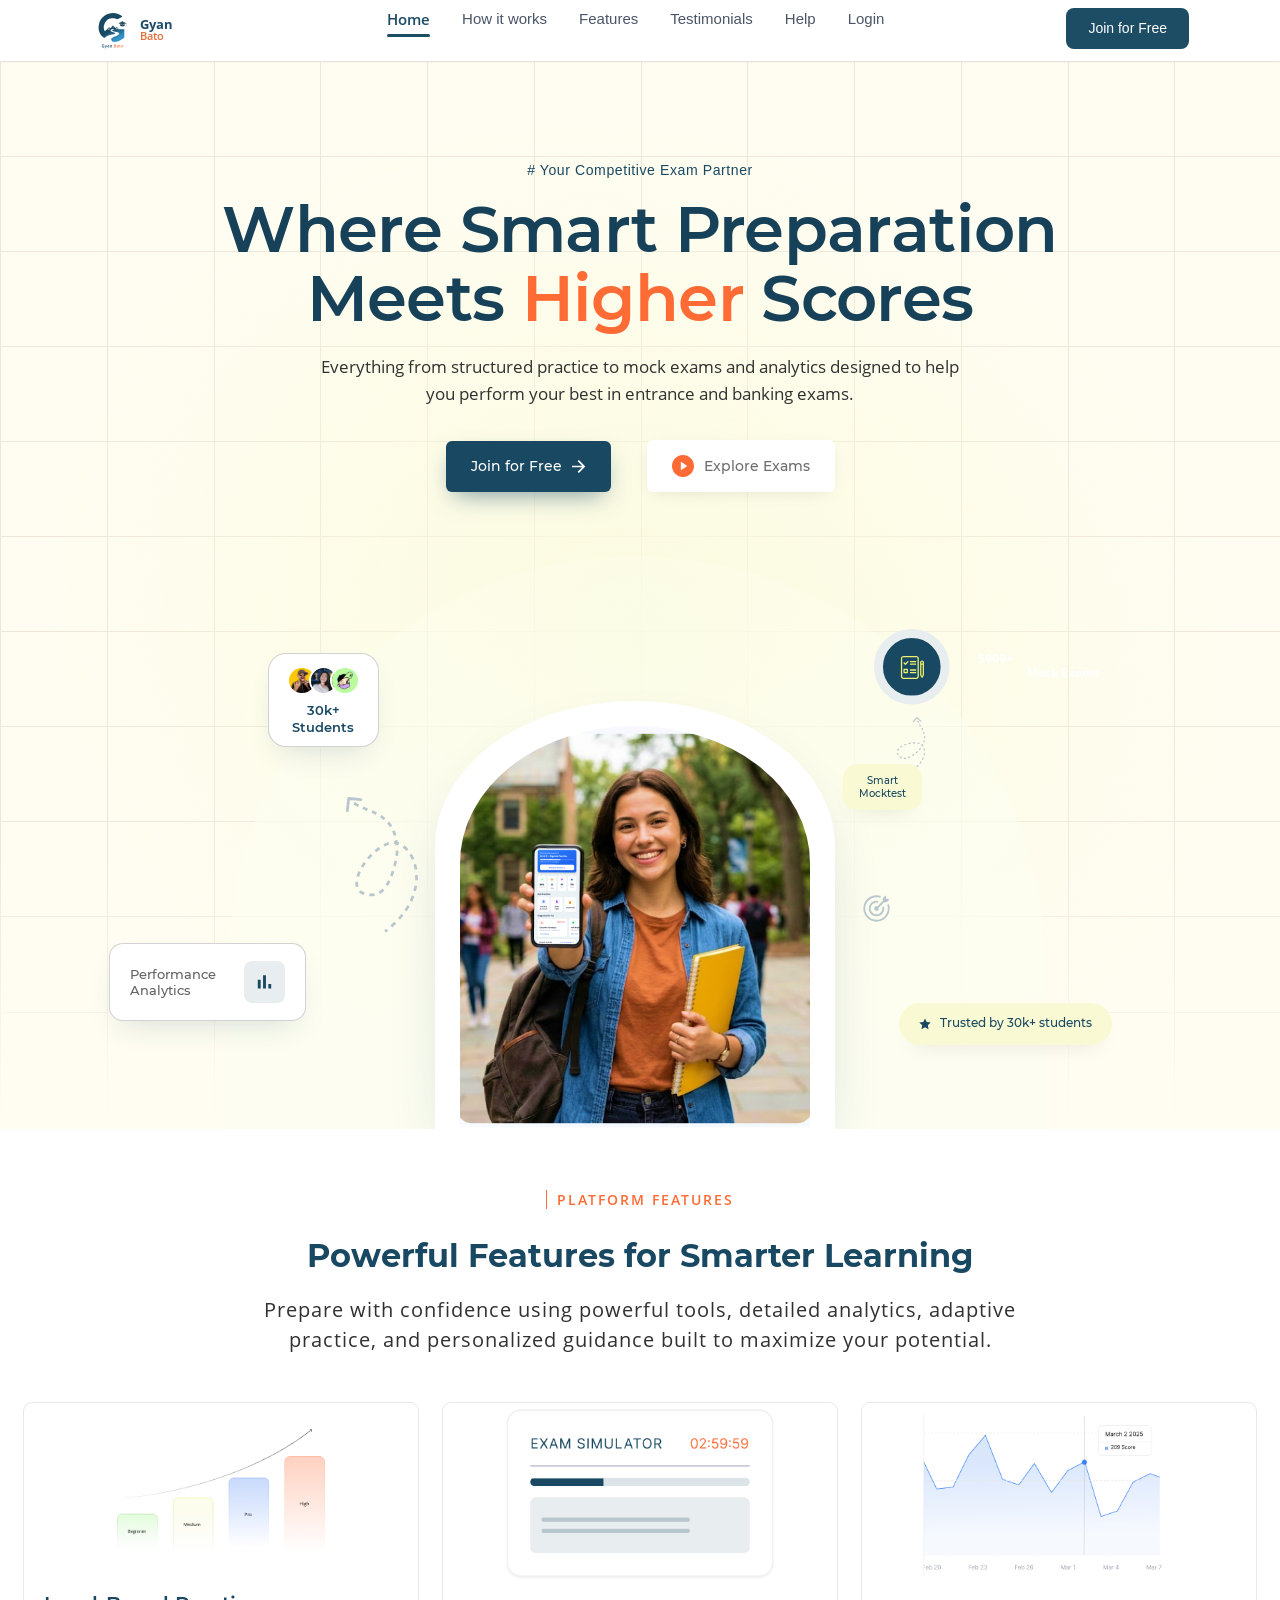
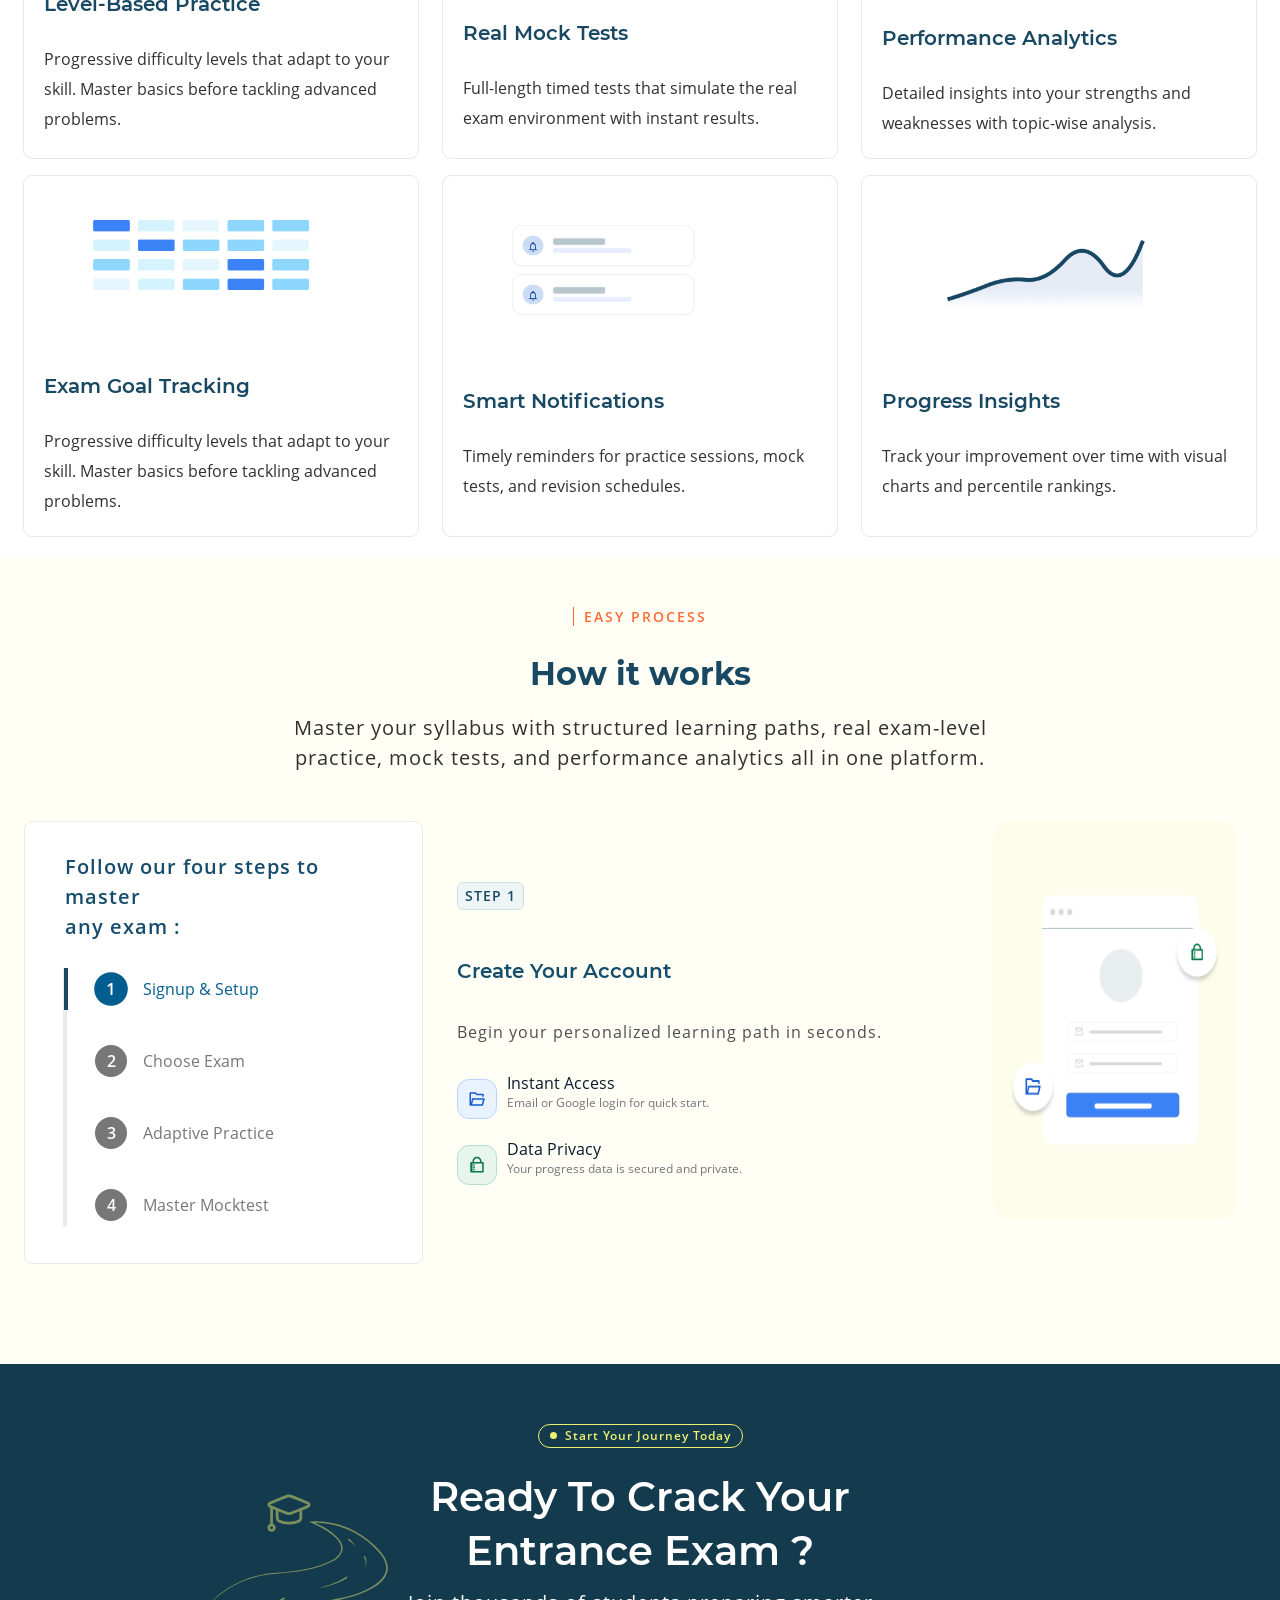
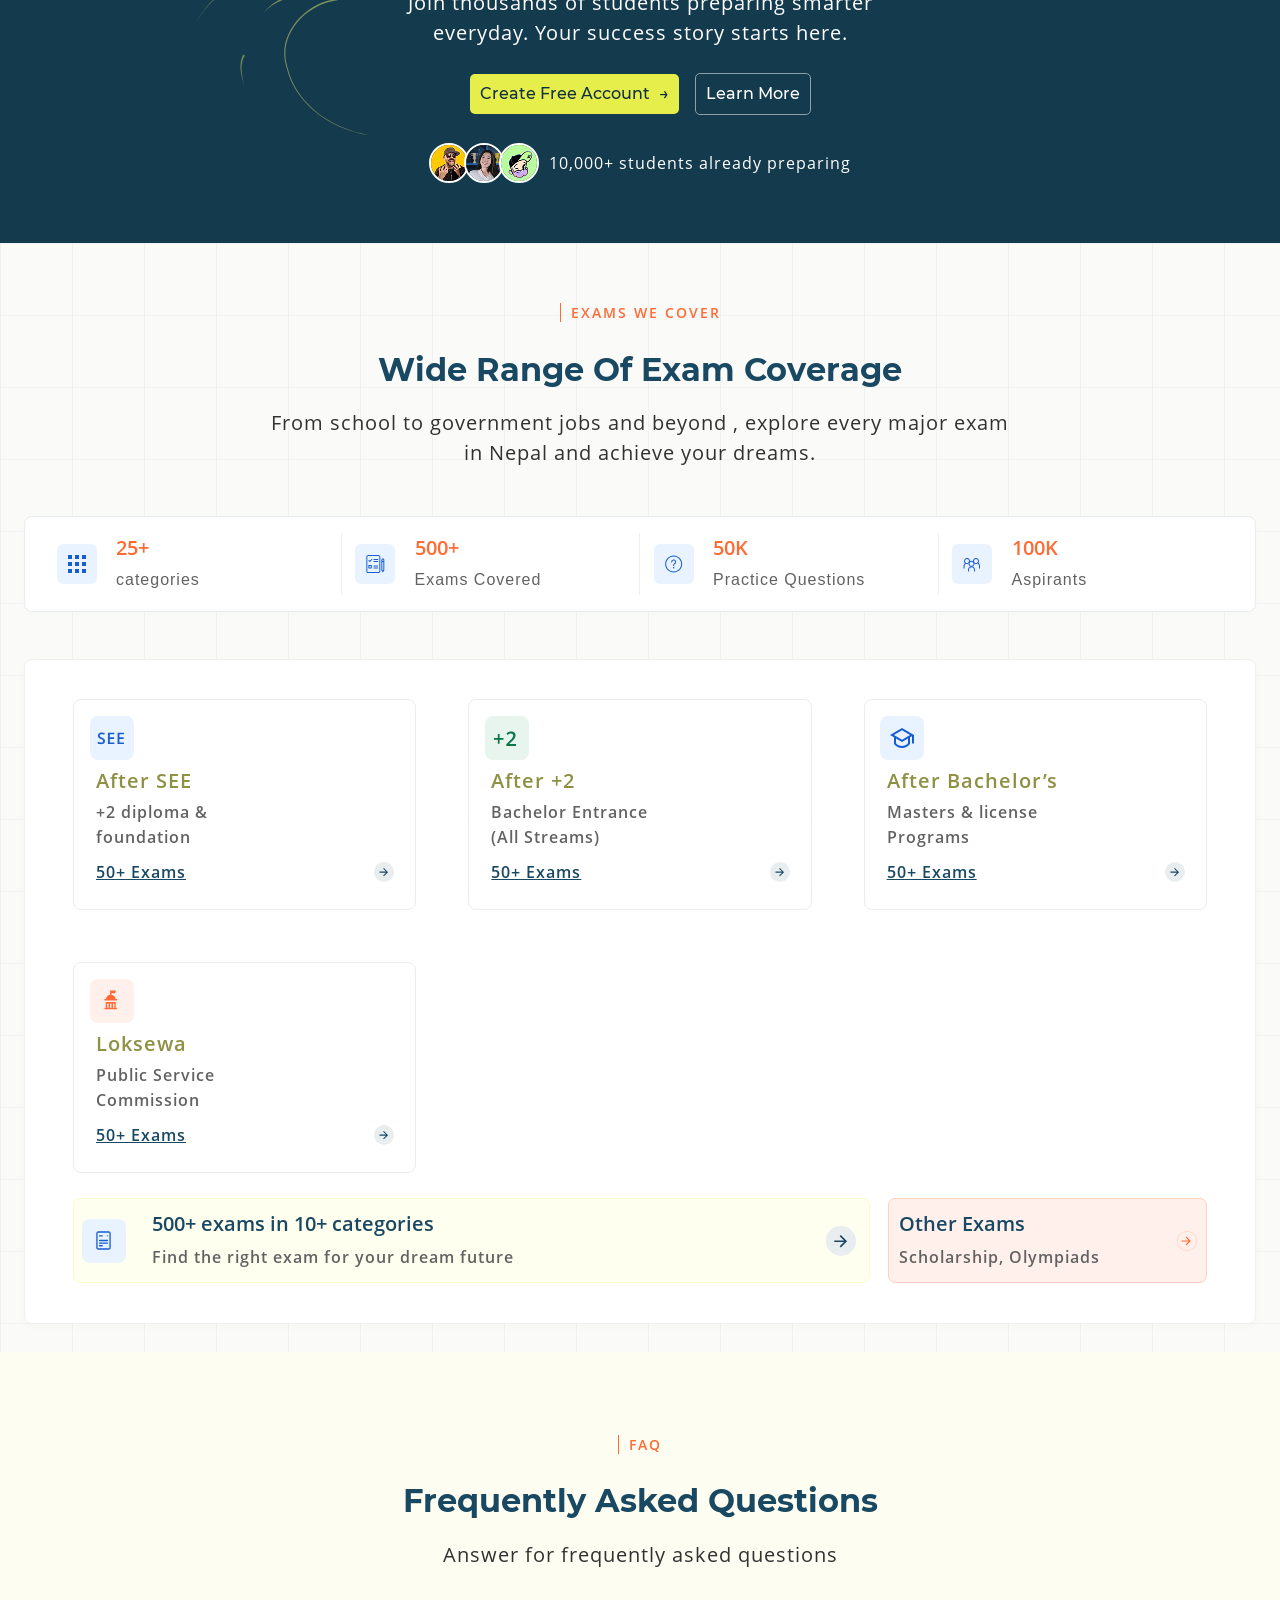
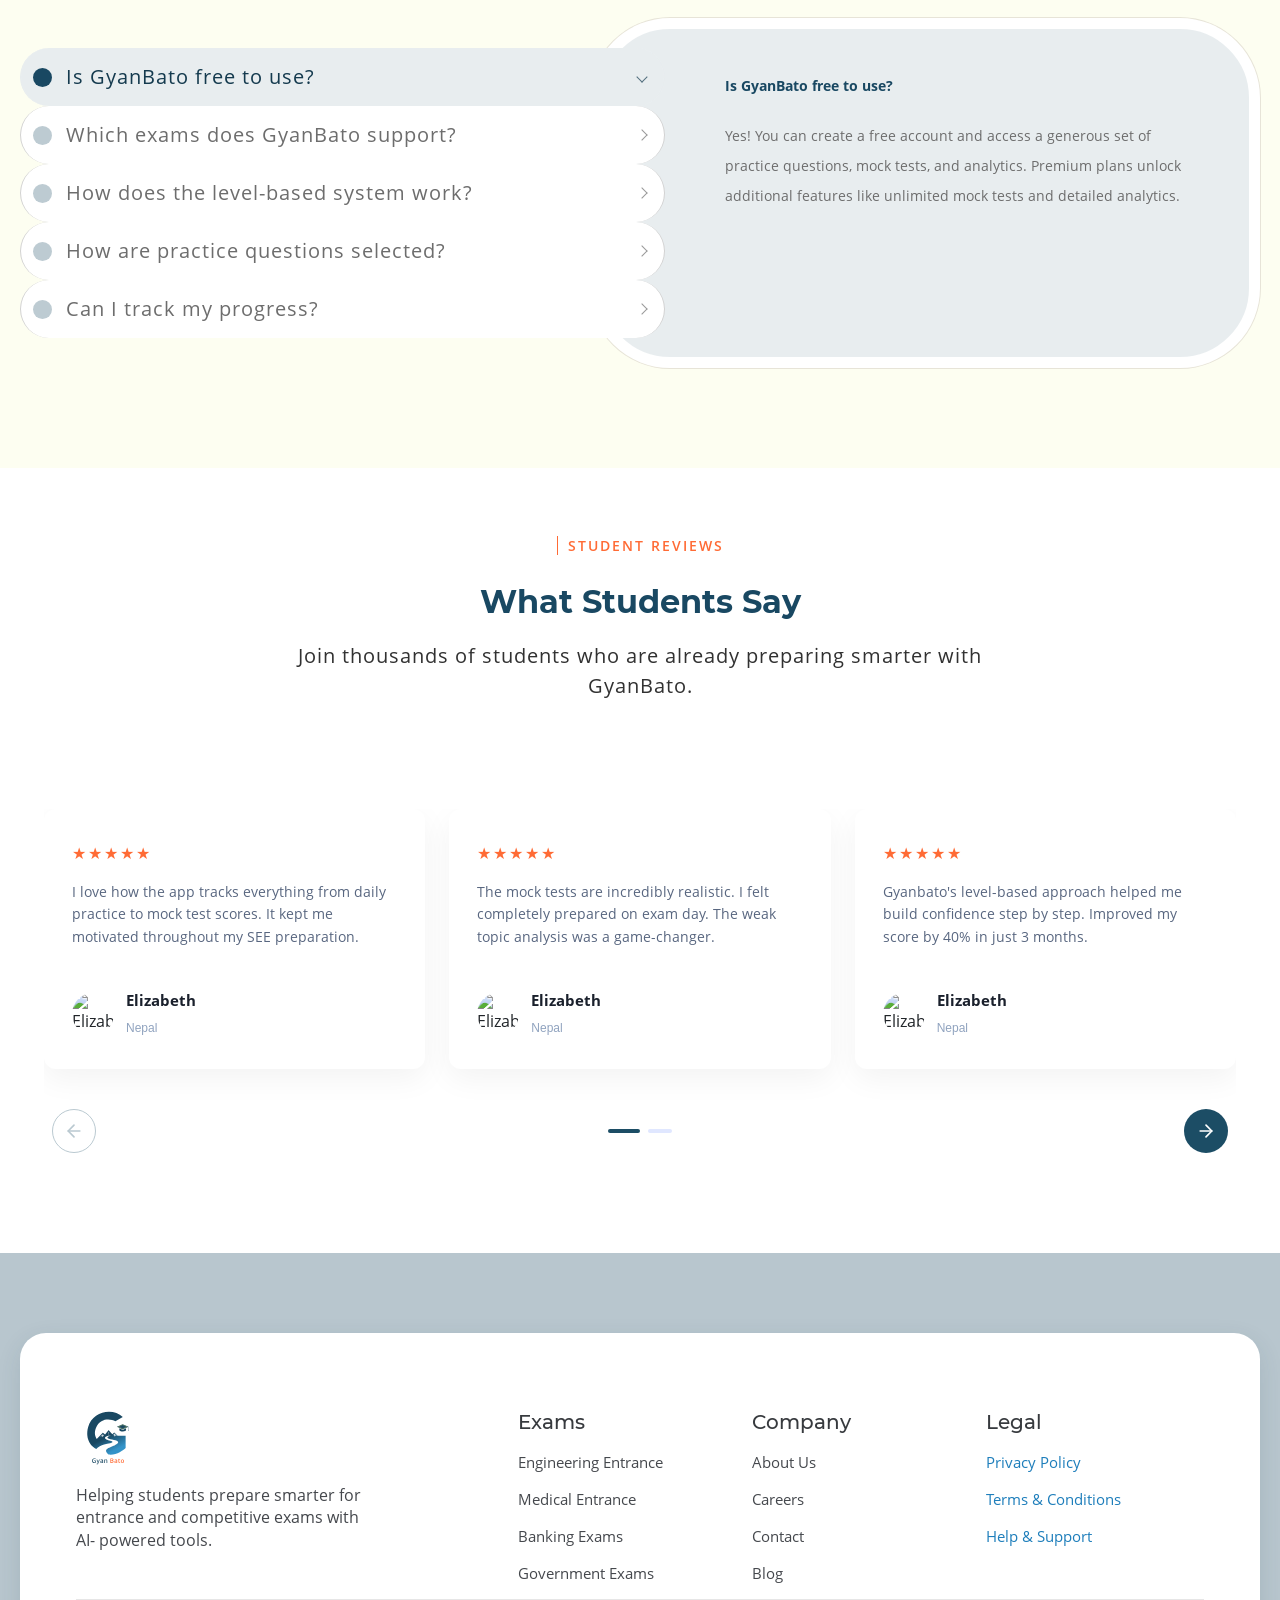
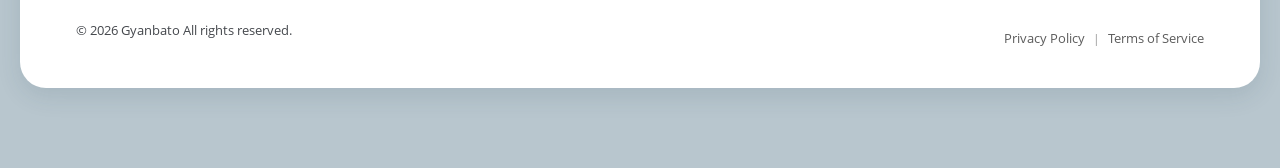
==== index.html @ d80fc139 "changes" ====
<!DOCTYPE html>
<html lang="en">

<head>
    <meta charset="UTF-8">
    <meta name="viewport" content="width=device-width, initial-scale=1.0">
    <title>GyanBato</title>
    <link href="https://cdn.jsdelivr.net/npm/bootstrap@5.3.8/dist/css/bootstrap.min.css" rel="stylesheet"
        integrity="sha384-sRIl4kxILFvY47J16cr9ZwB07vP4J8+LH7qKQnuqkuIAvNWLzeN8tE5YBujZqJLB" crossorigin="anonymous">
    <link rel="stylesheet" href="https://cdn.jsdelivr.net/npm/swiper@11/swiper-bundle.min.css" />

    <link rel="stylesheet" href="style.css">

    <link rel="stylesheet" href="style2.css?v=6">

</head>

<body>
    <!-- Navbar -->
    <header class="navbar">
        <div class="nav-container">

            <!-- Logo Section -->
            <a href="#" class="logo">
                <img src="assets/nav_footer/gyan_logo.svg" alt="GyanBato Logo" class="logo-icon">
                <div class="logo-text">
                    <span class="brand-name">Gyan</span>
                    <span class="brand-sub">Bato</span>
                </div>
            </a>

            <!-- Navigation Links -->
            <nav class="nav-menu" id="nav-menu">
                <ul class="nav-list">
                    <li><a href="#" class="nav-link active">Home</a></li>
                    <li><a href="#" class="nav-link">How it works</a></li>
                    <li><a href="#" class="nav-link">Features</a></li>
                    <li><a href="#" class="nav-link">Testimonials</a></li>
                    <li><a href="#" class="nav-link">Help</a></li>
                    <li><a href="#" class="nav-link">Login</a></li>
                </ul>
                <div class="mobile-cta">
                    <a href="#" class="btn-join">Join for Free</a>
                </div>
            </nav>

            <!-- CTA Button (Desktop) -->
            <div class="desktop-cta">
                <a href="#" class="btn-join">Join for Free</a>
            </div>

            <!-- Hamburger Menu Toggle Icon -->
            <div class="hamburger" id="hamburger">
                <span class="bar"></span>
                <span class="bar"></span>
                <span class="bar"></span>
            </div>

        </div>
    </header>

    <!-- Hero -->
    <section class="hero" id="hero">

        <!-- Decorative grid + glow background -->
        <div class="hero-bg" aria-hidden="true">
            <div class="hero-bg__grid"></div>
            <div class="hero-bg__glow"></div>
        </div>

        <div class="hero-inner">

            <!-- ===== Top text content ===== -->
            <div class="hero-content">
                <span class="hero-eyebrow font-opensans-500" data-anim="fade-down"># Your Competitive Exam Partner</span>

                <h1 class="hero-title" data-anim="fade-up">
                    Where Smart Preparation<br class="hide-mobile">
                    Meets <span class="hero-title__accent">Higher</span> Scores
                </h1>

                <p class="hero-subtitle" data-anim="fade-up">
                    Everything from structured practice to mock exams and analytics
                    designed to help you perform your best in entrance and banking exams.
                </p>

                <div class="hero-cta" data-anim="fade-up">
                    <a href="#" class="btn btn--primary font-montserrat-500">
                        Join for Free
                        <img src="assets/icons/icon-arrow.svg" alt="" class="btn__arrow">
                    </a>
                    <a href="#" class="btn btn--secondary font-montserrat-500">
                        <img src="assets/icons/icon-play.svg" alt="" class="btn__play">
                        Explore Exams
                    </a>
                </div>
            </div>

            <!-- ===== Visual / stage ===== -->
            <div class="hero-stage">

                <!-- soft dome glow behind the photo -->
                <img class="stage-glow" data-anim="scale-in" src="assets/icons/glow-dome.svg" alt="">

                <!-- Center arch photo -->
                <div class="stage-photo" data-anim="scale-in">
                    <div class="stage-photo__frame">
                        <img src="assets/images/hero-student.png"
                            alt="Smiling student holding a notebook and showing the exam-prep app on her phone">
                    </div>
                </div>

                <!-- decorative dashed connectors (original Figma assets) -->
                <img class="decor decor--swirl" data-anim="fade-in" src="assets/icons/decor-swirl.svg" alt="">
                <img class="decor decor--hook" data-anim="fade-in" src="assets/icons/decor-hook.svg" alt="">
                <img class="decor decor--target" data-anim="fade-in" src="assets/icons/icon-target.svg" alt="">

                <!-- Card: 30k+ Students -->
                <div class="card card--students" data-anim="float-in" data-float>
                    <div class="avatars">
                        <img src="assets/images/avatar-1.png" alt="Student avatar">
                        <img src="assets/images/avatar-2.png" alt="Student avatar">
                        <img src="assets/images/avatar-3.png" alt="Student avatar">
                    </div>
                    <p class="card__label">30k+<br>Students</p>
                </div>

                <!-- Badge: 5000+ Mock Exams -->
                <div class="badge badge--mockexams" data-anim="float-in" data-float>
                    <img class="badge__icon" src="assets/icons/icon-mockexams.svg" alt="">
                    <p class="badge__text">
                    <p>5000+</p><br>Mock Exams</p>
                </div>

                <!-- Pill: Smart Mocktest -->
                <div class="pill pill--smart" data-anim="float-in" data-float>Smart<br>Mocktest</div>

                <!-- Card: Performance Analytics -->
                <div class="card card--performance">
                    <p class="card__label card__label--left">Performance<br>Analytics</p>
                    <span class="card__icon">
                        <img src="assets/icons/icon-barchart.svg" alt="">
                    </span>
                </div>

                <!-- Pill: Trusted by 30k+ students -->
                <div class="pill pill--trusted" data-anim="float-in" data-float>
                    <svg width="14" height="14" viewBox="0 0 24 24" fill="#194862" xmlns="http://www.w3.org/2000/svg">
                        <path
                            d="M12 2.5L14.9 8.7L21.8 9.6L16.8 14.3L18.1 21.1L12 17.7L5.9 21.1L7.2 14.3L2.2 9.6L9.1 8.7L12 2.5Z" />
                    </svg>
                    Trusted by 30k+ students
                </div>

            </div>
        </div>
    </section>


    <!-- Platform Features -->
    <section class="platform-features">

        <div class="platform-container">

            <!-- Section Heading -->
            <div class="platform-heading">

                <span class="section-label font-opensans-600">
                    PLATFORM FEATURES
                </span>

                <h2 class="section-title font-montserrat-600">
                    Powerful Features for Smarter Learning
                </h2>

                <p class="section-subtitle font-opensans-400">
                    Prepare with confidence using powerful tools, detailed analytics, adaptive
                    practice, and personalized guidance built to maximize your potential.
                </p>

            </div>


            <!-- Feature Cards -->
            <div class="platform-grid">


                <!-- ==================================
           CARD 1
      =================================== -->

                <article class="platform-card">

                    <div class="platform-card-image">

                        <img src="assets/platFormFeature/platFormFeature1.png" alt="img">

                    </div>

                    <div class="platform-card-content">

                        <h3 class="platform-card-title font-montserrat-600">
                            Level-Based Practice
                        </h3>

                        <p class="platform-card-description font-opensans-400">
                            Progressive difficulty levels that adapt to your skill.
                            Master basics before tackling advanced problems.
                        </p>

                    </div>



                </article>


                <!-- ==================================
           CARD 2
      =================================== -->

                <article class="platform-card">

                    <div class="platform-card-image">

                        <img src="assets/platFormFeature/platFormFeature2.png" alt="img">

                    </div>

                    <div class="platform-card-content">

                        <h3 class="platform-card-title font-montserrat-600">
                            Real Mock Tests
                        </h3>

                        <p class="platform-card-description font-opensans-400">
                            Full-length timed tests that simulate the real exam
                            environment with instant results.
                        </p>

                    </div>

                </article>


                <!-- ==================================
           CARD 3
      =================================== -->

                <article class="platform-card">

                    <div class="platform-card-image">

                        <img src="assets/platFormFeature/platFormFeature3.png" alt="img">

                    </div>

                    <div class="platform-card-content">

                        <h3 class="platform-card-title font-montserrat-600">
                            Performance Analytics
                        </h3>

                        <p class="platform-card-description font-opensans-400">
                            Detailed insights into your strengths and weaknesses
                            with topic-wise analysis.
                        </p>

                    </div>

                </article>


                <!-- ==================================
           CARD 4
      =================================== -->

                <article class="platform-card">

                    <div class="platform-card-image">

                        <img src="assets/platFormFeature/platFormFeature4.png" alt="img">

                    </div>

                    <div class="platform-card-content">

                        <h3 class="platform-card-title font-montserrat-600">
                            Exam Goal Tracking
                        </h3>

                        <p class="platform-card-description font-opensans-400">
                            Progressive difficulty levels that adapt to your skill.
                            Master basics before tackling advanced problems.
                        </p>

                    </div>

                </article>


                <!-- ==================================
           CARD 5
      =================================== -->

                <article class="platform-card">

                    <div class="platform-card-image">

                        <img src="assets/platFormFeature/platFormFeature5.png" alt="img">

                    </div>

                    <div class="platform-card-content">

                        <h3 class="platform-card-title font-montserrat-600">
                            Smart Notifications
                        </h3>

                        <p class="platform-card-description font-opensans-400">
                            Timely reminders for practice sessions, mock tests,
                            and revision schedules.
                        </p>

                    </div>

                </article>


                <!-- ==================================
           CARD 6
      =================================== -->

                <article class="platform-card">

                    <div class="platform-card-image">

                        <img src="assets/platFormFeature/platFormFeature6.png" alt="img">

                    </div>

                    <div class="platform-card-content">

                        <h3 class="platform-card-title font-montserrat-600">
                            Progress Insights
                        </h3>

                        <p class="platform-card-description font-opensans-400">
                            Track your improvement over time with visual charts
                            and percentile rankings.
                        </p>

                    </div>

                </article>

            </div>

        </div>

    </section>

    <!-- Process -->
    <section class="process-section">
        <div class="process-container">

            <!-- Header -->
            <div class="section-header">
                <span class="section-label font-opensans-600">EASY PROCESS</span>

                <h2 class="section-title font-montserrat-600">
                    How it works
                </h2>

                <p class="section-subtitle font-opensans-400">
                    Master your syllabus with structured learning paths, real exam-level
                    practice, mock tests, and performance analytics all in one platform.
                </p>
            </div>

            <!-- Process content -->
            <div class="process-content">

                <!-- Steps -->
                <div class="process-steps-card">

                    <p class="process-steps-title font-opensans-600">
                        Follow our four steps to master<br>
                        any exam :
                    </p>

                    <div class="process-steps font-opensans-400">

                        <button class="process-step process-step-active font-opensans-400" type="button"
                            data-process-step="0">
                            <span class="process-step-line"></span>
                            <span class="process-step-number">1</span>
                            <span class="process-step-text">Signup &amp; Setup</span>
                        </button>

                        <button class="process-step" type="button" data-process-step="1">
                            <span class="process-step-line"></span>
                            <span class="process-step-number">2</span>
                            <span class="process-step-text">Choose Exam</span>
                        </button>

                        <button class="process-step" type="button" data-process-step="2">
                            <span class="process-step-line"></span>
                            <span class="process-step-number">3</span>
                            <span class="process-step-text">Adaptive Practice</span>
                        </button>

                        <button class="process-step" type="button" data-process-step="3">
                            <span class="process-step-line"></span>
                            <span class="process-step-number">4</span>
                            <span class="process-step-text">Master Mocktest</span>
                        </button>

                    </div>
                </div>


                <!-- Swiper -->
                <div class="process-carousel swiper">

                    <div class="process-track swiper-wrapper">

                        <!-- ==========================================
                         SLIDE 1
                    =========================================== -->
                        <article class="process-slide swiper-slide">

                            <div class="process-slide-info">

                                <span class="process-slide-label font-opensans-600 ">
                                    STEP 1
                                </span>

                                <h3 class="process-slide-title font-montserrat-600">
                                    Create Your Account
                                </h3>

                                <p class="process-slide-description font-opensans-400">
                                    Begin your personalized
                                    learning path in seconds.
                                </p>

                                <div class="process-feature font-opensans-400">
                                    <span class="process-feature-icon">
                                        <img src="assets/process_media/access.svg" alt="access icon">
                                    </span>

                                    <div>
                                        <p class="process-feature-point">Instant Access</p>
                                        <p class="process-feature-subpoint">
                                            Email or Google login for quick start.
                                        </p>
                                    </div>
                                </div>

                                <div class="process-feature font-opensans-400">
                                    <span class="process-feature-icon">
                                        <img src="assets/process_media/privacy.svg" alt="privacy icon">
                                    </span>

                                    <div>
                                        <p class="process-feature-point">Data Privacy</p>
                                        <p class="process-feature-subpoint">
                                            Your progress data is secured and private.
                                        </p>
                                    </div>
                                </div>

                            </div>

                            <div class="process-illustration">
                                <img src="assets/process_media/step1.png" alt="step 1 image">
                            </div>

                        </article>


                        <!-- ==========================================
                         SLIDE 2
                    =========================================== -->
                        <article class="process-slide swiper-slide">

                            <div class="process-slide-info">

                                <span class="process-slide-label font-opensans-600">
                                    STEP 2
                                </span>

                                <h3 class="process-slide-title font-montserrat-600">
                                    Pick Your Goal
                                </h3>

                                <p class="process-slide-description font-opensans-400">
                                    From SEE to Loksewa Aayog, we cover
                                    the full spectrum of competitive
                                    examinations in Nepal with updated
                                    syllabus content.
                                </p>

                                <div class="process-feature-goal  font-opensans-400">
                                    <div>
                                        <p>Engineering Entrance</p>
                                        <span> <img src="assets/process_media/weui_arrow-outlined.svg"
                                                alt="arrow"></span>
                                    </div>
                                    <div>
                                        <p>Medical Entrance</p>
                                        <span> <img src="assets/process_media/weui_arrow-outlined.svg"
                                                alt="arrow"></span>
                                    </div>
                                    <div>
                                        <p>NEC License </p>
                                        <span> <img src="assets/process_media/weui_arrow-outlined.svg"
                                                alt="arrow"></span>
                                    </div>
                                </div>


                            </div>

                            <div class="process-illustration">
                                <img src="assets/process_media/step2.png" alt="step 2 image">
                            </div>

                        </article>


                        <!-- ==========================================
                         SLIDE 3
                    =========================================== -->
                        <article class="process-slide swiper-slide">

                            <div class="process-slide-info">

                                <span class="process-slide-label font-opensans-600">
                                    STEP 3
                                </span>

                                <h3 class="process-slide-title font-montserrat-600">
                                    Practice by levels
                                </h3>

                                <p class="process-slide-description font-opensans-400">
                                    Begin your Don't just study, master. Our
                                    adaptive engine identifies your weak spots and suggests levels that challenge you
                                    just enough to grow.personalized learning path in seconds.
                                </p>

                                <div class="process-feature-prog">

                                    <div class="process-feature-progression">
                                        <img src="assets/process_media/progression.svg" alt="progression image">
                                    </div>

                                    <div class="process-feature-progress">
                                        <div class="process-feature-progress-fill"></div>
                                    </div>

                                    <div class="process-feature-item">
                                        <div class="process-feature-skill">
                                            <img src="assets/process_media/tick.svg" alt="check icon">
                                        </div>

                                        <div class="process-feature-level font-opensans-400">
                                            Foundation Concepts (Level 1)
                                        </div>
                                    </div>

                                    <div class="process-feature-item">
                                        <div class="process-feature-skill">
                                            <img src="assets/process_media/tick.svg" alt="check icon">
                                        </div>

                                        <div class="process-feature-level font-opensans-400">
                                            Intermediate Application (Level 2)
                                        </div>
                                    </div>

                                    <div class="process-feature-item">
                                        <div class="process-feature-skill-lock">
                                            <img src="assets/process_media/lock.svg" alt="check icon">
                                        </div>

                                        <div class="process-feature-level-lock font-opensans-400">
                                            Advanced Problem Solving (Level 3)
                                        </div>
                                    </div>

                                </div>




                            </div>

                            <div class="process-illustration">
                                <img src="assets/process_media/step3.png" alt="step 3 image">
                            </div>

                        </article>


                        <!-- ==========================================
                         SLIDE 4
                    =========================================== -->
                        <article class="process-slide swiper-slide">

                            <div class="process-slide-info">

                                <span class="process-slide-label font-opensans-600">
                                    STEP 4
                                </span>

                                <h3 class="process-slide-title font-montserrat-600">
                                    Simulate & Conquer
                                </h3>

                                <p class="process-slide-description font-opensans-400">
                                    Experience the actual pressure with timed
                                    mock tests. Get detailed performance
                                    reports that show exactly where you
                                    stand against thousands of other
                                    students.
                                </p>


                                <div class="process-feature-goal  font-opensans-400">
                                    <div class="conquer">
                                        <span> <img src="assets/process_media/tick-small-solid.svg" alt="arrow"></span>
                                        <p>Time management</p>

                                    </div>
                                    <div class="conquer">
                                        <span> <img src="assets/process_media/tick-small-solid.svg" alt="arrow"></span>
                                        <p>Detailed report</p>

                                    </div>

                                </div>

                            </div>

                            <div class="process-illustration">
                                <img src="assets/process_media/step4.png" alt="step 4 image">
                            </div>

                        </article>

                    </div>

                </div>

            </div>
        </div>
    </section>


    <!-- Cta -->
    <section class="cta-section">
        <div class="cta-container">

            <!-- Decorative path -->
            <div class="cta-decoration" aria-hidden="true">
                <img src="assets/cta_image/cta_road.svg" alt="road to graduation">
            </div>

            <!-- Content -->
            <div class="cta-content font-opensans-600">

                <div class="cta-badge">
                    <span class="cta-badge-dot"></span>
                    <span>Start Your Journey Today</span>
                </div>

                <h2 class="cta-title font-montserrat-600">
                    Ready To Crack Your<br>
                    Entrance Exam ?
                </h2>

                <p class="cta-description font-opensans-400">
                    Join thousands of students preparing smarter<br>
                    everyday. Your success story starts here.
                </p>

                <div class="cta-actions font-montserrat-500">
                    <a href="#" class="cta-button cta-button-primary">
                        <span>Create Free Account</span>
                        <span class="cta-button-arrow">→</span>
                    </a>

                    <a href="#" class="cta-button cta-button-secondary">
                        Learn More
                    </a>
                </div>

                <!-- Students -->
                <div class="cta-students">
                    <div class="cta-avatars">
                        <div class="cta-avatar cta-avatar-one">
                            <img src="assets/cta_image/avatar1.png" alt="Student avatar">
                        </div>
                        <div class="cta-avatar cta-avatar-two">
                            <img src="assets/cta_image/avatar2.png" alt="Student avatar">
                        </div>
                        <div class="cta-avatar cta-avatar-three">
                            <img src="assets/cta_image/avatar3.png" alt="Student avatar">
                        </div>
                    </div>

                    <span class="cta-student-count font-opensans-400">
                        10,000+ students already preparing
                    </span>
                </div>

            </div>
        </div>
    </section>

    <!-- Exam -->
    <section class="exam-section">
        <div class="exam-container">

            <!-- Header -->
            <div class="section-header">
                <span class="section-label font-opensans-600">EXAMS WE COVER</span>

                <h2 class="section-title font-montserrat-600">
                    Wide Range Of Exam Coverage
                </h2>

                <p class="section-subtitle font-opensans-400">
                    From school to government jobs and beyond , explore every major exam
                    in Nepal and achieve your dreams.
                </p>
            </div>


            <!-- Statistics -->
            <div class="exam-stats">

                <div class="exam-stat">
                    <div class="exam-stat-icon">
                        <img src="/assets/exam_media/categories.svg" alt="Categories">
                    </div>

                    <div class="exam-stat-content">
                        <span class="exam-stat-number font-opensans-600">25+</span>
                        <span class="exam-stat-label font-opensans-600">categories</span>
                    </div>
                </div>

                <div class="exam-stat">
                    <div class="exam-stat-icon"><img src="/assets/exam_media/covered.svg" alt="Categories"></div>

                    <div class="exam-stat-content">
                        <span class="exam-stat-number font-opensans-600">500+</span>
                        <span class="exam-stat-label font-opensans-600">Exams Covered</span>
                    </div>
                </div>

                <div class="exam-stat">
                    <div class="exam-stat-icon"><img src="/assets/exam_media/questions.svg" alt="Categories"></div>

                    <div class="exam-stat-content">
                        <span class="exam-stat-number font-opensans-600">50K</span>
                        <span class="exam-stat-label font-opensans-600">Practice Questions</span>
                    </div>
                </div>

                <div class="exam-stat">
                    <div class="exam-stat-icon"><img src="/assets/exam_media/aspirants.svg" alt="Categories"></div>

                    <div class="exam-stat-content">
                        <span class="exam-stat-number font-opensans-600">100K</span>
                        <span class="exam-stat-label font-opensans-600">Aspirants</span>
                    </div>
                </div>

            </div>


            <!-- Exam categories -->
            <div class="exam-board">

                <div class="exam-cards">

                    <!-- SEE -->
                    <article class="exam-card">
                        <div class="exam-card-icon exam-card-icon-blue">
                            <img src="/assets/exam_media/SEE.svg" alt="Categories">
                        </div>

                        <h3 class="exam-card-title font-opensans-600">
                            After SEE
                        </h3>

                        <p class="exam-card-description font-opensans-600">
                            +2 diploma &amp;<br>
                            foundation
                        </p>

                        <a href="#" class="exam-card-link font-opensans-600">
                            <span>50+ Exams</span>
                            <span class="exam-card-arrow"><img src="/assets/exam_media/right_arrow.svg" alt="Categories"
                                    style="width: 20px; height: 20px;"></span>
                        </a>
                    </article>


                    <!-- +2 -->
                    <article class="exam-card">
                        <div class="exam-card-icon exam-card-icon-green">
                            <img src="/assets/exam_media/plus2.svg" alt="Categories">
                        </div>

                        <h3 class="exam-card-title font-opensans-600">
                            After +2
                        </h3>

                        <p class="exam-card-description font-opensans-600">
                            Bachelor Entrance<br>
                            (All Streams)
                        </p>

                        <a href="#" class="exam-card-link font-opensans-600">
                            <span>50+ Exams</span>
                            <span class="exam-card-arrow"><img src="/assets/exam_media/right_arrow.svg" alt="Categories"
                                    style="width: 20px; height: 20px;"></span>
                        </a>
                    </article>


                    <!-- Bachelor's -->
                    <article class="exam-card">
                        <div class="exam-card-icon exam-card-icon-blue">
                            <img src="/assets/exam_media/program.svg" alt="Categories">
                        </div>

                        <h3 class="exam-card-title font-opensans-600">
                            After Bachelor’s
                        </h3>

                        <p class="exam-card-description font-opensans-600">
                            Masters &amp; license<br>
                            Programs
                        </p>

                        <a href="#" class="exam-card-link font-opensans-600">
                            <span>50+ Exams</span>
                            <span class="exam-card-arrow"><img src="/assets/exam_media/right_arrow.svg" alt="Categories"
                                    style="width: 20px; height: 20px;"></span>
                        </a>
                    </article>


                    <!-- Loksewa -->
                    <article class="exam-card">
                        <div class="exam-card-icon exam-card-icon-orange">
                            <img src="/assets/exam_media/service.svg" alt="Categories">
                        </div>

                        <h3 class="exam-card-title font-opensans-600">
                            Loksewa
                        </h3>

                        <p class="exam-card-description font-opensans-600">
                            Public Service<br>
                            Commission
                        </p>

                        <a href="#" class="exam-card-link font-opensans-600">
                            <span>50+ Exams</span>
                            <span class="exam-card-arrow"><img src="/assets/exam_media/right_arrow.svg" alt="Categories"
                                    style="width: 20px; height: 20px;"></span>
                        </a>
                    </article>

                </div>


                <!-- Bottom cards -->
                <div class="exam-bottom">

                    <a href="#" class="exam-feature-card">
                        <div class="exam-feature-icon">
                            <img src="/assets/exam_media/note.svg" alt="Categories">
                        </div>

                        <div class="exam-feature-content font-opensans-600">
                            <p>500+ exams in 10+ categories</p>
                            <span>Find the right exam for your dream future</span>
                        </div>

                        <span class="exam-feature-arrow"><img src="/assets/exam_media/right_arrow.svg" alt="Categories"
                                style="width: 30px; height: 30px;"></span>
                    </a>


                    <a href="#" class="exam-other-card font-opensans-600">
                        <div class="exam-other-content">
                            <p>Other Exams</p>
                            <span>Scholarship, Olympiads</span>
                        </div>

                        <span class="exam-other-arrow"><img src="/assets/exam_media/other_right_arrow.svg"
                                alt="Categories" style="width: 20px; height: 20px;"></span>
                    </a>

                </div>

            </div>

        </div>
    </section>

    <!-- Faq -->
    <section class="faq-section">
        <div class="faq-container">

            <div class="section-header">
                <div class="section-label font-opensans-600">FAQ</div>

                <h2 class="section-title font-montserrat-600">
                    Frequently Asked Questions
                </h2>

                <p class="section-subtitle font-opensans-400">
                    Answer for frequently asked questions
                </p>
            </div>

            <div class="faq-accordion font-opensans-400">

                <!-- Questions -->
                <div class="faq-list">

                    <div class="faq-item is-active">
                        <button class="faq-button" type="button">
                            <span class="faq-dot"></span>
                            <span class="faq-question">Is GyanBato free to use?</span>
                            <span class="faq-arrow"></span>
                        </button>
                    </div>

                    <div class="faq-item">
                        <button class="faq-button" type="button">
                            <span class="faq-dot"></span>
                            <span class="faq-question">Which exams does GyanBato support?</span>
                            <span class="faq-arrow"></span>
                        </button>
                    </div>

                    <div class="faq-item">
                        <button class="faq-button" type="button">
                            <span class="faq-dot"></span>
                            <span class="faq-question">How does the level-based system work?</span>
                            <span class="faq-arrow"></span>
                        </button>
                    </div>

                    <div class="faq-item">
                        <button class="faq-button" type="button">
                            <span class="faq-dot"></span>
                            <span class="faq-question">How are practice questions selected?</span>
                            <span class="faq-arrow"></span>
                        </button>
                    </div>

                    <div class="faq-item">
                        <button class="faq-button" type="button">
                            <span class="faq-dot"></span>
                            <span class="faq-question">Can I track my progress?</span>
                            <span class="faq-arrow"></span>
                        </button>
                    </div>

                </div>

                <!-- Answer area -->
                <div class="faq-answer-panel">

                    <div class="faq-answer is-active">
                        <h3 class="faq-answer-title">
                            Is GyanBato free to use?
                        </h3>
                        <p class="faq-answer-text">
                            Yes! You can create a free account and access a
                            generous set of practice questions, mock tests,
                            and analytics. Premium plans unlock additional
                            features like unlimited mock tests and detailed
                            analytics.
                        </p>
                    </div>

                    <div class="faq-answer">
                        <h3 class="faq-answer-title">
                            Which exams does GyanBato support?
                        </h3>
                        <p class="faq-answer-text">
                            GyanBato supports a growing range of competitive
                            and professional exams. Choose your exam from
                            your dashboard to get practice questions tailored
                            to your preparation needs.
                        </p>
                    </div>

                    <div class="faq-answer">
                        <h3 class="faq-answer-title">
                            How does the level-based system work?
                        </h3>
                        <p class="faq-answer-text">
                            Questions are organized into different difficulty
                            levels. Your performance helps you identify your
                            current level and focus your preparation on areas
                            where you need the most improvement.
                        </p>
                    </div>

                    <div class="faq-answer">
                        <h3 class="faq-answer-title">
                            How are practice questions selected?
                        </h3>
                        <p class="faq-answer-text">
                            Practice questions are selected based on your
                            chosen exam, subject, difficulty level, and
                            previous performance to create a focused learning
                            experience.
                        </p>
                    </div>

                    <div class="faq-answer">
                        <h3 class="faq-answer-title">
                            Can I track my progress?
                        </h3>
                        <p class="faq-answer-text">
                            Yes. Your dashboard provides insights into your
                            accuracy, completed questions, mock-test results,
                            and overall preparation progress.
                        </p>
                    </div>

                </div>

            </div>
        </div>
    </section>

    <!-- Testimonials -->
    <section class="testimonials-section">

        <div class="testimonials-container">

            <!-- Header -->
            <div class="section-header">

                <div class="section-label font-opensans-600">
                    STUDENT REVIEWS
                </div>

                <h2 class="section-title font-montserrat-600">
                    What Students Say
                </h2>

                <p class="section-subtitle font-opensans-400">
                    Join thousands of students who are already
                    preparing smarter with GyanBato.
                </p>

            </div>


            <!-- Carousel -->
            <section class="testimonial-section">
                <div class="slider-container">

                    <!-- Testimonials Wrapper -->
                    <div class="testimonial-track" id="testimonialTrack">

                        <!-- Card 1 -->
                        <div class="testimonial-card">
                            <div class="stars">★★★★★</div>
                            <p class="quote">
                                I love how the app tracks everything from daily practice to mock test scores. It kept me
                                motivated throughout my SEE preparation.
                            </p>
                            <div class="author">
                                <img src="https://images.unsplash.com/photo-1534528741775-53994a69daeb?auto=format&fit=crop&w=120&q=80"
                                    alt="Elizabeth" class="avatar" />
                                <div class="author-info">
                                    <h4 class="name">Elizabeth</h4>
                                    <span class="location">Nepal</span>
                                </div>
                            </div>
                        </div>

                        <!-- Card 2 -->
                        <div class="testimonial-card">
                            <div class="stars">★★★★★</div>
                            <p class="quote">
                                The mock tests are incredibly realistic. I felt completely prepared on exam day. The
                                weak topic analysis was a game-changer.
                            </p>
                            <div class="author">
                                <img src="https://images.unsplash.com/photo-1494790108377-be9c29b29330?auto=format&fit=crop&w=120&q=80"
                                    alt="Elizabeth" class="avatar" />
                                <div class="author-info">
                                    <h4 class="name">Elizabeth</h4>
                                    <span class="location">Nepal</span>
                                </div>
                            </div>
                        </div>

                        <!-- Card 3 -->
                        <div class="testimonial-card">
                            <div class="stars">★★★★★</div>
                            <p class="quote">
                                Gyanbato's level-based approach helped me build confidence step by step. Improved my
                                score by 40% in just 3 months.
                            </p>
                            <div class="author">
                                <img src="https://images.unsplash.com/photo-1517841905240-472988babdf9?auto=format&fit=crop&w=120&q=80"
                                    alt="Elizabeth" class="avatar" />
                                <div class="author-info">
                                    <h4 class="name">Elizabeth</h4>
                                    <span class="location">Nepal</span>
                                </div>
                            </div>
                        </div>

                        <!-- Card 4 -->
                        <div class="testimonial-card">
                            <div class="stars">★★★★★</div>
                            <p class="quote">
                                The interactive quizzes and detailed explanations make studying so much easier. Highly
                                recommended for students.
                            </p>
                            <div class="author">
                                <img src="https://images.unsplash.com/photo-1438761681033-6461ffad8d80?auto=format&fit=crop&w=120&q=80"
                                    alt="Elizabeth" class="avatar" />
                                <div class="author-info">
                                    <h4 class="name">Elizabeth</h4>
                                    <span class="location">Nepal</span>
                                </div>
                            </div>
                        </div>

                    </div>

                    <!-- Controls Row -->
                    <div class="controls-row">
                        <!-- Prev Button -->
                        <button class="nav-btn prev-btn" id="prevBtn" aria-label="Previous Testimonial">
                            <svg width="20" height="20" viewBox="0 0 24 24" fill="none" stroke="currentColor"
                                stroke-width="2" stroke-linecap="round" stroke-linejoin="round">
                                <line x1="19" y1="12" x2="5" y2="12"></line>
                                <polyline points="12 19 5 12 12 5"></polyline>
                            </svg>
                        </button>

                        <!-- Dots Navigation -->
                        <div class="dots-container" id="dotsContainer"></div>

                        <!-- Next Button -->
                        <button class="nav-btn next-btn" id="nextBtn" aria-label="Next Testimonial">
                            <svg width="20" height="20" viewBox="0 0 24 24" fill="none" stroke="currentColor"
                                stroke-width="2" stroke-linecap="round" stroke-linejoin="round">
                                <line x1="5" y1="12" x2="19" y2="12"></line>
                                <polyline points="12 5 19 12 12 19"></polyline>
                            </svg>
                        </button>
                    </div>

                </div>
            </section>

        </div>

    </section>

    <!-- Footer -->
    <footer class="footer-section">

        <div class="footer-container">

            <!-- Main Footer -->
            <div class="footer-main">

                <!-- Brand -->
                <div class="footer-brand">

                    <a href="#" class="footer-logo">
                        <img src="assets/nav_footer/gyan_logo.svg" alt="Gyanbato" class="footer-logo-image" />
                    </a>


                    <p class="footer-description font-opensans-400">
                        Helping students prepare smarter for
                        entrance and competitive exams with AI-
                        powered tools.
                    </p>

                </div>


                <!-- Exams -->
                <div class="footer-column">

                    <h3 class="footer-heading font-montserrat-400">
                        Exams
                    </h3>

                    <ul class="footer-links font-opensans-400">
                        <li>
                            <a href="#">Engineering Entrance</a>
                        </li>

                        <li>
                            <a href="#">Medical Entrance</a>
                        </li>

                        <li>
                            <a href="#">Banking Exams</a>
                        </li>

                        <li>
                            <a href="#">Government Exams</a>
                        </li>
                    </ul>

                </div>


                <!-- Company -->
                <div class="footer-column">

                    <h3 class="footer-heading font-montserrat-400">
                        Company
                    </h3>

                    <ul class="footer-links font-opensans-400">
                        <li>
                            <a href="#">About Us</a>
                        </li>

                        <li>
                            <a href="#">Careers</a>
                        </li>

                        <li>
                            <a href="#">Contact</a>
                        </li>

                        <li>
                            <a href="#">Blog</a>
                        </li>
                    </ul>

                </div>


                <!-- Legal -->
                <div class="footer-column">

                    <h3 class="footer-heading font-montserrat-400">
                        Legal
                    </h3>

                    <ul class="footer-links footer-legal-links font-opensans-400">
                        <li>
                            <a href="#">Privacy Policy</a>
                        </li>

                        <li>
                            <a href="#">Terms &amp; Conditions</a>
                        </li>

                        <li>
                            <a href="#">Help &amp; Support</a>
                        </li>
                    </ul>

                </div>

            </div>


            <!-- Divider -->
            <div class="footer-divider"></div>


            <!-- Bottom Footer -->
            <div class="footer-bottom">

                <p class="footer-copyright font-opensans-400">
                    © 2026 Gyanbato All rights reserved.
                </p>

                <div class="footer-bottom-links">

                    <a href="#">
                        Privacy Policy
                    </a>

                    <span class="footer-separator">
                        |
                    </span>

                    <a href="#">
                        Terms of Service
                    </a>

                </div>

            </div>

        </div>

    </footer>



    <script src="script.js"></script>

    <script src="https://cdn.jsdelivr.net/npm/swiper@11/swiper-bundle.min.js"></script>


</body>

</html>
---- style.css ----
/* =========================================================
   Montserrat
   ========================================================= */

@font-face {
  font-family: "Montserrat";
  src: url("/fonts/Montserrat-Thin.woff2") format("woff2");
  font-weight: 100;
  font-style: normal;
  font-display: swap;
}

@font-face {
  font-family: "Montserrat";
  src: url("/fonts/Montserrat-ThinItalic.woff2") format("woff2");
  font-weight: 100;
  font-style: italic;
  font-display: swap;
}

@font-face {
  font-family: "Montserrat";
  src: url("/fonts/Montserrat-ExtraLight.woff2") format("woff2");
  font-weight: 200;
  font-style: normal;
  font-display: swap;
}

@font-face {
  font-family: "Montserrat";
  src: url("/fonts/Montserrat-ExtraLightItalic.woff2") format("woff2");
  font-weight: 200;
  font-style: italic;
  font-display: swap;
}

@font-face {
  font-family: "Montserrat";
  src: url("/fonts/Montserrat-Light.woff2") format("woff2");
  font-weight: 300;
  font-style: normal;
  font-display: swap;
}

@font-face {
  font-family: "Montserrat";
  src: url("/fonts/Montserrat-LightItalic.woff2") format("woff2");
  font-weight: 300;
  font-style: italic;
  font-display: swap;
}

@font-face {
  font-family: "Montserrat";
  src: url("/fonts/Montserrat-Regular.woff2") format("woff2");
  font-weight: 400;
  font-style: normal;
  font-display: swap;
}

@font-face {
  font-family: "Montserrat";
  src: url("/fonts/Montserrat-Italic.woff2") format("woff2");
  font-weight: 400;
  font-style: italic;
  font-display: swap;
}

@font-face {
  font-family: "Montserrat";
  src: url("/fonts/Montserrat-Medium.woff2") format("woff2");
  font-weight: 500;
  font-style: normal;
  font-display: swap;
}

@font-face {
  font-family: "Montserrat";
  src: url("/fonts/Montserrat-MediumItalic.woff2") format("woff2");
  font-weight: 500;
  font-style: italic;
  font-display: swap;
}

@font-face {
  font-family: "Montserrat";
  src: url("/fonts/Montserrat-SemiBold.woff2") format("woff2");
  font-weight: 600;
  font-style: normal;
  font-display: swap;
}

@font-face {
  font-family: "Montserrat";
  src: url("/fonts/Montserrat-SemiBoldItalic.woff2") format("woff2");
  font-weight: 600;
  font-style: italic;
  font-display: swap;
}

@font-face {
  font-family: "Montserrat";
  src: url("/fonts/Montserrat-Bold.woff2") format("woff2");
  font-weight: 700;
  font-style: normal;
  font-display: swap;
}

@font-face {
  font-family: "Montserrat";
  src: url("/fonts/Montserrat-BoldItalic.woff2") format("woff2");
  font-weight: 700;
  font-style: italic;
  font-display: swap;
}

@font-face {
  font-family: "Montserrat";
  src: url("/fonts/Montserrat-ExtraBold.woff2") format("woff2");
  font-weight: 800;
  font-style: normal;
  font-display: swap;
}

@font-face {
  font-family: "Montserrat";
  src: url("/fonts/Montserrat-ExtraBoldItalic.woff2") format("woff2");
  font-weight: 800;
  font-style: italic;
  font-display: swap;
}

@font-face {
  font-family: "Montserrat";
  src: url("/fonts/Montserrat-Black.woff2") format("woff2");
  font-weight: 900;
  font-style: normal;
  font-display: swap;
}

@font-face {
  font-family: "Montserrat";
  src: url("/fonts/Montserrat-BlackItalic.woff2") format("woff2");
  font-weight: 900;
  font-style: italic;
  font-display: swap;
}


/* =========================================================
   Open Sans
   ========================================================= */

@font-face {
  font-family: "Open Sans";
  src: url("/fonts/OpenSans-Light.woff2") format("woff2");
  font-weight: 300;
  font-style: normal;
  font-display: swap;
}

@font-face {
  font-family: "Open Sans";
  src: url("/fonts/OpenSans-LightItalic.woff2") format("woff2");
  font-weight: 300;
  font-style: italic;
  font-display: swap;
}

@font-face {
  font-family: "Open Sans";
  src: url("/fonts/OpenSans-Regular.woff2") format("woff2");
  font-weight: 400;
  font-style: normal;
  font-display: swap;
}

@font-face {
  font-family: "Open Sans";
  src: url("/fonts/OpenSans-Italic.woff2") format("woff2");
  font-weight: 400;
  font-style: italic;
  font-display: swap;
}

@font-face {
  font-family: "Open Sans";
  src: url("/fonts/OpenSans-Medium.woff2") format("woff2");
  font-weight: 500;
  font-style: normal;
  font-display: swap;
}

@font-face {
  font-family: "Open Sans";
  src: url("/fonts/OpenSans-SemiBold.woff2") format("woff2");
  font-weight: 600;
  font-style: normal;
  font-display: swap;
}

@font-face {
  font-family: "Open Sans";
  src: url("/fonts/OpenSans-SemiBoldItalic.woff2") format("woff2");
  font-weight: 600;
  font-style: italic;
  font-display: swap;
}

@font-face {
  font-family: "Open Sans";
  src: url("/fonts/OpenSans-Bold.woff2") format("woff2");
  font-weight: 700;
  font-style: normal;
  font-display: swap;
}

@font-face {
  font-family: "Open Sans";
  src: url("/fonts/OpenSans-BoldItalic.woff2") format("woff2");
  font-weight: 700;
  font-style: italic;
  font-display: swap;
}

@font-face {
  font-family: "Open Sans";
  src: url("/fonts/OpenSans-ExtraBold.woff2") format("woff2");
  font-weight: 800;
  font-style: normal;
  font-display: swap;
}

@font-face {
  font-family: "Open Sans";
  src: url("/fonts/OpenSans-ExtraBoldItalic.woff2") format("woff2");
  font-weight: 800;
  font-style: italic;
  font-display: swap;
}

/* =========================================================
   Montserrat - Convenience Classes
   ========================================================= */

.font-montserrat-100 {
  font-family: "Montserrat", sans-serif;
  font-weight: 100;
  font-style: normal;
}

.font-montserrat-100-italic {
  font-family: "Montserrat", sans-serif;
  font-weight: 100;
  font-style: italic;
}

.font-montserrat-200 {
  font-family: "Montserrat", sans-serif;
  font-weight: 200;
  font-style: normal;
}

.font-montserrat-200-italic {
  font-family: "Montserrat", sans-serif;
  font-weight: 200;
  font-style: italic;
}

.font-montserrat-300 {
  font-family: "Montserrat", sans-serif;
  font-weight: 300;
  font-style: normal;
}

.font-montserrat-300-italic {
  font-family: "Montserrat", sans-serif;
  font-weight: 300;
  font-style: italic;
}

.font-montserrat-400 {
  font-family: "Montserrat", sans-serif;
  font-weight: 400;
  font-style: normal;
}

.font-montserrat-400-italic {
  font-family: "Montserrat", sans-serif;
  font-weight: 400;
  font-style: italic;
}

.font-montserrat-500 {
  font-family: "Montserrat", sans-serif;
  font-weight: 500;
  font-style: normal;
}

.font-montserrat-500-italic {
  font-family: "Montserrat", sans-serif;
  font-weight: 500;
  font-style: italic;
}

.font-montserrat-600 {
  font-family: "Montserrat", sans-serif;
  font-weight: 600;
  font-style: normal;
}

.font-montserrat-600-italic {
  font-family: "Montserrat", sans-serif;
  font-weight: 600;
  font-style: italic;
}

.font-montserrat-700 {
  font-family: "Montserrat", sans-serif;
  font-weight: 700;
  font-style: normal;
}

.font-montserrat-700-italic {
  font-family: "Montserrat", sans-serif;
  font-weight: 700;
  font-style: italic;
}

.font-montserrat-800 {
  font-family: "Montserrat", sans-serif;
  font-weight: 800;
  font-style: normal;
}

.font-montserrat-800-italic {
  font-family: "Montserrat", sans-serif;
  font-weight: 800;
  font-style: italic;
}

.font-montserrat-900 {
  font-family: "Montserrat", sans-serif;
  font-weight: 900;
  font-style: normal;
}

.font-montserrat-900-italic {
  font-family: "Montserrat", sans-serif;
  font-weight: 900;
  font-style: italic;
}


/* =========================================================
   Open Sans - Convenience Classes
   ========================================================= */

.font-opensans-300 {
  font-family: "Open Sans", sans-serif;
  font-weight: 300;
  font-style: normal;
}

.font-opensans-300-italic {
  font-family: "Open Sans", sans-serif;
  font-weight: 300;
  font-style: italic;
}

.font-opensans-400 {
  font-family: "Open Sans", sans-serif;
  font-weight: 400;
  font-style: normal;
}

.font-opensans-400-italic {
  font-family: "Open Sans", sans-serif;
  font-weight: 400;
  font-style: italic;
}

.font-opensans-600 {
  font-family: "Open Sans", sans-serif;
  font-weight: 600;
  font-style: normal;
}

.font-opensans-600-italic {
  font-family: "Open Sans", sans-serif;
  font-weight: 600;
  font-style: italic;
}

.font-opensans-700 {
  font-family: "Open Sans", sans-serif;
  font-weight: 700;
  font-style: normal;
}

.font-opensans-700-italic {
  font-family: "Open Sans", sans-serif;
  font-weight: 700;
  font-style: italic;
}

.font-opensans-800 {
  font-family: "Open Sans", sans-serif;
  font-weight: 800;
  font-style: normal;
}

.font-opensans-800-italic {
  font-family: "Open Sans", sans-serif;
  font-weight: 800;
  font-style: italic;
}


/* =========================
   Reset
========================= */

* {
  margin: 0;
  padding: 0;
  box-sizing: border-box;
}

h1 {
  font-family: "Montserrat", sans-serif;
  font-weight: 700;
}

body {
  font-family: "Open Sans", sans-serif;
  font-weight: 400;
}

em {
  font-style: italic;
}

/* =========================================
       HEADER
    ========================================= */

.section-header {
  text-align: center;
  margin-bottom: 48px;
}

.section-title {
  color: #194862;
  font-size: 32px;
  line-height: 1.15;
  font-weight: 700;
  margin-bottom: 20px;
  margin-top: 27px;
}

.section-subtitle {
  max-width: 761px;
  margin: 0 auto;
  color: #313131;
  font-size: 20px;
  line-height: 30px;
  letter-spacing: 1px;
}

.section-label {
  display: inline;
  padding-left: 10px;
  color: #FF6B35;
  font-size: 14px;
  letter-spacing: 2px;
  margin-bottom: 39px;
  border-left: 1px solid #FF6B35;
  font-family: "Open Sans", sans-serif;
  font-weight: 600;
  font-style: normal;
}

/* =========================
   Navbar
========================= */
/* Navbar Styles */
.navbar {
  width: 100%;
  background-color: #ffffff;
  box-shadow: 0 1px 3px rgba(0, 0, 0, 0.05);
  position: sticky;
  top: 0;
  z-index: 1000;
}

.nav-container {
  display: flex;
  max-width: 1440px;
  width: 100%;
  margin: 0 auto;
  justify-content: space-around;
}

/* Logo Styling */
.logo {
  display: flex;
  align-items: center;
  text-decoration: none;
  gap: 6px;
}

.logo-text {
  display: flex;
  flex-direction: column;
  line-height: 0.9;
}

.brand-name {
  font-size: 13px;
  font-weight: 700;
  color: #1C4D65;
}

.brand-sub {
  font-size: 11px;
  font-weight: 600;
  color: #E26D3B;
}

/* Nav Menu & Links */
.nav-menu {
  display: flex;
  align-items: center;
}

.nav-list {
  display: flex;
  list-style: none;
  gap: 32px;
  align-items: center;
}

.nav-link {
  text-decoration: none;
  color: #4A5568;
  font-size: 15px;
  font-weight: 500;
  padding-bottom: 6px;
  position: relative;
  transition: color 0.3s ease;
}

.nav-link:hover {
  color: #1C4D65;
}

/* Active Link Underline */
.nav-link.active {
  color: #1C4D65;
  font-weight: 600;
}

.logo img {
  width: 43px;
  height: 44px;
}

.nav-link.active::after {
  content: "";
  position: absolute;
  bottom: 0;
  left: 0;
  width: 100%;
  height: 2.5px;
  background-color: #1C4D65;
  border-radius: 2px;
}

/* CTA Button */
.btn-join {
  display: inline-block;
  background-color: #1C4D65;
  color: #ffffff;
  padding: 10px 22px;
  border-radius: 8px;
  text-decoration: none;
  font-size: 14px;
  font-weight: 500;
  transition: background-color 0.3s ease, transform 0.2s ease;
}

.btn-join:hover {
  background-color: #153a4c;
  transform: translateY(-1px);
}

.mobile-cta {
  display: none;
}

/* Animated Hamburger Icon */
.hamburger {
  display: none;
  cursor: pointer;
  flex-direction: column;
  gap: 5px;
  z-index: 1001;
}

.bar {
  width: 25px;
  height: 3px;
  background-color: #1C4D65;
  border-radius: 2px;
  transition: all 0.3s ease-in-out;
}

/* Hamburger Animation Transform when active */
.hamburger.active .bar:nth-child(1) {
  transform: translateY(8px) rotate(45deg);
}

.hamburger.active .bar:nth-child(2) {
  opacity: 0;
}

.hamburger.active .bar:nth-child(3) {
  transform: translateY(-8px) rotate(-45deg);
}

/* Responsive Styles for Mobile */
@media screen and (max-width: 900px) {
  .desktop-cta {
    display: none;
  }

  .hamburger {
    display: flex;
    justify-content: center;

  }

  .nav-menu {
    position: fixed;
    top: 0;
    right: -100%;
    width: 280px;
    height: 100vh;
    background-color: #ffffff;
    box-shadow: -5px 0 15px rgba(0, 0, 0, 0.1);
    flex-direction: column;
    justify-content: flex-start;
    padding: 80px 30px 30px;
    transition: right 0.4s cubic-bezier(0.77, 0.2, 0.05, 1);
  }

  .nav-menu.active {
    right: 0;
  }

  .nav-list {
    flex-direction: column;
    align-items: flex-start;
    gap: 24px;
    width: 100%;
  }

  .nav-link {
    font-size: 18px;
    display: inline-block;
  }

  .mobile-cta {
    display: block;
    margin-top: 32px;
    width: 100%;
  }

  .mobile-cta .btn-join {
    width: 100%;
    text-align: center;
  }

  .nav-container {
    justify-content: space-between !important;
    padding: 0 14px;
  }
}

/* =========================================
   PLATFORM FEATURES
========================================= */

.platform-features {
  width: 100%;
  padding: 58px 20px 20px;

  background: #ffffff;
}


.platform-container {
  width: 100%;
  max-width: 1440px;

  margin: 0 auto;
}


/* =========================================
   SECTION HEADING
========================================= */

.platform-heading {
  text-align: center;

  margin-bottom: 47px;
}



/* =========================================
   CARD GRID
========================================= */

.platform-grid {
  grid-template-columns: repeat(auto-fit, minmax(400px, 1fr));
  gap: 16px;
  width: 100%;
  display: grid;
  justify-items: center;
}


/* =========================================
   CARD
========================================= */

.platform-card {
  min-height: 300px;
  max-width: 396px;
  overflow: hidden;

  display: flex;
  flex-direction: column;
  justify-content: center;
  background: #ffffff;

  border: 1px solid #e7e9e9;
  border-radius: 9px;

  transition:
    transform 0.25s ease,
    box-shadow 0.25s ease,
    border-color 0.25s ease;
}


.platform-card:hover {
  transform: translateY(-3px);

  border-color: #d8e0e3;

  box-shadow:
    0 8px 20px rgba(23, 76, 104, 0.08);
}


/* =========================================
   CARD IMAGE / SVG AREA
========================================= */

.platform-card-image {
  display: flex;
  flex-direction: column;
  align-items: center;
  width: 100%;
}

.platform-card-image img {
  min-width: 272px;
  max-width: 272px;
}



/* =========================================
   CARD CONTENT
========================================= */

.platform-card-content {
  padding: 20px;
}


.platform-card-title {
  margin: 0 0 8px;

  color: #194862;

  font-size: 20px;
  font-weight: 600;

  line-height: 64px;
}


.platform-card-description {
  margin: 0;

  color: #313131;

  font-size: 16px;
  font-weight: 400; 
  line-height: 30px;
}


/* =========================================
   INDIVIDUAL SVG SIZING
========================================= */

.platform-practice-svg {
  max-width: 210px;
}

.platform-mock-svg {
  max-width: 220px;
}

.platform-analytics-svg {
  max-width: 235px;
}

.platform-goals-svg {
  max-width: 220px;
}

.platform-notification-svg {
  max-width: 220px;
}

.platform-progress-svg {
  max-width: 220px;
}


/* =========================================
   TABLET
========================================= */


/* =========================================
   MOBILE
========================================= */

@media (max-width: 550px) {

  .platform-features {
    padding: 50px 16px 20px;
  }

  .platform-heading {
    margin-bottom: 35px;
  }

  .platform-title {
    font-size: 22px;
  }

  .platform-subtitle {
    font-size: 20px;
  }


  .platform-grid {
    grid-template-columns: 1fr;

    gap: 15px;
  }

  .platform-card {
    min-height: 230px;
  }

  .platform-card-image {
    height: 130px;
  }

  .platform-card-content {
    padding: 7px 15px 16px;
  }

  .platform-card-title {
    font-size: 13px;
  }

  .platform-card-description {
    font-size: 11px;
  }

}


/* =========================================
   SMALL MOBILE
========================================= */

@media (max-width: 380px) {

  .platform-title {
    font-size: 20px;
  }

  .platform-subtitle {
    font-size: 16px;
  }

  .platform-card {
    min-height: 220px;
  }

}


/* =========================================
   PROCESS SECTION
========================================= */

.process-section {
  width: 100%;
  padding: 48px 24px 100px;
  background: #fffff5;
  color: #174d6d;
  font-family: Arial, Helvetica, sans-serif;
  box-sizing: border-box;
}

.process-section *,
.process-section *::before,
.process-section *::after {
  box-sizing: border-box;
}

.process-container {
  max-width: 1440px;
  margin: 0 auto;
}


/* =========================================
   MAIN CONTENT
========================================= */

.process-content {
  display: grid;
  grid-template-columns: 1fr 2fr;
  gap: 34px;
}


/* =========================================
   STEPS CARD
========================================= */

.process-steps-card {
  min-height: 304px;
  padding: 30px 40px;

  background: #fff;
  border: 1px solid #ecece7;
  border-radius: 8px;

  box-shadow: 0 1px 3px rgba(20, 60, 80, 0.02);
}

.process-steps-title {
  margin: 0 0 26px;

  color: #164d6d;
  font-size: 20px;
  font-weight: 600;
  line-height: 30px;
  letter-spacing: 1px;
}

.process-steps {
  position: relative;

  display: flex;
  flex-direction: column;
  gap: 30px;
}


/* =========================================
   STEP VERTICAL LINE
========================================= */

.process-steps::before {
  content: "";

  position: absolute;
  top: 0;
  bottom: 0;
  left: -2px;

  width: 4px;

  background: #e7ecee;
}


/* =========================================
   STEP BUTTON
========================================= */

.process-step {
  position: relative;

  display: grid;
  grid-template-columns: 29px 48px 1fr;
  align-items: center;

  width: 100%;
  min-height: 42px;

  padding: 0;

  border: 0;
  outline: none;

  background: transparent;
  color: #777;

  text-align: left;
  font-size: 16px;

  cursor: pointer;
}

.process-step:focus-visible {
  outline: 2px solid #0877b3;
  outline-offset: 3px;
  border-radius: 4px;
}


/* =========================================
   STEP NUMBER
========================================= */

.process-step-number {
  position: relative;
  z-index: 2;

  display: flex;
  align-items: center;
  justify-content: center;

  width: 32px;
  height: 32px;

  margin-left: 1px;

  border-radius: 50%;

  background: #777;
  color: #fff;

  font-size: 16px;
  font-weight: 600;

  transition:
    background 0.25s ease,
    transform 0.25s ease;
}

.process-step:hover .process-step-number {
  transform: scale(1.05);
}


/* =========================================
   STEP TEXT
========================================= */

.process-step-text {
  padding-left: 1px;

  color: #777;

  font-weight: 400;

  transition:
    color 0.25s ease,
    font-weight 0.25s ease;
}


/* =========================================
   ACTIVE STEP
========================================= */

.process-step-active::before {
  content: "";

  position: absolute;
  z-index: 3;

  left: -1px;
  top: 0;
  bottom: 0;

  width: 4px;

  background: #194862;
}

.process-step-active .process-step-number {
  background: #005D90;
  transform: scale(1.05);
}

.process-step-active .process-step-text {
  color: #005D90;
  font-weight: 400;
}


/* =========================================
   SWIPER
========================================= */

/*
   IMPORTANT:
   Swiper controls the transform and sizing
   of .swiper-wrapper.

   Do NOT set:
       width: 400%;
       transform: ...
       transition: transform ...

   on .process-track.
*/

.process-carousel {
  position: relative;

  width: 100%;
  min-width: 0;

  overflow: hidden;
}

.process-track {
  height: 100%;
}


/*
   Swiper requires slides to have the
   correct box sizing and width.
*/

.process-slide {
  position: relative;

  display: grid;
  grid-template-columns: minmax(200px, 1fr) 270px;
  align-items: center;

  width: 100%;
  height: 100%;

  padding: 0 8px 0 0;

  flex-shrink: 0;

  overflow: hidden;
}


/* =========================================
   SLIDE CONTENT
========================================= */

.process-slide-info {
  min-width: 0;
  padding-left: 0;
}

.process-slide-label {
  display: inline-flex;
  align-items: center;


  padding: 0 7px;

  border: 1px solid #cbdde5;
  border-radius: 6px;

  background: #eef5f7;
  color: #194862;
  line-height: 26px;

  font-size: 14px;
  font-weight: 600;
  letter-spacing: 1px;
}

.process-slide-title {
  margin: 29px 0 14px;

  color: #154d6c;

  font-size: 20px;
  font-weight: 600;
  line-height: 64px;
}

.process-slide-description {
  margin: 0 0 24px;

  color: #4e4e4e;

  font-size: 16px;
  line-height: 30px;
  letter-spacing: 1px;
}


/* =========================================
   FEATURES
========================================= */

.process-feature {
  display: flex;
  align-items: center;
  gap: 10px;

  margin-bottom: 10px;
}

.process-feature-icon {

  object-fit: contain;
}

.process-feature-icon-blue {
  color: #1679ee;
  background: #eaf3ff;
}

.process-feature-icon-green {
  color: #15905e;
  background: #e9f7ef;
}

.process-feature div {
  display: flex;
  flex-direction: column;

  min-width: 0;
}

/* slide 1 */
.process-feature-point {
  color: #0B1C30;
  margin-bottom: 0px;
  font-size: 16px;
  font-weight: 400;
  line-height: 24px;
}

.process-feature-subpoint {

  color: #777;

  font-size: 12px;
  line-height: 16px;
  font-weight: 400;
}

/* slide 2 */
.process-feature-goal {

  opacity: 1;
  gap: 10px;

 
  display: flex;
  flex-direction: column;
  gap: 12px;
}

.process-feature-goal div{
  background: #FFFFFF;
  border-radius: 9px;
  padding-top: 8px;
  padding-right: 10px;
  padding-bottom: 8px;
  padding-left: 10px;
  width: 227;
  height: 43;
  color: #194862;
  display: flex;
  justify-content: space-between;
}

/* slide 3 */

.process-feature-prog{
  opacity: 1;
  gap: 10px;

  display: flex;
  flex-direction: column;
  gap: 12px;
}

.process-feature-item{
  opacity: 1;

  padding-left: 5px;
  display: flex;
  flex-direction: row;
  gap: 12px;
}

.process-feature-skill-lock{
  color: #707881;
  opacity: 0.4;
}

.process-feature-level-lock{
  color: #313131;
  opacity: 0.4;

}

/* slide 4 */
.process-feature-goal .conquer{
  background: #FFFFFF;
  border-radius: 9px;
  padding-top: 8px;
  padding-right: 10px;
  padding-bottom: 8px;
  padding-left: 10px;
  width: 227;
  height: 43;
  color: #194862;
  display: flex;
  justify-content: flex-start;
  gap:6px;
}

/* =========================================
   ILLUSTRATION
========================================= */

.process-illustration {
  position: relative;
  display: flex;
  justify-content: center;

  height: 100%;

  margin-left: auto;

  border-radius: 10px;

  flex-shrink: 0;
}

.process-illustration img {
  width: 90%;
  height: 90%;
}


/* =========================================
   BROWSER MOCKUP
========================================= */

.process-browser {
  position: relative;

  width: 120px;
  height: 156px;

  overflow: hidden;

  border-radius: 8px;

  background: #fff;

  box-shadow: 0 2px 7px rgba(50, 70, 70, 0.04);
}

.process-browser-bar {
  display: flex;
  align-items: center;
  gap: 4px;

  height: 20px;

  padding-left: 7px;

  border-bottom: 1px solid #eeeeee;
}

.process-browser-bar span {
  width: 4px;
  height: 4px;

  border-radius: 50%;

  background: #dedede;
}


/* =========================================
   SLIDE 1 BROWSER
========================================= */

.process-avatar {
  width: 33px;
  height: 33px;

  margin: 14px auto 13px;

  border-radius: 50%;

  background: #e9edef;
}

.process-input {
  width: 72px;
  height: 8px;

  margin-left: auto;
  margin-right: auto;
  margin-bottom: 8px;

  border: 1px solid #eeeeee;
  border-radius: 2px;

  background: #fff;
}

.process-input::before {
  content: "";

  display: block;

  width: 6px;
  height: 5px;

  margin: 1px 0 0 5px;

  border-radius: 1px;

  background: #f0f0f0;
}

.process-input-one {
  margin-bottom: 9px;
}

.process-input-two {
  margin-bottom: 14px;
}


/* =========================================
   BUTTON MOCKUP
========================================= */

.process-button {
  display: flex;
  align-items: center;
  justify-content: center;

  width: 87px;
  height: 16px;

  margin: 0 auto;

  border-radius: 3px;

  background: #3d82f4;
}

.process-button span {
  width: 38px;
  height: 3px;

  border-radius: 2px;

  background: #fff;
}


/* =========================================
   FLOATING ICONS
========================================= */

.process-floating-icon {
  position: absolute;

  display: flex;
  align-items: center;
  justify-content: center;

  width: 30px;
  height: 30px;

  border: 1px solid #e4e4e4;
  border-radius: 50%;

  background: #fff;

  box-shadow: 0 2px 5px rgba(0, 0, 0, 0.08);

  font-size: 13px;
}

.process-floating-lock {
  top: 48px;
  right: 13px;

  color: #119c68;
}

.process-floating-folder {
  bottom: 55px;
  left: 7px;

  color: #176cff;
}


/* =========================================
   SLIDE 2 — EXAM
========================================= */

.process-exam-card {
  display: flex;
  align-items: center;
  gap: 6px;

  width: 90px;

  margin: 13px auto 9px;
  padding: 6px;

  border: 1px solid #edf0f2;
  border-radius: 5px;

  background: #f8fafb;
}

.process-exam-icon {
  display: flex;
  align-items: center;
  justify-content: center;

  width: 17px;
  height: 17px;

  border-radius: 4px;

  color: #1679ee;
  background: #eaf3ff;

  font-size: 8px;
}

.process-exam-card div {
  display: flex;
  flex-direction: column;
}

.process-exam-card strong {
  color: #444;
  font-size: 6px;
}

.process-exam-card small {
  margin-top: 1px;
  color: #999;
  font-size: 5px;
}

.process-exam-option {
  width: 90px;
  height: 17px;

  margin: 0 auto 6px;

  border: 1px solid #eeeeee;
  border-radius: 3px;

  background: #fff;
}

.process-exam-option:last-of-type {
  border-color: #d7eaff;
  background: #f2f7ff;
}


/* =========================================
   SLIDE 3 — PRACTICE
========================================= */

.process-progress-header {
  display: flex;
  justify-content: space-between;
  align-items: center;

  width: 90px;

  margin: 13px auto 5px;
}

.process-progress-header strong {
  color: #444;
  font-size: 6px;
}

.process-progress-header span {
  color: #1679ee;
  font-size: 6px;
  font-weight: 600;
}

.process-progress {
  width: 90px;
  height: 4px;

  margin: 0 auto 12px;

  overflow: hidden;

  border-radius: 4px;

  background: #edf0f2;
}

.process-progress span {
  display: block;

  width: 72%;
  height: 100%;

  border-radius: inherit;

  background: #3d82f4;
}

.process-question {
  width: 90px;
  height: 22px;

  margin: 0 auto 7px;

  border-radius: 4px;

  background:
    linear-gradient(to bottom,
      #e9edef 0 3px,
      transparent 3px 7px,
      #f0f1f2 7px 10px,
      transparent 10px 14px,
      #f0f1f2 14px 17px);
}

.process-answer {
  width: 90px;
  height: 12px;

  margin: 0 auto 5px;

  border: 1px solid #eeeeee;
  border-radius: 3px;

  background: #fff;
}

.process-answer:first-of-type {
  border-color: #bfe1ff;
  background: #f1f8ff;
}


/* =========================================
   SLIDE 4 — MOCK TEST
========================================= */

.process-test-header {
  display: flex;
  justify-content: space-between;
  align-items: center;

  width: 90px;

  margin: 13px auto 8px;
}

.process-test-header strong {
  color: #444;
  font-size: 7px;
}

.process-test-header span {
  padding: 2px 4px;

  border-radius: 3px;

  color: #d56b26;
  background: #fff3e9;

  font-size: 5px;
}

.process-score {
  display: flex;
  flex-direction: column;
  align-items: center;
  justify-content: center;

  width: 65px;
  height: 45px;

  margin: 0 auto 9px;

  border-radius: 6px;

  background: #eef8f2;
}

.process-score strong {
  color: #15905e;
  font-size: 15px;
  line-height: 1;
}

.process-score small {
  margin-top: 3px;

  color: #777;
  font-size: 5px;
}

.process-score-bars {
  display: flex;
  align-items: flex-end;
  gap: 4px;

  width: 90px;
  height: 32px;

  margin: 0 auto 8px;
}

.process-score-bars span {
  flex: 1;

  border-radius: 2px 2px 0 0;

  background: #dcecff;
}

.process-score-bars span:nth-child(1) {
  height: 45%;
}

.process-score-bars span:nth-child(2) {
  height: 65%;
}

.process-score-bars span:nth-child(3) {
  height: 55%;
  background: #91c5ff;
}

.process-score-bars span:nth-child(4) {
  height: 85%;
  background: #3d82f4;
}


/* =========================================
   RESPONSIVE — TABLET
========================================= */

@media (max-width: 800px) {

  .process-section {
    padding: 45px 20px 70px;
  }

  .process-content {
    grid-template-columns: 1fr;
    gap: 30px;
  }

  .process-steps-card {
    width: 100%;
    min-height: auto;
  }

  /* Horizontal step navigation */
  .process-steps {
    display: grid;
    grid-template-columns: repeat(4, 1fr);
    gap: 4px;
  }

  .process-steps::before {
    top: 9px;
    bottom: auto;
    left: 0;
    right: 0;

    width: 100%;
    height: 2px;
  }

  .process-step {
    display: flex;
    flex-direction: column;
    justify-content: flex-start;
    gap: 8px;

    min-height: 60px;

    text-align: center;
  }

  .process-step-number {
    margin: 0 auto;
  }

  .process-step-text {
    padding: 0;

    font-size: 9px;
  }

  .process-step-icon {
    display: none !important;
  }

  .process-step-active::before {
    top: 0;
    bottom: auto;
    left: 0;

    width: 100%;
    height: 2px;
  }



  .process-slide {
    grid-template-columns: minmax(0, 1fr) 220px;

    padding-right: 0;
  }

  .process-illustration {
    width: 170px;
    height: 230px;
  }
}


/* =========================================
   RESPONSIVE — MOBILE
========================================= */

@media (max-width: 560px) {

  .process-section {
    padding-left: 16px;
    padding-right: 16px;
  }

  .process-steps-card {
    padding: 24px 16px;
  }

  .process-steps-title {
    margin-bottom: 22px;
  }

  .process-slide {
    display: flex;
    flex-direction: column;
    align-items: center;
    justify-content: flex-start;

    height: auto;
    min-height: 250px;

    padding: 10px 0;
  }

  .process-slide-info {
    width: 100%;
  }

  .process-slide-title {
    margin-top: 18px;
  }

  .process-slide-description {
    margin-bottom: 15px;
  }

  .process-illustration {
    display: none;
  }


}


/* =========================================
   VERY SMALL MOBILE
========================================= */

@media (max-width: 380px) {

  .process-step-text {
    font-size: 8px;
  }

  .process-steps-card {
    padding-left: 12px;
    padding-right: 12px;
  }

  .process-slide-title {
    font-size: 12px;
  }


}

/* =========================================
   CTA SECTION
========================================= */

.cta-section {
  position: relative;
  width: 100%;
  overflow: hidden;

  background: #143A4E;
  color: #ffffff;

  padding: 60px 10px;

}

.cta-section *,
.cta-section *::before,
.cta-section *::after {
  box-sizing: border-box;
}

.cta-container {
  position: relative;

  width: min(100%, 1000px);
  min-height: 275px;

  margin: 0 auto;

  display: flex;
  justify-content: center;
}


/* =========================================
   CONTENT
========================================= */

.cta-content {
  position: relative;
  z-index: 2;

  display: flex;
  flex-direction: column;
  align-items: center;

  text-align: center;
}


/* =========================================
   BADGE
========================================= */

.cta-badge {
  display: inline-flex;
  align-items: center;
  gap: 8px;

  height: 24px;
  padding: 0 11px;

  border: 0.5px solid #EDF070;
  border-radius: 999px;

  color: #EDF070;

  font-size: 12px;
  font-weight: 600;
  letter-spacing: 1px;
  line-height: 30px;
}

.cta-badge-dot {
  width: 7px;
  height: 7px;

  flex: 0 0 7px;

  border-radius: 50%;
  background: #EDF070;
}


/* =========================================
   TITLE
========================================= */

.cta-title {
  margin: 22px 0 10px;

  color: #ffffff;

  font-size: 40px;
  font-weight: 600;
  line-height: 54px;
}


/* =========================================
   DESCRIPTION
========================================= */

.cta-description {
  margin: 0;

  color: white;

  font-size: 20px;
  font-weight: 400;
  line-height: 30px;
  letter-spacing: 1px;
}


/* =========================================
   BUTTONS
========================================= */

.cta-actions {
  display: flex;
  align-items: center;
  gap: 16px;

  margin-top: 25px;
}

.cta-button {
  display: inline-flex;
  align-items: center;
  justify-content: center;
  padding: 10px 10px;

  height: 31px;

  padding: 20px 10px;

  border-radius: 5px;

  text-decoration: none;

  font-size: 16px;
  font-weight: 500;

  transition:
    background-color 0.2s ease,
    color 0.2s ease,
    transform 0.2s ease;
}

.cta-button:hover {
  transform: translateY(-1px);
}

.cta-button-primary {
  min-width: 149px;

  gap: 9px;

  background: #e6ee4c;
  color: #102f3d;
}

.cta-button-primary:hover {
  background: #f0f55f;
}

.cta-button-arrow {
  font-size: 17px;
  line-height: 1;
}

.cta-button-secondary {
  min-width: 81px;

  border: 1px solid #8ca0aa;

  background: transparent;
  color: #ffffff;
}

.cta-button-secondary:hover {
  background: rgba(255, 255, 255, 0.08);
}


/* =========================================
   STUDENTS / AVATARS
========================================= */

.cta-students {
  display: flex;
  align-items: center;

  margin-top: 28px;
}

.cta-avatars {
  display: flex;
  align-items: center;

  margin-right: 10px;
}

.cta-avatar {
  position: relative;

  width: 40px;
  height: 40px;

  margin-left: -5px;

  overflow: hidden;

  border: 2px solid #ffffff;
  border-radius: 50%;

  background-color: #ddd;


}

.cta-avatar:first-child {
  margin-left: 0;
}

.cta-avatar-one {

}

.cta-avatar-two {

}

.cta-avatar-three {

}

.cta-student-count {
  color: #ffffff;

  font-size: 16px;
  font-weight: 400;
  letter-spacing: 1px;
  line-height: 30px;
}


/* =========================================
   DECORATIVE ROAD / PATH
========================================= */

.cta-decoration {
  position: absolute;

  left: 50px;
  top: 67px;

  width: 150px;
  height: 180px;

  pointer-events: none;
}

.cta-path {
  position: absolute;

  left: 28px;
  top: 13px;

  width: 105px;
  height: 142px;

  border-top: 1px solid rgba(205, 215, 65, 0.55);
  border-right: 1px solid rgba(205, 215, 65, 0.55);

  border-radius: 0 70% 45% 0;

  transform:
    rotate(-15deg) skewY(-5deg);
}

.cta-path::before {
  content: "";

  position: absolute;

  left: 25px;
  top: 49px;

  width: 50px;
  height: 1px;

  background: rgba(205, 215, 65, 0.55);

  transform: rotate(-25deg);
}

.cta-path::after {
  content: "";

  position: absolute;

  left: 17px;
  top: 91px;

  width: 35px;
  height: 1px;

  background: rgba(205, 215, 65, 0.55);

  transform: rotate(30deg);
}

.cta-graduation-cap {
  position: absolute;

  left: 31px;
  top: -1px;

  color: #879638;

  font-size: 28px;
  line-height: 1;

  transform: rotate(-8deg);
}


/* =========================================
   RESPONSIVE
========================================= */

@media (max-width: 800px) {

  .cta-decoration {
    left: 0;
    opacity: 0.45;
    transform: scale(0.8);
    transform-origin: left top;
  }
}


@media (max-width: 600px) {

  .cta-section {
    padding: 35px 20px 40px;
  }

  .cta-container {
    min-height: auto;
  }

  .cta-decoration {
    display: none;
  }


  .cta-description {
    font-size: 13px;
  }

  .cta-description br {
    display: none;
  }

  .cta-actions {
    margin-top: 22px;
  }

  .cta-students {
    margin-top: 24px;
  }
}


@media (max-width: 380px) {


  .cta-actions {
    gap: 7px;
  }

  .cta-button-primary {
    min-width: 140px;
  }

  .cta-button-secondary {
    min-width: 78px;
  }

  .cta-student-count {
    font-size: 10px;
  }
}






/* =========================================
   EXAM SECTION
========================================= */

.exam-section {
  width: 100%;
  padding: 58px 24px 28px;

  background-color: #fafbf9;
  color: #164d6b;

  font-family: Arial, Helvetica, sans-serif;

  /* subtle grid background */
  background-image:
    linear-gradient(to right,
      rgba(215, 220, 218, 0.28) 1px,
      transparent 1px),
    linear-gradient(to bottom,
      rgba(215, 220, 218, 0.28) 1px,
      transparent 1px);

  background-size: 72px 72px;
}

.exam-section *,
.exam-section *::before,
.exam-section *::after {
  box-sizing: border-box;
}


.exam-container {
  max-width: 1440px;
  width: 100%;
  margin: 0 auto;
}



/* =========================================
   STATISTICS BAR
========================================= */

.exam-stats {
  display: grid;
      grid-template-columns: repeat(auto-fit, minmax(290px, 1fr));


  width: 100%;
  min-height: 78px;

  margin-bottom: 47px;
  padding: 16px 18px;

  background: #ffffff;

  border: 1px solid #E8EDEF;
  border-radius: 8px;

  box-shadow:
    0 2px 5px rgba(20, 50, 60, 0.015);
}

.exam-stat {
  display: flex;
  align-items: center;
  min-width: 0;
  padding: 0 20px;
  border-right: 1px solid #edf0ef;
  gap: 15px;
}



.exam-stat:last-child {
  border-right: 0;
}

.exam-stat-icon {
  display: flex;
  align-items: center;
  justify-content: center;

  width: 27px;
  height: 27px;

  flex: 0 0 27px;

  margin-right: 11px;

  border-radius: 5px;

  font-size: 12px;
  font-weight: 500;
}

.exam-stat-icon-blue {
  background: #edf5ff;
  color: #2379ee;
}

.exam-stat-content {
  display: flex;
  flex-direction: column;

  min-width: 0;
}

.exam-stat-number {
  color: #FF6B35;

  font-size: 20px;
  font-weight: 600;
  line-height: 30px;
}

.exam-stat-label {
  margin-top: 2px;

  color: #626262;
  font-weight: 500;
  letter-spacing: 1px;
  line-height: 30px;
  white-space: nowrap;
}


/* =========================================
   EXAM BOARD
========================================= */

.exam-board {
  padding: 39px 48px 40px;

  background: rgba(255, 255, 255, 0.94);

  border: 1px solid #f0f1ef;
  border-radius: 8px;

  box-shadow:
    0 2px 10px rgba(30, 50, 60, 0.025);
}


/* =========================================
   EXAM CARDS
========================================= */

.exam-cards {
  display: grid;
      grid-template-columns: repeat(auto-fit, minmax(290px, 1fr));
  gap: 52px;
}

.exam-card {
  min-width: 0;
  min-height: 158px;

  padding: 22px;

  background: #ffffff;

  border: 1px solid #e9eded;
  border-radius: 8px;

  transition:
    transform 0.2s ease,
    box-shadow 0.2s ease,
    border-color 0.2s ease;
}

.exam-card:hover {
  transform: translateY(-2px);

  border-color: #dce5e8;

  box-shadow:
    0 5px 15px rgba(20, 60, 75, 0.06);
}


/* =========================================
   CARD ICONS
========================================= */

.exam-card-icon {
  display: flex;
  align-items: center;
  justify-content: center;

  width: 31px;
  height: 31px;

  margin-bottom: 13px;

  border-radius: 5px;

  font-size: 10px;
  font-weight: 600;
}

.exam-card-icon-blue {
  background: #eaf4ff;
  color: #1677ed;
}

.exam-card-icon-green {
  background: #e9f7ef;
  color: #15835d;
}

.exam-card-icon-orange {
  background: #fff0ea;
  color: #ff6848;
}


/* =========================================
   CARD CONTENT
========================================= */

.exam-card-title {
  margin: 0 0 4px;

  color: #8E9043;

  font-size: 20px;
  font-weight: 600;
  line-height: 30px;
  letter-spacing: 1px;
}

.exam-card-description {
  min-height: 39px;

  margin: 0;

  color: #626262;

  font-size: 16px;
  font-weight: 600;
  line-height: 25px;
  letter-spacing: 1px;
}


/* =========================================
   CARD LINK
========================================= */

.exam-card-link {
  display: flex;
  align-items: center;
  justify-content: space-between;

  margin-top: 7px;

  color: #194862;

  font-size: 16px;
  font-weight: 600;
  line-height: 30px;
  letter-spacing: 1px;

  text-decoration: underline;
}

.exam-card-arrow {
  display: flex;
  align-items: center;
  justify-content: center;

  width: 18px;
  height: 18px;

  border-radius: 50%;

  background: #e9eff0;

  color: #28627e;

  font-size: 13px;

  transition:
    background-color 0.2s ease,
    transform 0.2s ease;
}

.exam-card-link:hover .exam-card-arrow {
  background: #dce8ec;
  transform: translateX(2px);
}


/* =========================================
   BOTTOM FEATURE ROW
========================================= */

.exam-bottom {
  display: grid;
  grid-template-columns: 5fr 2fr;
  gap: 18px;

  margin-top: 25px;
}


/* =========================================
   FEATURE CARD
========================================= */

.exam-feature-card {
  display: flex;
  align-items: center;
  gap: 20px;
  min-height: 69px;
  padding: 10px 14px;
  border: 1px solid #F9FAD3;
  border-radius: 7px;

  background: #ffffef;
  color: inherit;
  text-decoration: none;

  transition:
    border-color 0.2s ease,
    transform 0.2s ease;
}

.exam-feature-card:hover {
  border-color: #e7e7bc;
  transform: translateY(-1px);
}

.exam-feature-icon {
  display: flex;
  align-items: center;
  justify-content: center;

  width: 31px;
  height: 31px;

  flex: 0 0 31px;

  margin-right: 13px;

  border-radius: 5px;

  background: #eaf4ff;
  color: #2379ee;

  font-size: 13px;
}

.exam-feature-content {
  display: flex;
  flex-direction: column;

  min-width: 0;
}

.exam-feature-content p {
  color: #194862;
  margin:0;
  font-size: 20px;
  font-weight: 600;
  line-height: 30px;
}

.exam-feature-content span {
  margin-top: 3px;

  color: #626262;

  font-size: 16px;
  line-height: 30px;
  letter-spacing: 1px;
}

.exam-feature-arrow {
  display: flex;
  align-items: center;
  justify-content: center;

  width: 29px;
  height: 29px;

  flex: 0 0 29px;

  margin-left: auto;

  border-radius: 50%;

  background: #e8eef0;
  color: #28627e;

  font-size: 17px;
}


/* =========================================
   OTHER EXAMS
========================================= */

.exam-other-card {
  display: flex;
  align-items: center;

  min-height: 69px;

  padding: 10px;

  border: 1px solid #FFD1C0;
  border-radius: 7px;

  background: #fff0ec;

  color: inherit;
  text-decoration: none;

  transition:
    border-color 0.2s ease,
    transform 0.2s ease;
}

.exam-other-card:hover {
  border-color: #ffc6b7;
  transform: translateY(-1px);
}

.exam-other-content {
  display: flex;
  flex-direction: column;
}

.exam-other-content p {
  color: #194862;
  margin:0;
  font-size: 20px;
  font-weight: 600;
  line-height: 30px;
}

.exam-other-content span {
  margin-top: 3px;

  color: #626262;

  font-size: 16px;
  line-height: 30px;
  letter-spacing: 1px;
}

.exam-other-arrow {
  display: flex;
  align-items: center;
  justify-content: center;

  width: 18px;
  height: 18px;

  flex: 0 0 18px;

  margin-left: auto;

  border-radius: 50%;



  font-size: 12px;
}


/* =========================================
   RESPONSIVE
========================================= */

@media (max-width: 800px) {

  .exam-section {
    padding: 50px 20px 30px;
  }

  .exam-container {
    width: min(100%, 700px);
  }

  .exam-stats {
    padding: 14px 8px;
  }

  .exam-stat {
    padding: 0 10px;
  }

  .exam-stat:first-child {
    padding-left: 15px;
  }

  .exam-board {
    padding: 30px 25px;
  }

  .exam-cards {
    gap: 15px;
  }

  .exam-bottom {
    grid-template-columns: 1fr;
  }
}


@media (max-width: 600px) {

  .exam-section {
    background-size: 55px 55px;
  }

  .exam-title {
    font-size: 21px;
  }

  .exam-description {
    font-size: 12px;
  }


  /* Stats become 2 x 2 */
  .exam-stats {
    grid-template-columns: repeat(2, 1fr);
    gap: 0;

    padding: 8px;
  }

  .exam-stat {
    min-height: 55px;
  }

  .exam-stat:nth-child(2) {
    border-right: 0;
  }

  .exam-stat:nth-child(1),
  .exam-stat:nth-child(2) {
    border-bottom: 1px solid #edf0ef;
  }

  .exam-stat:first-child {
    padding-left: 10px;
  }

  /* Exam cards */
  .exam-board {
    padding: 25px 15px;
  }

  .exam-cards {
    grid-template-columns: repeat(2, 1fr);
    gap: 12px;
  }

  .exam-card {
    min-height: 160px;
  }

  .exam-bottom {
    margin-top: 15px;
  }
}


@media (max-width: 400px) {

  .exam-section {
    padding-left: 14px;
    padding-right: 14px;
  }

  .exam-stats {
    grid-template-columns: 1fr;
  }

  .exam-stat,
  .exam-stat:first-child {
    padding-left: 12px;
    border-right: 0;
    border-bottom: 1px solid #edf0ef;
  }

  .exam-stat:last-child {
    border-bottom: 0;
  }

  .exam-cards {
    grid-template-columns: 1fr;
  }

  .exam-card {
    min-height: 145px;
  }

  .exam-feature-content strong,
  .exam-other-content strong {
    font-size: 11px;
  }
}




/* FAQ SECTION */


.faq-section {
  background: #FDFEF1;
  width: 100%;
  padding: 80px 20px 100px;
}

.faq-container {
  max-width: 1440px;
  margin: 0 auto;
}


/* Accordion */
.faq-accordion {
  position: relative;
  min-height: 350px;
  display: flex;
  align-items: center;
}

.faq-list {
  position: relative;
  z-index: 2;
  width: 52%;
  display: flex;
  flex-direction: column;
  gap: 0px;
}

.faq-item {
  position: relative;
}

.faq-button {
  width: 100%;
  min-height: 58px;
  border-width: 0px 1px 0px 1px;
  border-style: solid;
  border-color: #D2D2D2;
  border-radius: 30px;
  background: white;
  color: #6D6D6D;
  display: flex;
  align-items: center;
  gap: 14px;
  padding: 0 18px 0 12px;
  cursor: pointer;
  text-align: left;
  font-family: inherit;
  font-size: 20px;
  letter-spacing: 1px;
  line-height: 30px;
  transition:
    background 0.3s ease,
    color 0.3s ease,
    border-color 0.3s ease;
}

.faq-button:hover {
  border-color: #cbd8de;
}

.faq-item.is-active .faq-button {
  background: #E8EDEF;
  border-color: #E8EDEF;
  color: #143A4E;
}

.faq-dot {
  flex: 0 0 19px;
  width: 19px;
  height: 19px;
  border-radius: 50%;
  background: #bdcbd2;
  transition: background 0.3s ease;
}

.faq-item.is-active .faq-dot {
  background: #194862;
}

.faq-question {
  flex: 1;
}

.faq-arrow {
  width: 8px;
  height: 8px;
  border-top: 1.5px solid currentColor;
  border-right: 1.5px solid currentColor;
  transform: rotate(45deg);
  transition: transform 0.3s ease;
  opacity: 0.7;
}

.faq-item.is-active .faq-arrow {
  transform: rotate(135deg);
}

/* Answer panel */
.faq-answer-panel {
  position: absolute;
  z-index: 1;
  top: 0;
  right: 0;
  width: 54%;
  height: 100%;
  min-height: 350px;
  border-radius: 80px;
  background: #E8EDEF;
  border: 11px solid #fff;
  box-shadow: 0 0 0 1px #e7e4d8;
  padding: 42px 45px 40px 10%;
  display: flex;
  align-items: flex-start;
}

.faq-answer {
  width: 100%;
  opacity: 0;
  visibility: hidden;
  transform: translateX(15px);
  position: absolute;
  transition:
    opacity 0.3s ease,
    transform 0.3s ease,
    visibility 0.3s ease;
}

.faq-answer.is-active {
  position: relative;
  opacity: 1;
  visibility: visible;
  transform: translateX(0);
}

.faq-answer-title {
  color: #194862;
  font-size: 14px;
  font-weight: 700;
  margin-bottom: 20px;
  line-height: 30px;
}

.faq-answer-text {
  color: #6D6D6D;
  font-size: 14px;
  font-weight: 400;
  margin-bottom: 20px;
  line-height: 30px;
}

/* Responsive */
@media (max-width: 800px) {
  .faq-section {
    padding: 60px 18px;
  }

  .faq-accordion {
    display: block;
    min-height: auto;
  }

  .faq-list {
    width: 100%;
    gap: 6px;
  }

  .faq-answer-panel {
    position: relative;
    top: auto;
    right: auto;
    width: 100%;
    min-height: 0;
    height: auto;
    margin-top: 10px;
    border-radius: 35px;
    padding: 30px;
  }

  .faq-answer {
    position: relative;
    display: none;
  }

  .faq-answer.is-active {
    display: block;
  }
}

@media (max-width: 480px) {
  .faq-section {
    padding: 45px 10px;
  }

  .section-header {
    margin-bottom: 28px;
  }

  .section-title {
    font-size: 30px;
  }

  .section-subtitle {
    font-size: 14px;
  }

  .faq-button {
    min-height: 54px;
    font-size: 14px;
  }

  .faq-answer-panel {
    padding: 28px 10px;
    border-radius: 28px;
  }
}




/* =========================================
       TESTIMONIALS SECTION
    ========================================= */

.testimonials-section {
  width: 100%;
  padding: 65px 20px 40px;
  overflow: hidden;
  background: white;
}

.testimonials-container {
  width: 100%;
  max-width: 1440px;
  margin: 0 auto;
}





/* =========================================
       CAROUSEL
    ========================================= */

.testimonials-carousel {
  position: relative;
  width: 100%;
}

.testimonials-viewport {
  width: 100%;
  overflow: hidden;
  padding: 5px 0 75px 33px;
}

.testimonials-track {
  display: flex;
  align-items: center;
  gap: 77px;
  will-change: transform;
}


/* =========================================
       TESTIMONIAL CARD
    ========================================= */

.testimonials-card {
  flex: 0 0 calc((100% - 80px) / 3);
  min-height: 215px;
  padding: 27px 20px 24px;
  max-width: 330px;

  background: #ffffff;
  border-radius: 7px;

  box-shadow: 0px 22.77px 11px 0px #19486214;


  transition:
    transform 0.5s ease,
    opacity 0.5s ease,
    box-shadow 0.5s ease;
}

/* Even cards */
.testimonials-card:nth-child(even) {
  transform: translateY(30px);
}



/* =========================================
       STARS
    ========================================= */

.testimonials-stars {
  display: flex;
  gap: 2px;
  margin-bottom: 18px;
  color: #FF6B35;
  font-size: 17px;
  line-height: 1;
}


/* =========================================
       REVIEW TEXT
    ========================================= */

.testimonials-text {
  color: #6C6C6C;
  font-size: 13px;
  line-height: 1.55;
  min-height: 76px;
  margin-bottom: 20px;
}


/* =========================================
       USER
    ========================================= */

.testimonials-user {
  display: flex;
  align-items: center;
  gap: 12px;
}

.testimonials-avatar {
  width: 34px;
  height: 34px;
  flex: 0 0 34px;
  border-radius: 50%;
  object-fit: cover;
  background: #dce5e8;
}

.testimonials-user-info {
  display: flex;
  flex-direction: column;
  gap: 3px;
}

.testimonials-name {
  color: #000000;
  font-size: 12.5px;
  line-height: 1;
  font-weight: 700;
}

.testimonials-location {
  color: #505050;
  font-size: 10px;
  line-height: 1;
}


/* =========================================
       CONTROLS
    ========================================= */

.testimonials-controls {
  position: relative;
  display: flex;
  align-items: center;
  justify-content: space-between;
  margin-top: 25px;
}

.testimonials-arrow {
  width: 30px;
  height: 30px;

  display: flex;
  align-items: center;
  justify-content: center;

  border-radius: 50%;
  border: 1px solid #194d68;
  background: transparent;
  color: #194d68;

  cursor: pointer;
  font-size: 17px;
  line-height: 1;

  transition:
    background 0.25s ease,
    color 0.25s ease,
    transform 0.25s ease;
}

.testimonials-arrow:hover {
  background: #194862;
  color: #ffffff;
  transform: scale(1.05);
}

.testimonials-arrow-next {
  background: #194862;
  color: #ffffff;
}

.testimonials-arrow-next:hover {
  background: #123f56;
}


/* =========================================
       DOTS
    ========================================= */

.testimonials-dots {
  position: absolute;
  left: 50%;
  transform: translateX(-50%);

  display: flex;
  align-items: center;
  gap: 8px;
}

.testimonials-dot {
  width: 25px;
  height: 3px;
  padding: 0;
  border: 0;

  background: #e5ebed;
  cursor: pointer;

  transition:
    width 0.3s ease,
    background 0.3s ease;
}

.testimonials-dot.is-active {
  width: 26px;
  background: #194862;
}


/* =========================================
       TABLET
    ========================================= */

@media (max-width: 850px) {

  .testimonials-section {
    padding-top: 55px;
  }

  .testimonials-track {
    gap: 25px;
  }

  .testimonials-card {
    flex-basis: calc((100% - 25px) / 2);
  }

  .testimonials-card:nth-child(3n + 2) {
    transform: none;
  }

  .testimonials-card:nth-child(even) {
    transform: translateY(25px);
  }

}


/* =========================================
       MOBILE
    ========================================= */

@media (max-width: 600px) {

  .testimonials-section {
    padding: 50px 16px 35px;
  }

  .section-header {
    margin-bottom: 35px;
  }

  .section-label {
    margin-bottom: 18px;
  }

  .section-title {
    font-size: 30px;
  }

  .section-subtitle {
    font-size: 15px;
  }

  .testimonials-track {
    gap: 15px;
  }

  .testimonials-card {
    flex: 0 0 100%;
    min-height: 220px;
    padding: 25px 20px;
  }

  .testimonials-card:nth-child(even) {
    transform: none;
  }

  .testimonials-controls {
    margin-top: 15px;
  }

  .testimonials-dots {
    gap: 5px;
  }

  .testimonials-dot {
    width: 20px;
  }

  .testimonials-dot.is-active {
    width: 25px;
  }
}










/* =========================================
   FOOTER
========================================= */

.footer-section {
  width: 100%;
  padding: 80px 20px;
  background: #B8C6CE;
}

.footer-container {
  width: 100%;
  max-width: 1440px;
  min-height: 355px;
  margin: 0 auto;

  padding: 72px 56px 0;

  background: #ffffff;
  border-radius: 26px;

  box-shadow:
    0 8px 25px rgba(35, 65, 80, 0.12);

  overflow: hidden;
}


/* =========================================
   MAIN FOOTER
========================================= */

.footer-main {
  display: grid;

  grid-template-columns:
    2.1fr 1fr 1fr 1.15fr;

  column-gap: 45px;

  min-height: 166px;

  padding-bottom: 14px;
}


/* =========================================
   BRAND
========================================= */

.footer-brand {
  padding-right: 25px;
}

.footer-logo {
  display: inline-flex;
  flex-direction: column;

  text-decoration: none;
  margin-bottom: 15px;
}

.footer-logo-main {
  position: relative;

  color: #194d68;

  font-size: 29px;
  font-weight: 800;
  line-height: 22px;

  letter-spacing: -3px;
}

.footer-logo-orange {
  color: #ff6741;
}

.footer-logo-text {
  margin-top: 5px;

  color: #194d68;

  font-size: 8px;
  font-weight: 500;

  letter-spacing: 0.2px;
}

.footer-description {
  max-width: 285px;

  color: #45484D;

  font-size: 16px;
  line-height: 1.4;
}


/* =========================================
   COLUMNS
========================================= */

.footer-column {
  padding-top: 5px;
}

.footer-heading {
  margin-bottom: 16px;

  color: #373A3E;

  font-size: 20px;
  line-height: 1.2;
  font-weight: 500;
}

.footer-links {
  display: flex;
  flex-direction: column;

  gap: 13px;

  padding: 0;
  margin: 0;

  list-style: none;
}

.footer-links a {
  color: #45484D;

  font-size: 15px;
  line-height: 1.2;

  text-decoration: none;

  transition:
    color 0.2s ease;
}

.footer-links a:hover {
  color: #194d68;
}


/* Legal links */
.footer-legal-links a {
  color: #1E7EBB;
}

.footer-legal-links a:hover {
  color: #194d68;
}


/* =========================================
   DIVIDER
========================================= */

.footer-divider {
  width: 100%;
  height: 1px;

  background: #e6e6e6;
}


/* =========================================
   BOTTOM
========================================= */

.footer-bottom {
  min-height: 78px;

  display: flex;
  align-items: center;
  justify-content: space-between;

  gap: 25px;
}

.footer-copyright {
  color: #45484D;

  font-size: 13px;
}

.footer-bottom-links {
  display: flex;
  align-items: center;

  gap: 8px;

  white-space: nowrap;
}

.footer-bottom-links a {
  color: #5c5c5c;

  font-size: 13px;

  text-decoration: none;

  transition: color 0.2s ease;
}

.footer-bottom-links a:hover {
  color: #194d68;
}

.footer-separator {
  color: #999;

  font-size: 12px;
}


/* =========================================
   TABLET
========================================= */

@media (max-width: 850px) {

  .footer-section {
    padding: 60px 20px;
  }

  .footer-container {
    padding: 50px 40px 0;
  }

  .footer-main {
    grid-template-columns:
      1.5fr 1fr 1fr;

    row-gap: 40px;
  }

  .footer-brand {
    grid-column: 1 / -1;
  }

}


/* =========================================
   MOBILE
========================================= */

@media (max-width: 600px) {

  .footer-section {
    padding: 35px 15px;
  }

  .footer-container {
    min-height: auto;

    padding: 40px 25px 0;

    border-radius: 22px;
  }

  .footer-main {
    display: grid;

    grid-template-columns: 1fr 1fr;

    gap: 35px 25px;
  }

  .footer-logo-image {
    display: block;
    width: 55px;
    height: auto;
  }


  .footer-brand {
    grid-column: 1 / -1;

    padding-right: 0;
  }

  .footer-description {
    max-width: 310px;
  }

  .footer-heading {
    font-size: 16px;
  }

  .footer-links {
    gap: 12px;
  }

  .footer-links a {
    font-size: 12px;
  }

  .footer-bottom {
    padding: 20px 0 25px;

    min-height: auto;

    flex-direction: column;
    align-items: flex-start;

    gap: 15px;
  }

  .footer-bottom-links {
    flex-wrap: wrap;
  }

}


/* =========================================
   SMALL MOBILE
========================================= */

@media (max-width: 400px) {

  .footer-main {
    grid-template-columns: 1fr;
  }

  .footer-brand {
    grid-column: auto;
  }

  .footer-column {
    padding-top: 0;
  }

}

@media (max-width: 900px) {
    .process-steps-title {
          font-size: 15px !important;
    }
.process-feature p{
text-align: start !important;
}
.process-feature-point{
font-size: 14px !important;
}
.process-slide-title{
margin:0 !important;
}
.cta-title{
	        font-size: 19px !important;
}
.cta-button {
    font-size: 12px !important;
}
    .section-title {
        font-size: 22px !important;
    }
.exam-stat-label {
    font-size: 14px !important;
}

.exam-card-title {
    font-size: 15px !important;
}
.exam-feature-content p{
    font-size: 15px !important;
}
.exam-feature-content span {
    font-size: 13px !important;
}
.exam-other-content p {
	    font-size: 14px !important;
}
.exam-card-description{
  font-size: 13px !important;
}
  .process-slide-description {
    font-size: 11px;
  }
}

  .process-carousel.swiper {
    height: auto !important;
    min-height: 0 !important;
}

.process-carousel .swiper-wrapper {
    height: auto !important;
}

.process-carousel .swiper-slide {
    height: auto !important;
    min-height: 0 !important;
    max-height: none !important;
    overflow: visible !important;
}
---- style2.css ----
/* =========================================================
   Hero Section — custom CSS
   Design tokens pulled from the Figma export (Frame 25.svg)
   ========================================================= */

:root{
  --navy:        #194862;
  --navy-dark:   #174158;
  --orange:      #FF6B35;
  --lime:        #EDF070;
  --cream-bg:    #FFFDF1;
  --cream-badge: #F9FAD3;
  --icon-bg:     #E8EDEF;
  --line-color:  #E7DCCF;
  --dash-color:  #B8C6CE;
  --text-gray:   #626262;
  --text-gray-2: #6D6D6D;

  --font-heading: 'Montserrat', sans-serif;
  --font-body:    'Open Sans', sans-serif;
}

*{ box-sizing: border-box; }

body{
  margin:0;
  font-family: var(--font-body);
  background: var(--cream-bg);
}

/* ============ HERO WRAPPER ============ */

.hero{
  position: relative;
  overflow: hidden;
  background: var(--cream-bg);
  padding: clamp(48px, 8vw, 96px) 0 0;
}

/* --- decorative grid + radial glow background --- */
.hero-bg{
  position: absolute;
  inset: 0;
  z-index: 0;
  pointer-events: none;
}

.hero-bg__grid{
  position: absolute;
  inset: 0;
  background-image:
    repeating-linear-gradient(to right, var(--line-color) 0 1px, transparent 1px 8.34%),
    repeating-linear-gradient(to bottom, var(--line-color) 0 1px, transparent 1px 8.9%);
  opacity: .65;
  mask-image: linear-gradient(to bottom, black 0%, black 75%, transparent 100%);
  -webkit-mask-image: linear-gradient(to bottom, black 0%, black 75%, transparent 100%);
}

.hero-bg__glow{
  position: absolute;
  top: -12%;
  left: 50%;
  width: 130%;
  aspect-ratio: 1 / 0.85;
  transform: translateX(-50%) rotate(20deg);
  background: radial-gradient(closest-side, rgba(250,251,220,.85), rgba(250,251,220,0) 72%);
  filter: blur(2px);
}

.hero-inner{
  position: relative;
  z-index: 1;
  max-width: 1440px;
  margin: 0 auto;
  padding: 0 24px;
}

/* ============ TEXT CONTENT ============ */

.hero-content{
  max-width: 860px;
  margin: 0 auto;
  text-align: center;
  padding: 0 12px;
}

.hero-eyebrow{
  display: inline-block;
  font-family: var(--font-body);
  font-weight: 500;
  font-size: clamp(12px, 1.1vw, 16px);
  letter-spacing: .04em;
  color: var(--navy);
  margin-bottom: 14px;
}

.hero-title{
  font-family: var(--font-heading);
  font-weight: 600;
  color: var(--navy-dark);
  line-height: 1.08;
  letter-spacing: -0.01em;
  font-size: clamp(30px, 5.2vw, 64px);
  margin: 0 0 20px;
}

.hero-title__accent{
  color: var(--orange);
}

.hero-subtitle{
  font-family: var(--font-body);
  font-weight: 400;
  color: #313131;
  font-size: clamp(14px, 1.35vw, 20px);
  line-height: 1.6;
  max-width: 640px;
  margin: 0 auto 32px;
}

.hero-cta{
  display: flex;
  align-items: center;
  justify-content: center;
  flex-wrap: wrap;
  gap: 36px;
  margin-bottom: clamp(32px, 6vw, 64px);
}

.btn{
  display: inline-flex;
  align-items: center;
  gap: 10px;
  font-weight: 500;
  font-size: clamp(14px, 1.1vw, 16px);
  padding: 14px 24px;
  border-radius: Radius/200;
  text-decoration: none;
  transition: transform .25s ease, box-shadow .25s ease, background-color .25s ease;
  white-space: nowrap;
}

.btn--primary{
  background: var(--navy);
  color: #fff;
  box-shadow: 0 10px 24px -8px rgba(25, 72, 98, .55);
}
.btn--primary:hover{
  box-shadow: 0 8px 22px -6px rgba(0,0,0,.16);

}

.btn--secondary{
  background: #fff;
  color: var(--text-gray-2);
  box-shadow: 0 4px 18px -6px rgba(0,0,0,.12);
}
.btn--secondary:hover{
  box-shadow: 0 8px 22px -6px rgba(0,0,0,.16);
  color: rgb(161, 161, 161);
}

.btn__play{
  width: 22px;
  height: 22px;
  flex: none;
}

.btn__arrow{
  width: 14px;
  height: auto;
  flex: none;
}

/* ============ VISUAL STAGE ============ */
/* Stage baseline = 1440 x 670 (matches the Figma frame region y:490-1160) */

.hero-stage{
  position: relative;
  width: 100%;
  max-width: 1440px;
  margin: 0 auto;
  aspect-ratio: 1440 / 670;
  container-type: inline-size;
}

.stage-glow{
  position: absolute;
  left: 16.6%;
  top: 0%;
  width: 66.2%;
  height: 100%;
  object-fit: fill;
}

.stage-photo{
  position: absolute;
  left: 33.4%;
  top: 25.37%;
  width: 32.43%;
  bottom: 0;
}
.stage-photo__frame{
  position: relative;
  width: 100%;
  height: 100%;
  background: #fff;
  padding: 2cqw 2cqw 0 2cqw;
  border-radius: 50% 50% 0 0 / 34% 34% 0 0;
  box-shadow: 0 30px 60px -20px rgba(25, 72, 98, .25);
  overflow: hidden;
}
.stage-photo__frame img{
  display: block;
  width: 100%;
  height: 100%;
  object-fit: cover;
  object-position: top center;
  border-radius: 50% 50% 0 0 / 34% 34% 0 0;
}

/* --- decorative dashed doodles ---
   Positions/sizes below are exact bounding boxes lifted from the
   original Figma export (Frame 25.svg), converted to % of the
   1440×670 stage. decor--hook keeps its true source gap below the
   Mock Exams icon (a small, deliberate separation — not touching). */
.decor{ position: absolute; overflow: visible; }
.decor--swirl{ left: 26.11%; top: 42%; width: 5.89%; height: auto; }
.decor--hook{  left: 70.81%; top: 28.1%; width: 2.44%; height: auto; }
.decor--target{ left: 68%; top: 58.92%; width: 2.39%; height: auto; }

/* --- shared floating card look --- */
.card, .badge, .pill{
  position: absolute;
  background: #fff;
  box-shadow: 0 14px 30px -12px rgba(25, 72, 98, .18);
}

/* Card: 30k+ Students */
.card--students{
  left: 19.8%;
  top: 17%;
  width: 9%;
  padding: .9cqw;
  border-radius: 18px;
  text-align: center;
  display: flex;
  flex-direction: column;
  align-items: center;
  gap: .6cqw;
}
.avatars{
  display: flex;
}
.avatars img{
  width: 2.4cqw;
  height: 2.4cqw;
  min-width: 22px;
  min-height: 22px;
  border-radius: 50%;
  object-fit: cover;
  border: 2px solid #fff;
  margin-left: -8px;
}
.avatars img:first-child{ margin-left: 0; }
.card__label{
  font-family: var(--font-heading);
  font-weight: 600;
  color: var(--navy);
  font-size: clamp(11px, 1.05cqw, 15px);
  line-height: 1.25;
  margin: 0;
}

/* Badge: 5000+ Mock Exams */
.badge--mockexams{
  left: 68.4%;
  top: 12.01%;
  background: none;
  box-shadow: none;
  display: flex;
  align-items: center;
  gap: 14px;
}
.badge__icon{
  flex: none;
  width: 6.15cqw;
  height: 6.15cqw;
  min-width: 56px;
  min-height: 56px;
}
.badge__text{
  font-family: var(--font-heading);
  font-weight: 500;
  color: var(--navy);
  font-size: clamp(11px, 1.05cqw, 15px);
  line-height: 1.3;
  margin: 0;
  white-space: nowrap;
}
.badge__text strong{ font-weight: 700; }

/* Pill: Smart Mocktest */
.pill--smart{
  left: 66.5%;
  top: 36.27%;
  background: var(--cream-badge);
  box-shadow: 0 10px 24px -14px rgba(0,0,0,.15);
  border-radius: 14px;
  padding: .8cqw 1.3cqw;
  font-family: var(--font-heading);
  font-weight: 500;
  color: var(--navy);
  font-size: clamp(10px, .82cqw, 12px);
  line-height: 1.3;
  text-align: center;
}

/* Card: Performance Analytics */
.card--performance{
  left: 6.9%;
  top: 67.5%;
  width: 16%;
  min-width: 190px;
  border-radius: 14px;
  padding: 1.4cqw 1.6cqw;
  display: flex;
  align-items: center;
  justify-content: space-between;
  flex-direction: row;
  gap: 10px;
}
.card__label--left{ text-align: left; color: var(--text-gray); font-weight: 500; }
.card__icon{
  flex: none;
  width: 3.4cqw;
  height: 3.4cqw;
  min-width: 34px;
  min-height: 34px;
  border-radius: 8px;
  background: var(--icon-bg);
  display: flex;
  align-items: center;
  justify-content: center;
}
.card__icon img{ width: 55%; height: 55%; }

/* Pill: Trusted by 30k+ students */
.pill--trusted{
  left: 71%;
  top: 78%;
  border-radius: 999px;
  background: var(--cream-badge);
  box-shadow: 0 10px 24px -14px rgba(0,0,0,.15);
  padding: 1cqw 1.6cqw;
  display: flex;
  align-items: center;
  gap: 8px;
  font-family: var(--font-heading);
  font-weight: 500;
  color: var(--navy);
  font-size: clamp(11px, .95cqw, 14px);
  white-space: nowrap;
}
.pill--trusted svg{ flex: none; }

/* ============ RESPONSIVE ============ */

@media (max-width: 991px){
  .decor--swirl{ left: 15%; }
  .decor--hook{ left: 74%; top: 24%; }
}

@media (max-width: 767px){
  .hero{ padding-top: 40px; }
  .hero-title br.hide-mobile{ display: none; }

  .hero-stage{
    display: grid;
    grid-template-columns: 1fr 1fr;
    align-items: start;
    gap: 14px;
    aspect-ratio: auto;
    height: auto;
    padding: 8px 4px 28px;
  }

  .stage-glow,
  .decor{ display: none; }

  .stage-photo{
    position: static;
    grid-column: 1 / 3;
    width: min(72%, 300px);
    aspect-ratio: 409 / 460;
    margin: 0 auto 6px;
  }
  .stage-photo__frame{ padding: 12px 12px 0; }

  .card, .badge, .pill{
    position: static !important;
    width: auto !important;
    min-width: 0 !important;
  }

  .card--students,
  .card--performance,
  .badge--mockexams,
  .pill--smart{
    justify-self: stretch;
    height: 100%;
    border-radius: 14px;
    padding: 12px;
  }

  .card--students{ gap: 8px; }
  .avatars img{ width: 24px; height: 24px; min-width: 24px; min-height: 24px; }
  .card__label{ font-size: 13px; }

  .badge--mockexams{
    background: #fff;
    box-shadow: 0 14px 30px -12px rgba(25,72,98,.18);
    flex-direction: column;
    text-align: center;
    gap: 8px;
  }
  .badge__icon{ width: 44px; height: 44px; min-width: 44px; min-height: 44px; }
  .badge__text{ font-size: 13px; white-space: normal; }

  .pill--smart{ display: flex; align-items: center; justify-content: center; font-size: 12px; }

  .card--performance{ padding: 12px 14px; }
  .card__icon{ width: 32px; height: 32px; min-width: 32px; min-height: 32px; }

  .pill--trusted{
    grid-column: 1 / 3;
    justify-content: center;
    font-size: 13px;
    padding: 12px 16px;
  }
}
.testimonial-section {
  width: 100%;
  max-width: 1440px;
  padding: 60px 24px;
}

.slider-container {
  overflow: hidden;
  position: relative;
  width: 100%;
}

/* Card Track */
.testimonial-track {
  display: flex;
  gap: 24px;
  transition: transform 0.4s cubic-bezier(0.25, 1, 0.5, 1);
}

/* Card Styling */
.testimonial-card {
  flex: 0 0 calc(33.333% - 16px);
  background-color: #ffffff;
  border-radius: 12px;
  padding: 32px 28px;
  box-shadow: 0 10px 30px rgba(0, 0, 0, 0.05);
  display: flex;
  flex-direction: column;
  justify-content: space-between;
  min-height: 260px;
  user-select: none;
}

.stars {
  color: #ff6b35;
  font-size: 16px;
  letter-spacing: 2px;
  margin-bottom: 16px;
}

.quote {
  color: #596780;
  font-size: 14px;
  line-height: 1.6;
  margin-bottom: 24px;
  flex-grow: 1;
}

.author {
  display: flex;
  align-items: center;
  gap: 12px;
}

.avatar {
  width: 42px;
  height: 42px;
  border-radius: 50%;
  object-fit: cover;
}

.author-info {
  display: flex;
  flex-direction: column;
}

.name {
  color: #1a202c;
  font-size: 15px;
  font-weight: 700;
  line-height: 1.2;
}

.location {
  color: #90a3bf;
  font-size: 12px;
  font-weight: 500;
  margin-top: 2px;
}

/* Controls Layout */
.controls-row {
  display: flex;
  align-items: center;
  justify-content: space-between;
  margin-top: 40px;
  padding: 0 8px;
}

/* Buttons */
.nav-btn {
  width: 44px;
  height: 44px;
  border-radius: 50%;
  display: flex;
  align-items: center;
  justify-content: center;
  cursor: pointer;
  transition: all 0.2s ease;
  outline: none;
}

.prev-btn {
  background: transparent;
  border: 1.5px solid #1c4d65;
  color: #1c4d65;
}

.prev-btn:hover {
  background-color: #f0f4f8;
}

.next-btn {
  background-color: #1c4d65;
  border: none;
  color: #ffffff;
}

.next-btn:hover {
  background-color: #13384b;
}

.nav-btn:disabled {
  opacity: 0.3;
  cursor: not-allowed;
}

/* Pagination Dots */
.dots-container {
  display: flex;
  gap: 8px;
  align-items: center;
}

.dot {
  width: 24px;
  height: 4px;
  background-color: #e0e7ff;
  border-radius: 4px;
  cursor: pointer;
  transition: all 0.3s ease;
}

.dot.active {
  background-color: #1c4d65;
  width: 32px;
}

/* Responsive Media Queries */
@media (max-width: 992px) {
  .testimonial-card {
    flex: 0 0 calc(50% - 12px);
  }
}

@media (max-width: 640px) {
  .testimonial-card {
    flex: 0 0 100%;
  }
}
@media (max-width: 420px){
  .hero-stage{ grid-template-columns: 1fr 1fr; }
  .hero-cta{ flex-direction: column; align-items: stretch; }
  .btn{ justify-content: center; }
}

/* Respect reduced motion preference */
@media (prefers-reduced-motion: reduce){
  *{ animation: none !important; transition: none !important; }
}

@media (max-width: 600px) {
    .process-steps {
        grid-template-columns: repeat(2, 1fr) !important;
    }
        .process-steps::before {
        top: 0px !important;
    }
}
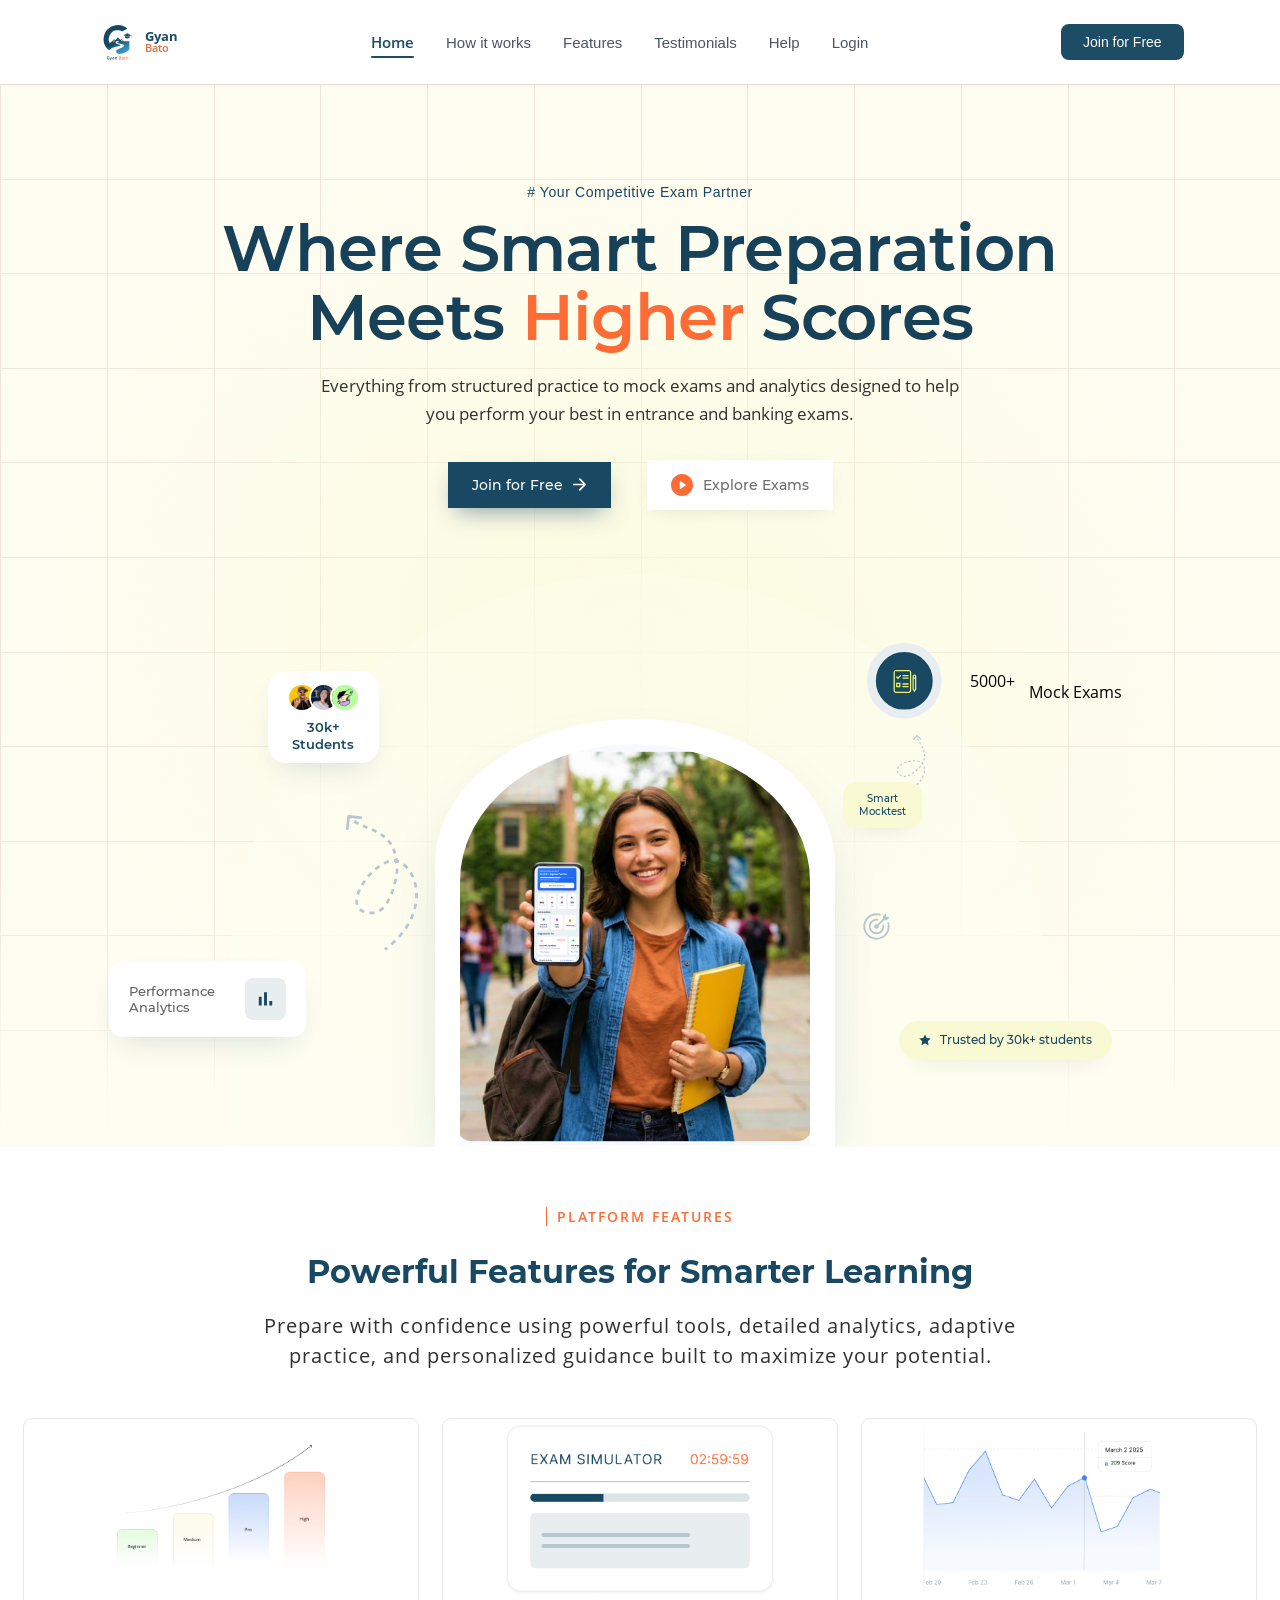
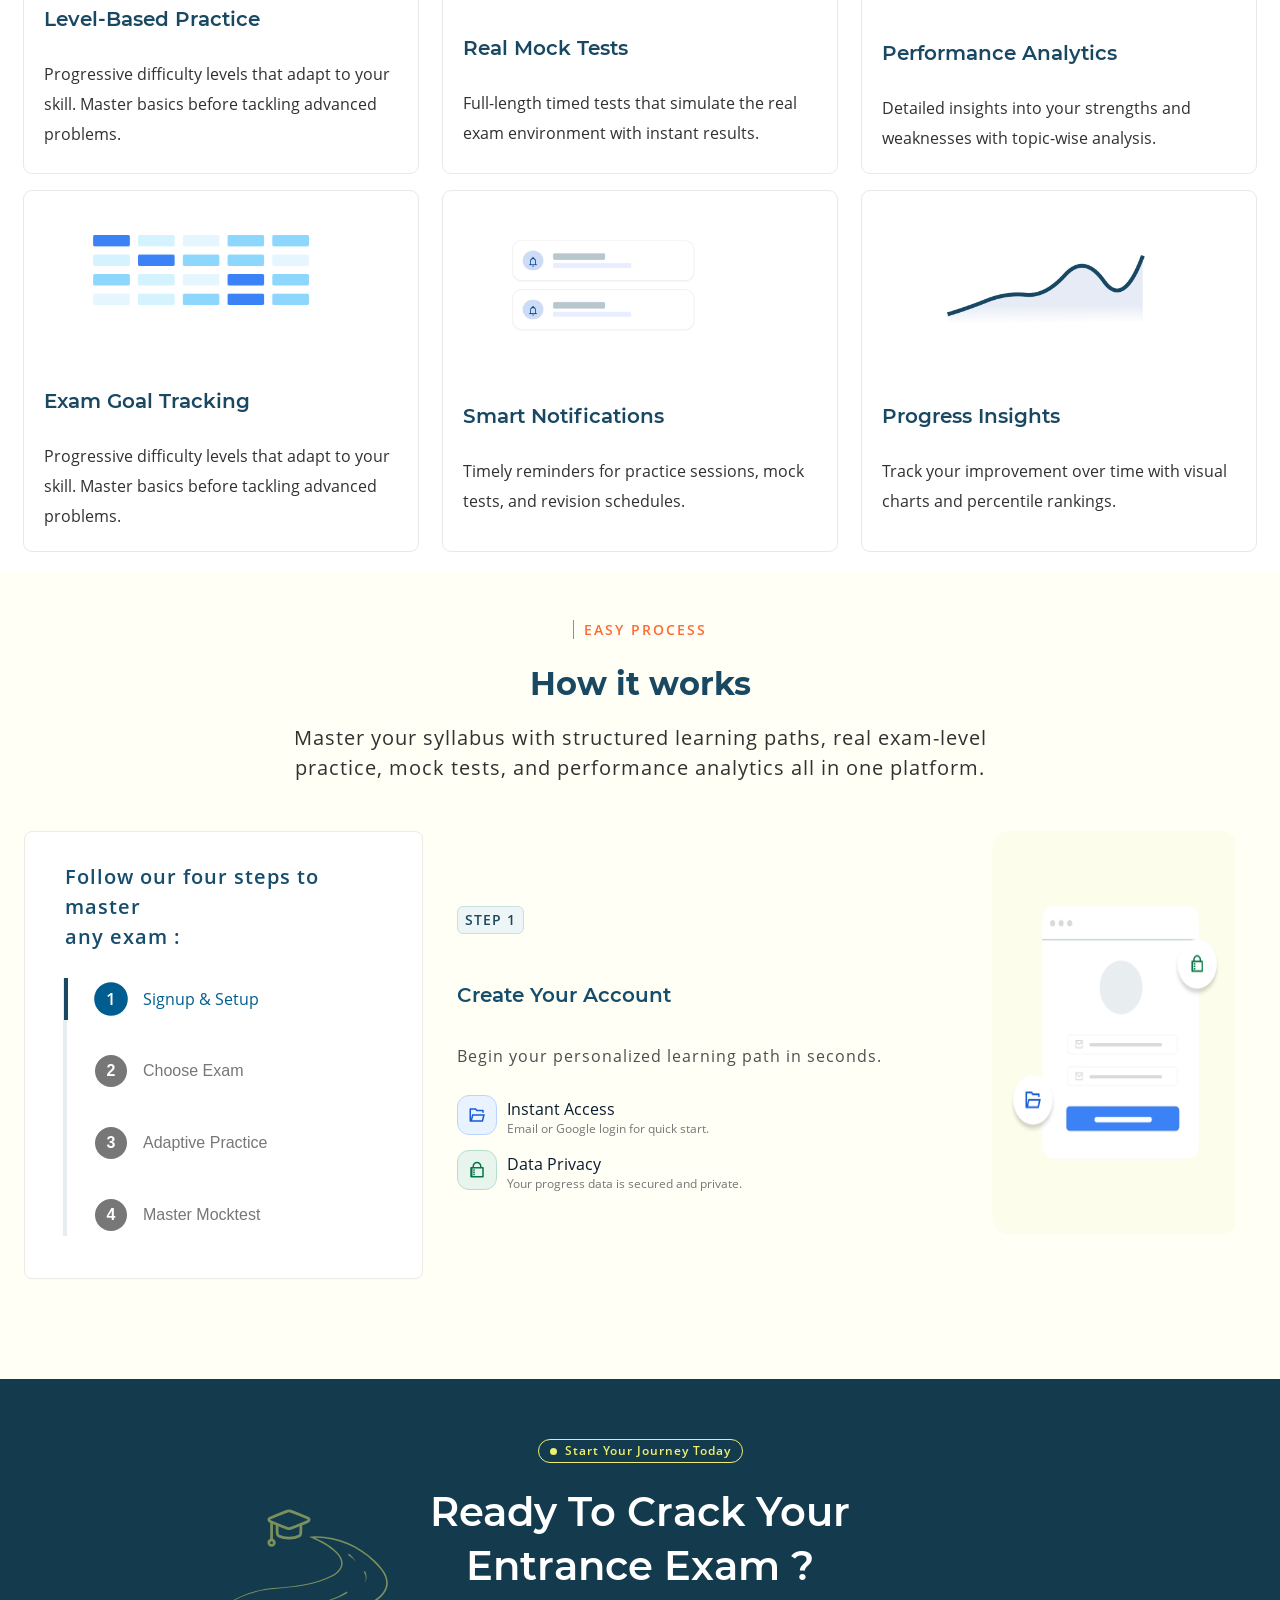
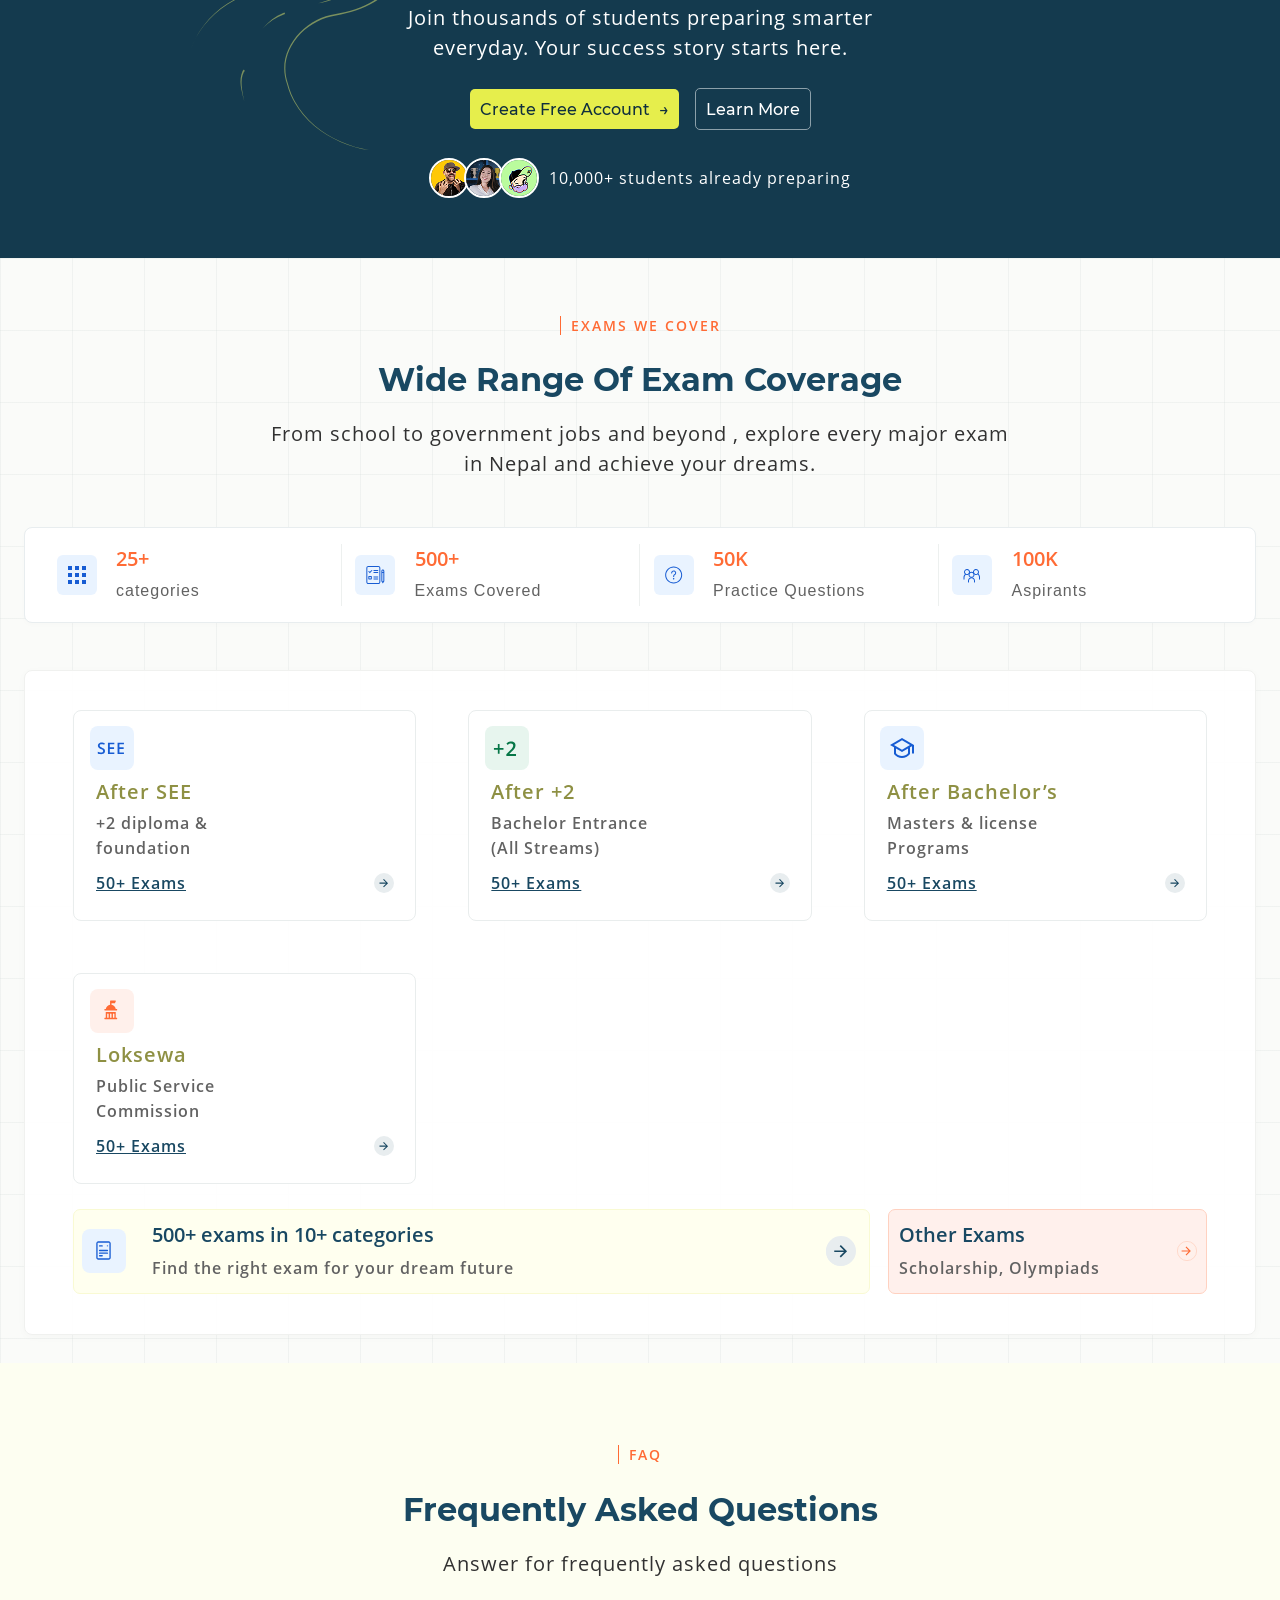
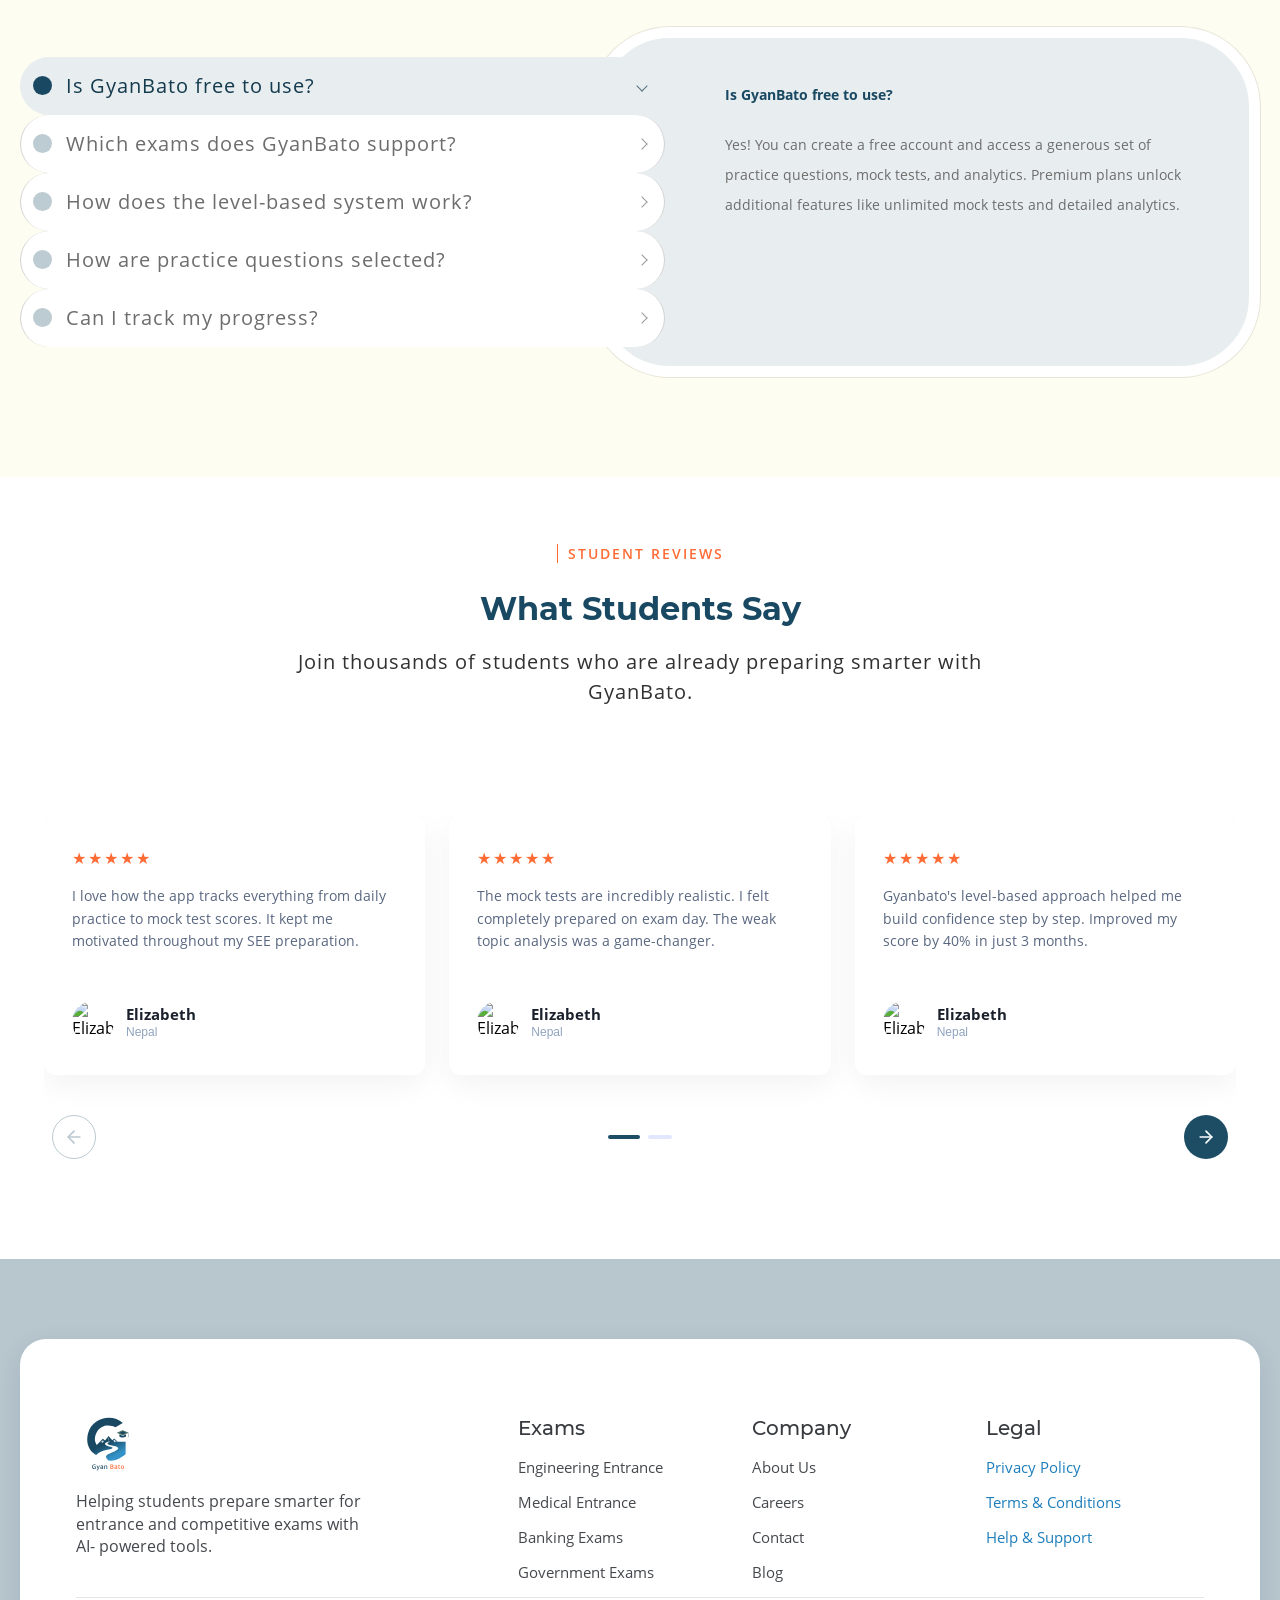
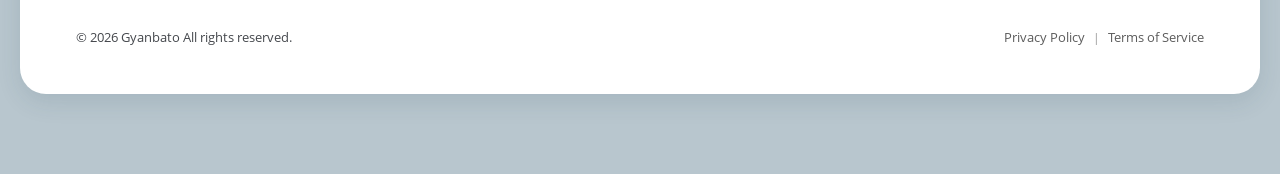
==== commit 3f0cd7cf: "changes" ====
--- a/index.html
+++ b/index.html
@@ -5,8 +5,8 @@
     <meta charset="UTF-8">
     <meta name="viewport" content="width=device-width, initial-scale=1.0">
     <title>GyanBato</title>
-    <link href="https://cdn.jsdelivr.net/npm/bootstrap@5.3.8/dist/css/bootstrap.min.css" rel="stylesheet"
-        integrity="sha384-sRIl4kxILFvY47J16cr9ZwB07vP4J8+LH7qKQnuqkuIAvNWLzeN8tE5YBujZqJLB" crossorigin="anonymous">
+    <!-- <link href="https://cdn.jsdelivr.net/npm/bootstrap@5.3.8/dist/css/bootstrap.min.css" rel="stylesheet"
+        integrity="sha384-sRIl4kxILFvY47J16cr9ZwB07vP4J8+LH7qKQnuqkuIAvNWLzeN8tE5YBujZqJLB" crossorigin="anonymous"> -->
     <link rel="stylesheet" href="https://cdn.jsdelivr.net/npm/swiper@11/swiper-bundle.min.css" />
 
     <link rel="stylesheet" href="style.css">
--- a/style.css
+++ b/style.css
@@ -492,7 +492,10 @@
   position: sticky;
   top: 0;
   z-index: 1000;
-}
+      min-height: 84px;
+    display: flex;
+}
+
 
 .nav-container {
   display: flex;
@@ -632,7 +635,7 @@
 /* Responsive Styles for Mobile */
 @media screen and (max-width: 900px) {
   .desktop-cta {
-    display: none;
+    display: none !important;
   }
 
   .hamburger {
@@ -3897,18 +3900,3 @@
   }
 }
 
-  .process-carousel.swiper {
-    height: auto !important;
-    min-height: 0 !important;
-}
-
-.process-carousel .swiper-wrapper {
-    height: auto !important;
-}
-
-.process-carousel .swiper-slide {
-    height: auto !important;
-    min-height: 0 !important;
-    max-height: none !important;
-    overflow: visible !important;
-}
--- a/style2.css
+++ b/style2.css
@@ -147,9 +147,12 @@
 }
 .btn--primary:hover{
   box-shadow: 0 8px 22px -6px rgba(0,0,0,.16);
-
-}
-
+      background: #226a91;
+}
+.desktop-cta{
+  display: flex;
+  align-items: center;
+}
 .btn--secondary{
   background: #fff;
   color: var(--text-gray-2);
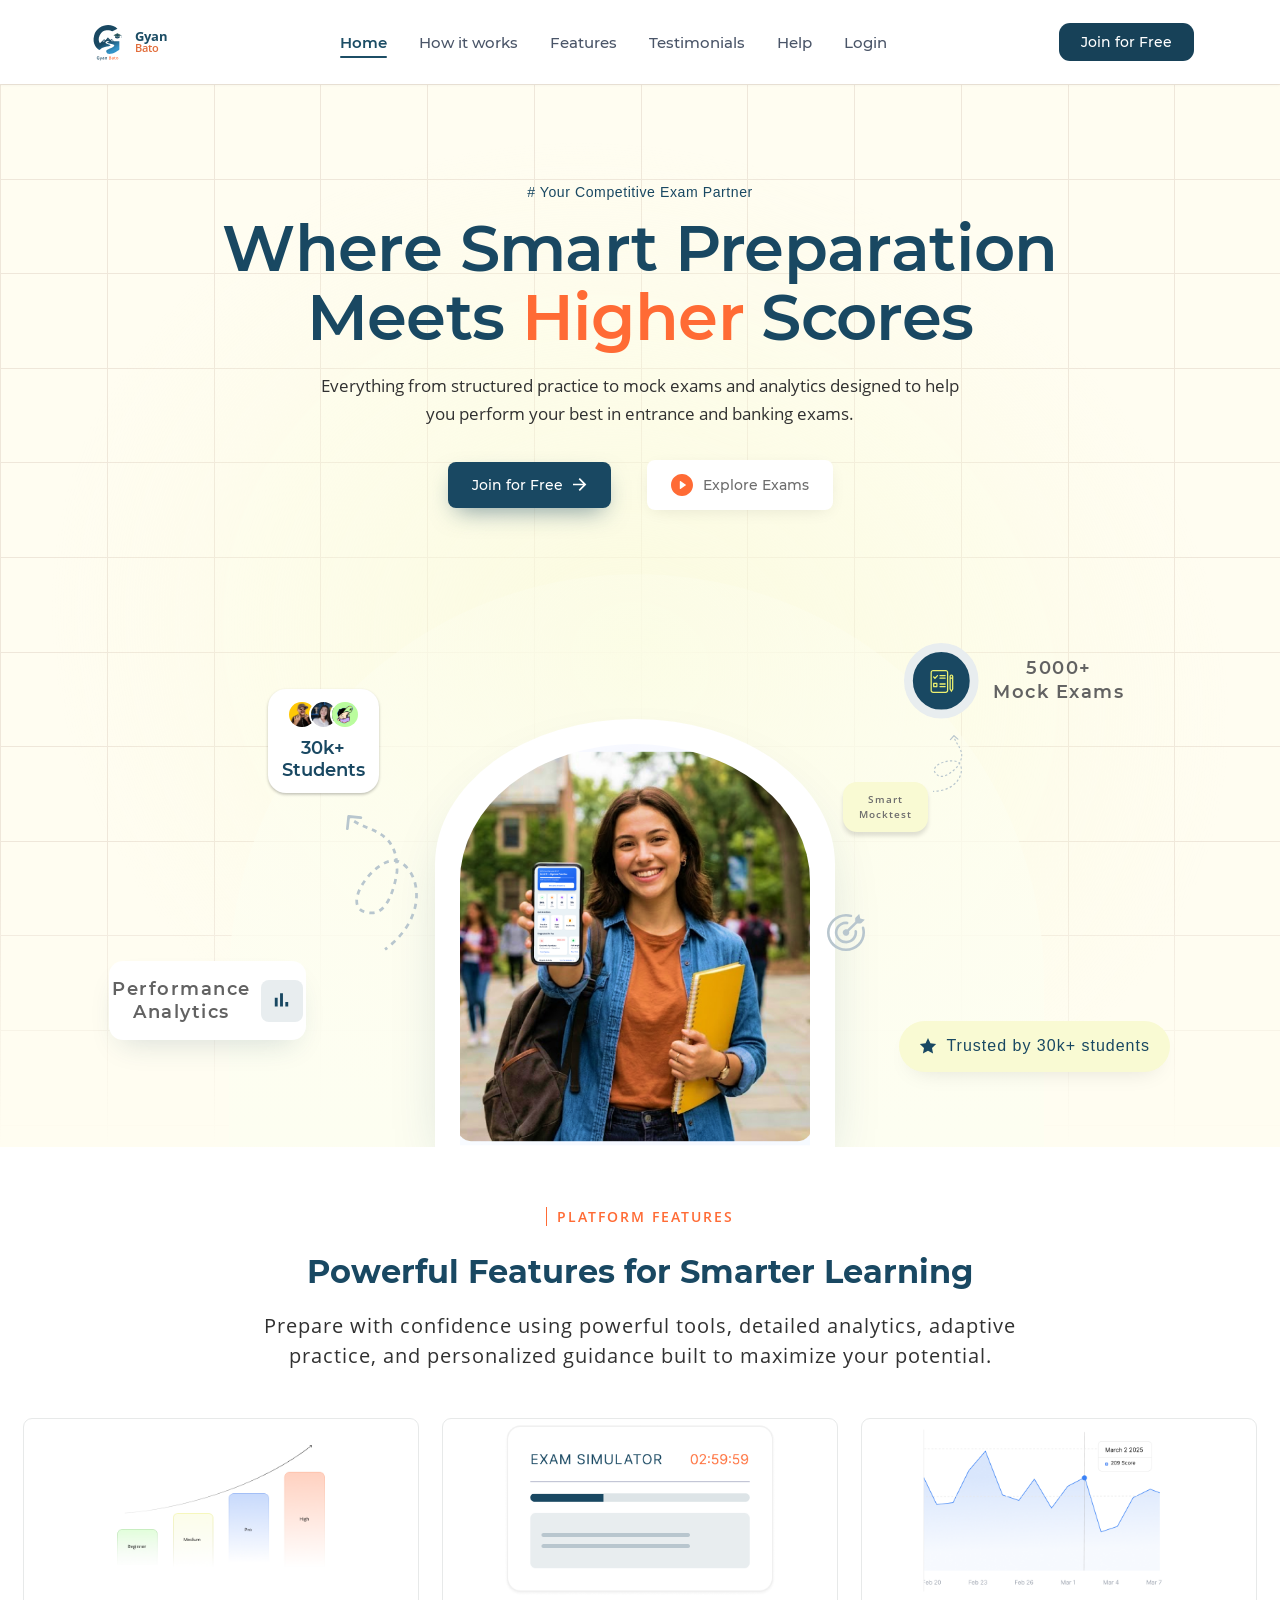
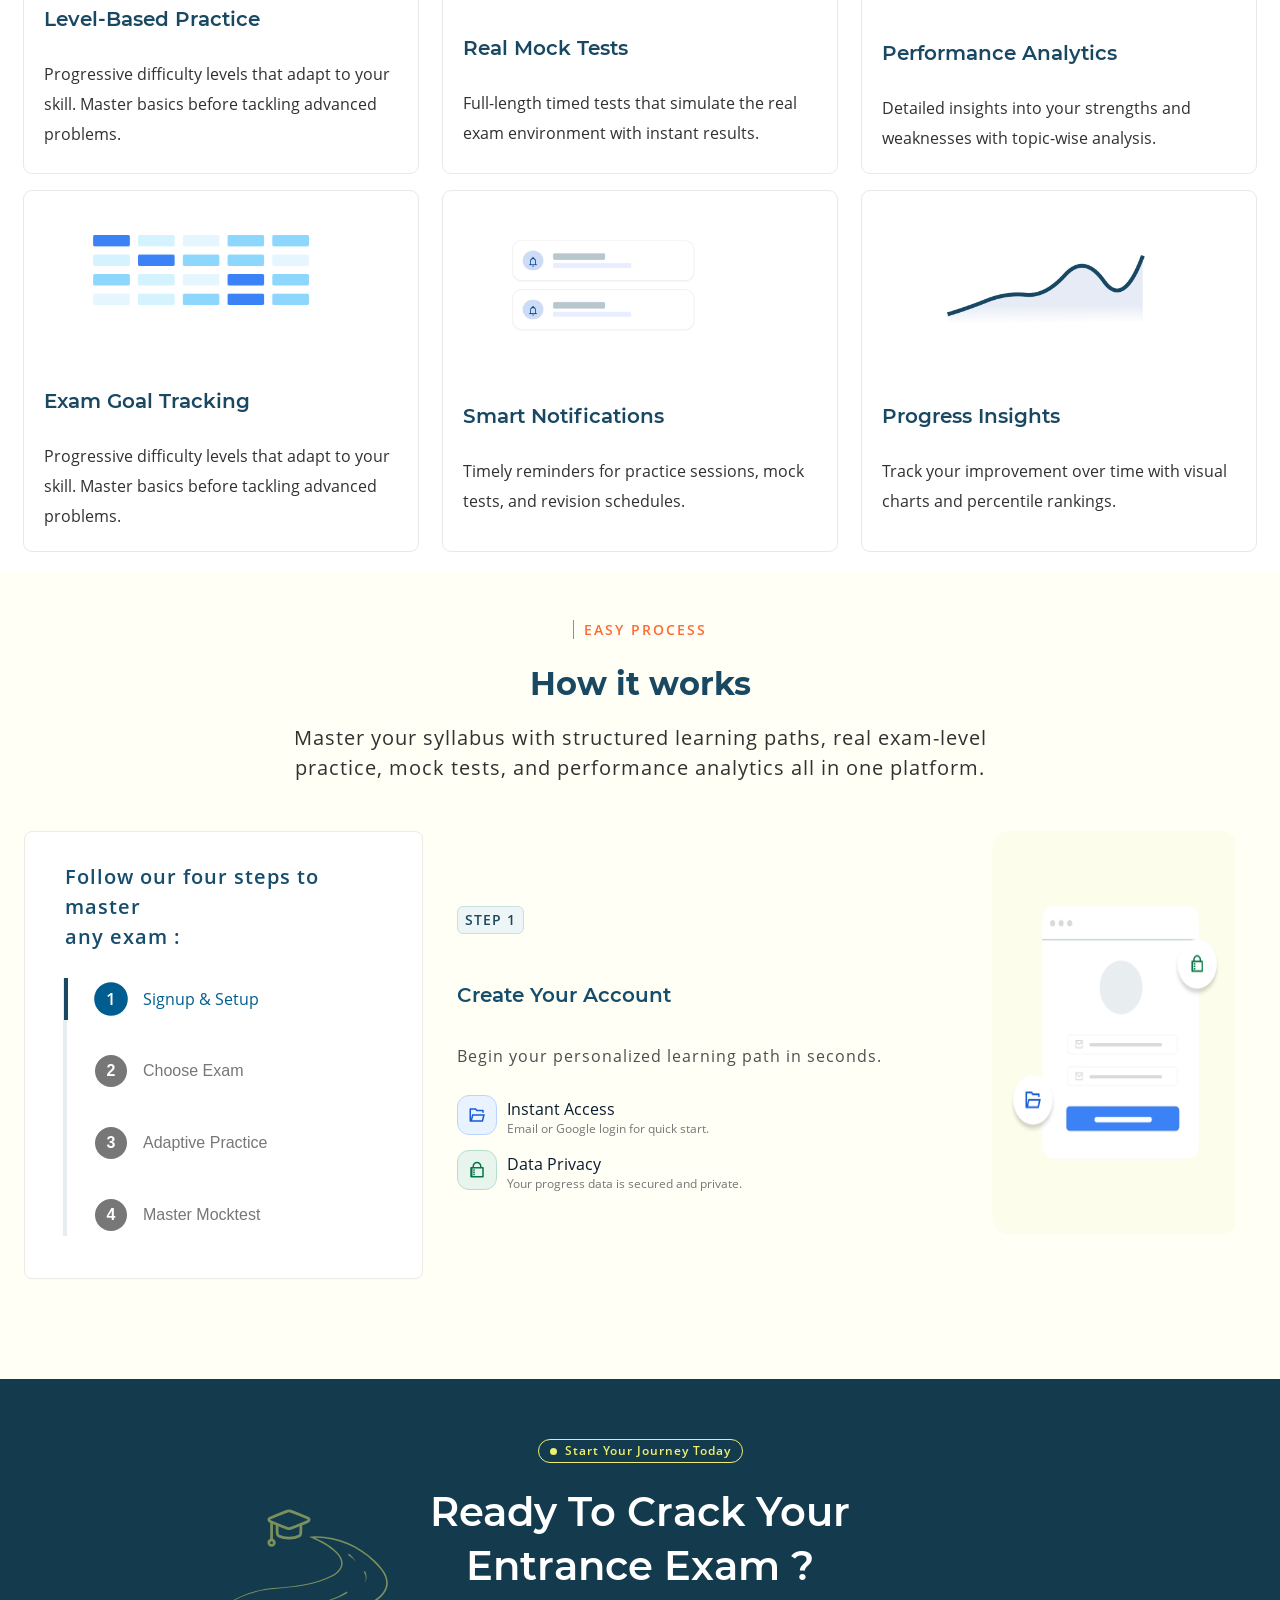
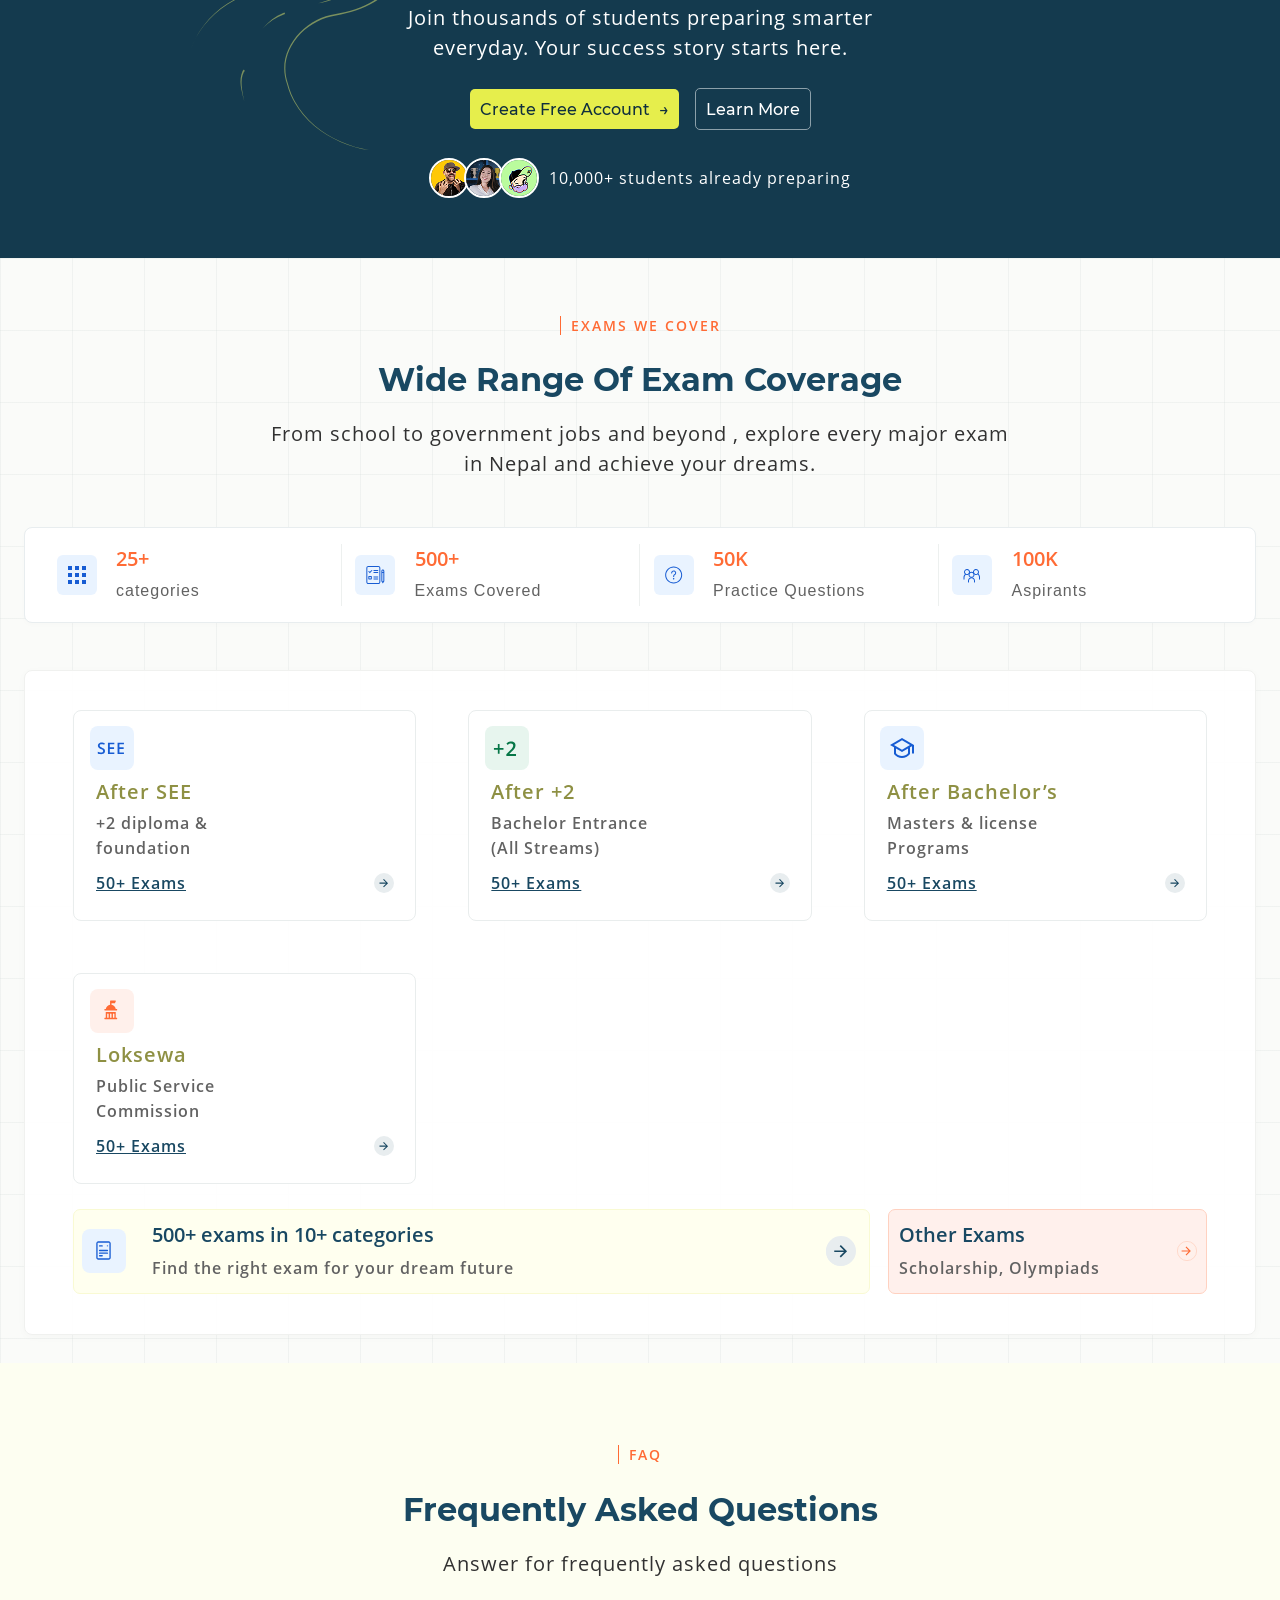
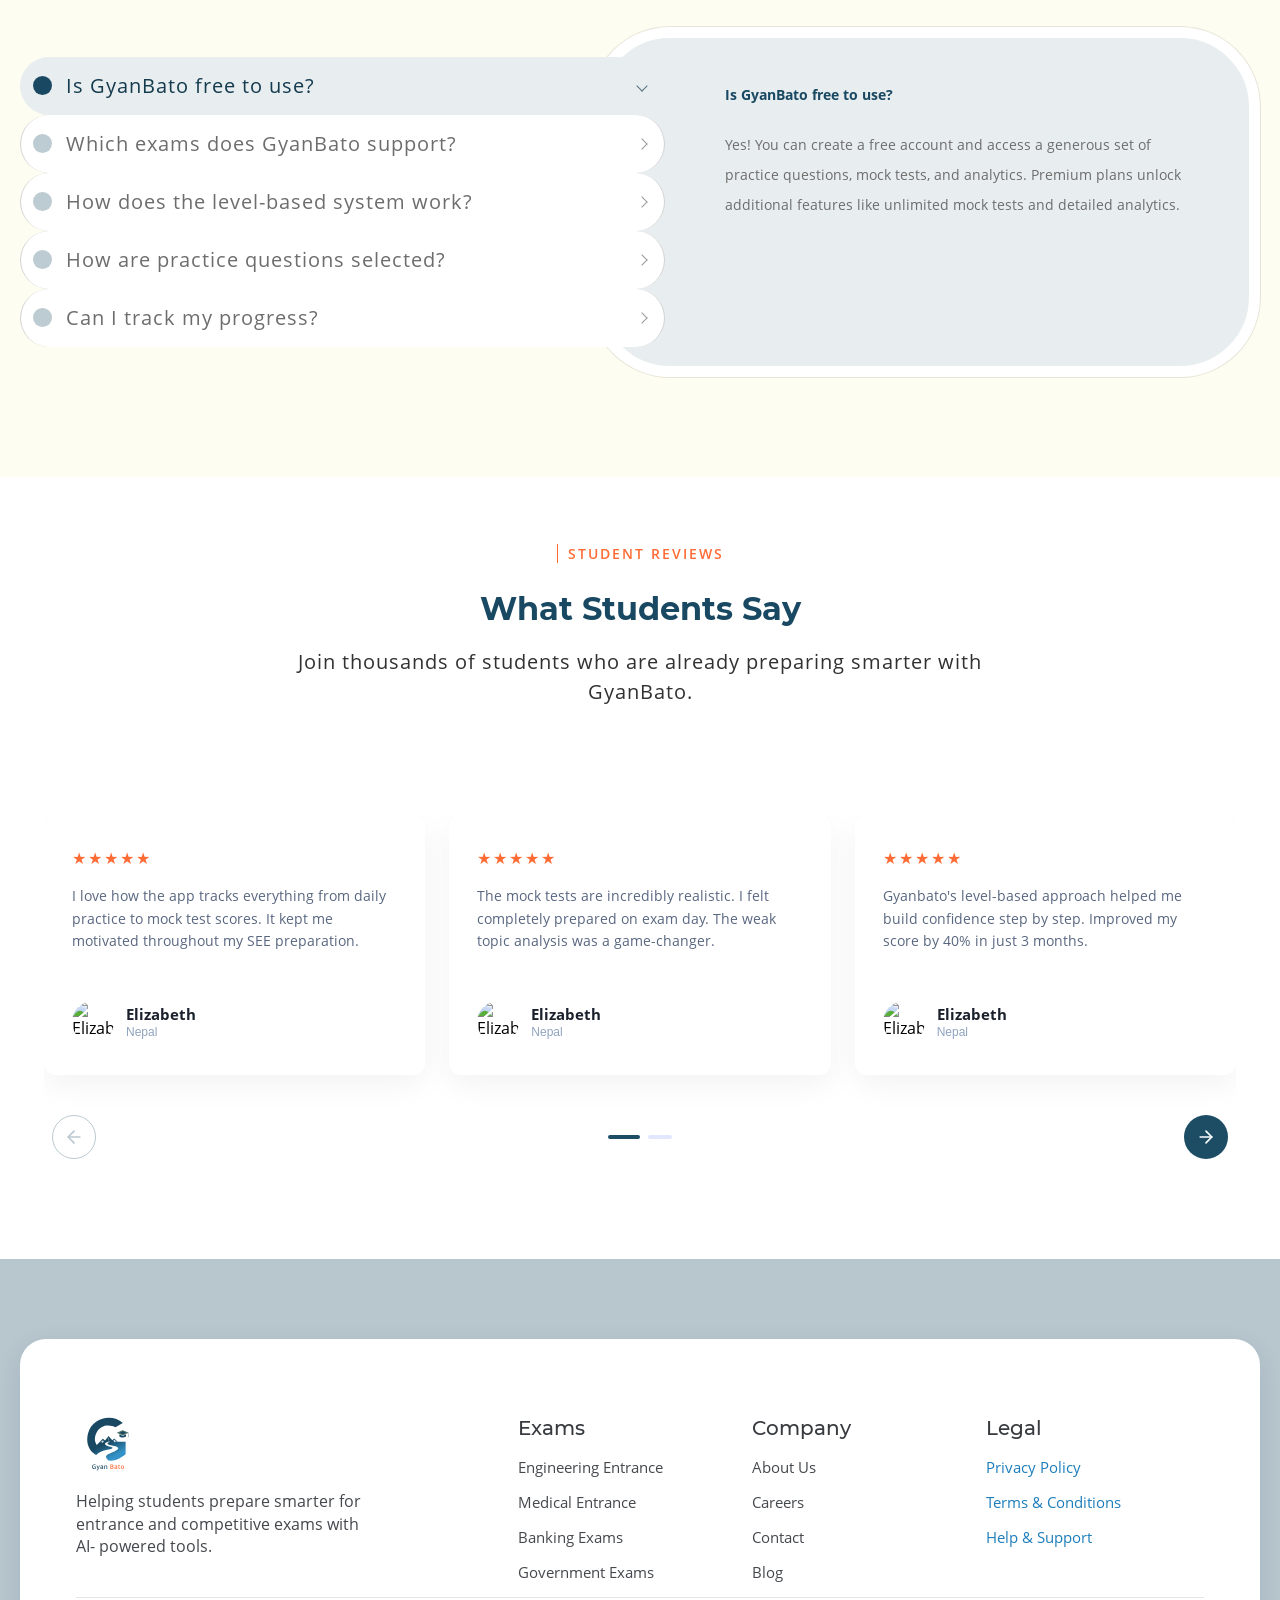
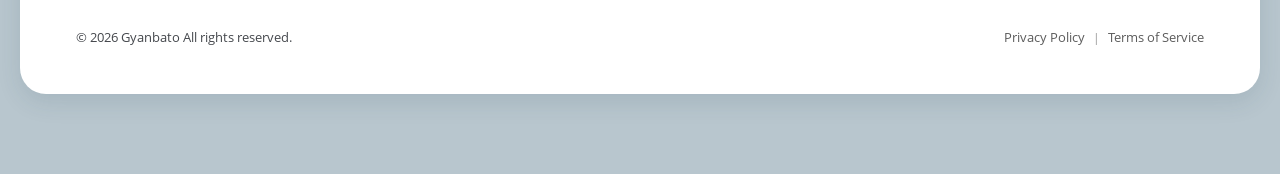
==== commit 797fe2ef: "hero section text changes" ====
--- a/index.html
+++ b/index.html
@@ -32,21 +32,21 @@
             <!-- Navigation Links -->
             <nav class="nav-menu" id="nav-menu">
                 <ul class="nav-list">
-                    <li><a href="#" class="nav-link active">Home</a></li>
-                    <li><a href="#" class="nav-link">How it works</a></li>
-                    <li><a href="#" class="nav-link">Features</a></li>
-                    <li><a href="#" class="nav-link">Testimonials</a></li>
-                    <li><a href="#" class="nav-link">Help</a></li>
-                    <li><a href="#" class="nav-link">Login</a></li>
+                    <li><a href="#" class="nav-link active font-montserrat-500">Home</a></li>
+                    <li><a href="#" class="nav-link font-montserrat-500">How it works</a></li>
+                    <li><a href="#" class="nav-link font-montserrat-500">Features</a></li>
+                    <li><a href="#" class="nav-link font-montserrat-500">Testimonials</a></li>
+                    <li><a href="#" class="nav-link font-montserrat-500">Help</a></li>
+                    <li><a href="#" class="nav-link font-montserrat-500">Login</a></li>
                 </ul>
                 <div class="mobile-cta">
-                    <a href="#" class="btn-join">Join for Free</a>
+                    <a href="#" class="btn-join font-montserrat-500">Join for Free</a>
                 </div>
             </nav>
 
             <!-- CTA Button (Desktop) -->
             <div class="desktop-cta">
-                <a href="#" class="btn-join">Join for Free</a>
+                <a href="#" class="btn-join font-montserrat-500">Join for Free</a>
             </div>
 
             <!-- Hamburger Menu Toggle Icon -->
@@ -129,7 +129,7 @@
                 <div class="badge badge--mockexams" data-anim="float-in" data-float>
                     <img class="badge__icon" src="assets/icons/icon-mockexams.svg" alt="">
                     <p class="badge__text">
-                    <p>5000+</p><br>Mock Exams</p>
+                    5000+<br>Mock Exams</p>
                 </div>
 
                 <!-- Pill: Smart Mocktest -->
--- a/style.css
+++ b/style.css
@@ -583,10 +583,10 @@
 /* CTA Button */
 .btn-join {
   display: inline-block;
-  background-color: #1C4D65;
+  background-color: #174158;
   color: #ffffff;
   padding: 10px 22px;
-  border-radius: 8px;
+  border-radius: 11px;
   text-decoration: none;
   font-size: 14px;
   font-weight: 500;
--- a/style2.css
+++ b/style2.css
@@ -3,34 +3,36 @@
    Design tokens pulled from the Figma export (Frame 25.svg)
    ========================================================= */
 
-:root{
-  --navy:        #194862;
-  --navy-dark:   #174158;
-  --orange:      #FF6B35;
-  --lime:        #EDF070;
-  --cream-bg:    #FFFDF1;
+:root {
+  --navy: #194862;
+  --navy-dark: #174158;
+  --orange: #FF6B35;
+  --lime: #EDF070;
+  --cream-bg: #FFFDF1;
   --cream-badge: #F9FAD3;
-  --icon-bg:     #E8EDEF;
-  --line-color:  #E7DCCF;
-  --dash-color:  #B8C6CE;
-  --text-gray:   #626262;
+  --icon-bg: #E8EDEF;
+  --line-color: #E7DCCF;
+  --dash-color: #B8C6CE;
+  --text-gray: #626262;
   --text-gray-2: #6D6D6D;
 
   --font-heading: 'Montserrat', sans-serif;
-  --font-body:    'Open Sans', sans-serif;
-}
-
-*{ box-sizing: border-box; }
-
-body{
-  margin:0;
+  --font-body: 'Open Sans', sans-serif;
+}
+
+* {
+  box-sizing: border-box;
+}
+
+body {
+  margin: 0;
   font-family: var(--font-body);
   background: var(--cream-bg);
 }
 
 /* ============ HERO WRAPPER ============ */
 
-.hero{
+.hero {
   position: relative;
   overflow: hidden;
   background: var(--cream-bg);
@@ -38,14 +40,14 @@
 }
 
 /* --- decorative grid + radial glow background --- */
-.hero-bg{
+.hero-bg {
   position: absolute;
   inset: 0;
   z-index: 0;
   pointer-events: none;
 }
 
-.hero-bg__grid{
+.hero-bg__grid {
   position: absolute;
   inset: 0;
   background-image:
@@ -56,18 +58,18 @@
   -webkit-mask-image: linear-gradient(to bottom, black 0%, black 75%, transparent 100%);
 }
 
-.hero-bg__glow{
+.hero-bg__glow {
   position: absolute;
   top: -12%;
   left: 50%;
   width: 130%;
   aspect-ratio: 1 / 0.85;
   transform: translateX(-50%) rotate(20deg);
-  background: radial-gradient(closest-side, rgba(250,251,220,.85), rgba(250,251,220,0) 72%);
+  background: radial-gradient(closest-side, rgba(250, 251, 220, .85), rgba(250, 251, 220, 0) 72%);
   filter: blur(2px);
 }
 
-.hero-inner{
+.hero-inner {
   position: relative;
   z-index: 1;
   max-width: 1440px;
@@ -77,14 +79,14 @@
 
 /* ============ TEXT CONTENT ============ */
 
-.hero-content{
+.hero-content {
   max-width: 860px;
   margin: 0 auto;
   text-align: center;
   padding: 0 12px;
 }
 
-.hero-eyebrow{
+.hero-eyebrow {
   display: inline-block;
   font-family: var(--font-body);
   font-weight: 500;
@@ -94,21 +96,21 @@
   margin-bottom: 14px;
 }
 
-.hero-title{
+.hero-title {
   font-family: var(--font-heading);
   font-weight: 600;
-  color: var(--navy-dark);
+  color: #194862;
   line-height: 1.08;
   letter-spacing: -0.01em;
   font-size: clamp(30px, 5.2vw, 64px);
   margin: 0 0 20px;
 }
 
-.hero-title__accent{
-  color: var(--orange);
-}
-
-.hero-subtitle{
+.hero-title__accent {
+  color: #FF6B35;
+}
+
+.hero-subtitle {
   font-family: var(--font-body);
   font-weight: 400;
   color: #313131;
@@ -118,7 +120,7 @@
   margin: 0 auto 32px;
 }
 
-.hero-cta{
+.hero-cta {
   display: flex;
   align-items: center;
   justify-content: center;
@@ -127,49 +129,53 @@
   margin-bottom: clamp(32px, 6vw, 64px);
 }
 
-.btn{
+.btn {
   display: inline-flex;
   align-items: center;
   gap: 10px;
   font-weight: 500;
   font-size: clamp(14px, 1.1vw, 16px);
   padding: 14px 24px;
-  border-radius: Radius/200;
+  border-radius: 8px;
   text-decoration: none;
   transition: transform .25s ease, box-shadow .25s ease, background-color .25s ease;
   white-space: nowrap;
 }
 
-.btn--primary{
+.btn--primary {
   background: var(--navy);
   color: #fff;
   box-shadow: 0 10px 24px -8px rgba(25, 72, 98, .55);
 }
-.btn--primary:hover{
-  box-shadow: 0 8px 22px -6px rgba(0,0,0,.16);
-      background: #226a91;
-}
-.desktop-cta{
-  display: flex;
-  align-items: center;
-}
-.btn--secondary{
+
+.btn--primary:hover {
+  box-shadow: 0 8px 22px -6px rgba(0, 0, 0, .16);
+  background: #226a91;
+}
+
+.desktop-cta {
+  display: flex;
+  align-items: center;
+}
+
+.btn--secondary {
   background: #fff;
   color: var(--text-gray-2);
-  box-shadow: 0 4px 18px -6px rgba(0,0,0,.12);
-}
-.btn--secondary:hover{
-  box-shadow: 0 8px 22px -6px rgba(0,0,0,.16);
+  box-shadow: 0 4px 18px -6px rgba(0, 0, 0, .12);
+}
+
+.btn--secondary:hover {
+  box-shadow: 0 8px 22px -6px rgba(0, 0, 0, .16);
   color: rgb(161, 161, 161);
 }
 
-.btn__play{
+.btn__play {
   width: 22px;
   height: 22px;
   flex: none;
 }
 
-.btn__arrow{
+.btn__arrow {
   width: 14px;
   height: auto;
   flex: none;
@@ -178,7 +184,7 @@
 /* ============ VISUAL STAGE ============ */
 /* Stage baseline = 1440 x 670 (matches the Figma frame region y:490-1160) */
 
-.hero-stage{
+.hero-stage {
   position: relative;
   width: 100%;
   max-width: 1440px;
@@ -187,7 +193,7 @@
   container-type: inline-size;
 }
 
-.stage-glow{
+.stage-glow {
   position: absolute;
   left: 16.6%;
   top: 0%;
@@ -196,14 +202,15 @@
   object-fit: fill;
 }
 
-.stage-photo{
+.stage-photo {
   position: absolute;
   left: 33.4%;
   top: 25.37%;
   width: 32.43%;
   bottom: 0;
 }
-.stage-photo__frame{
+
+.stage-photo__frame {
   position: relative;
   width: 100%;
   height: 100%;
@@ -213,7 +220,8 @@
   box-shadow: 0 30px 60px -20px rgba(25, 72, 98, .25);
   overflow: hidden;
 }
-.stage-photo__frame img{
+
+.stage-photo__frame img {
   display: block;
   width: 100%;
   height: 100%;
@@ -227,22 +235,45 @@
    original Figma export (Frame 25.svg), converted to % of the
    1440×670 stage. decor--hook keeps its true source gap below the
    Mock Exams icon (a small, deliberate separation — not touching). */
-.decor{ position: absolute; overflow: visible; }
-.decor--swirl{ left: 26.11%; top: 42%; width: 5.89%; height: auto; }
-.decor--hook{  left: 70.81%; top: 28.1%; width: 2.44%; height: auto; }
-.decor--target{ left: 68%; top: 58.92%; width: 2.39%; height: auto; }
+.decor {
+  position: absolute;
+  overflow: visible;
+}
+
+.decor--swirl {
+  left: 26.11%;
+  top: 42%;
+  width: 5.89%;
+  height: auto;
+}
+
+.decor--hook {
+  left: 73.81%;
+  top: 28.1%;
+  width: 2.44%;
+  height: auto;
+}
+
+.decor--target {
+  left: 65%;
+  top: 58.92%;
+  width: 3.39%;
+  height: auto;
+}
 
 /* --- shared floating card look --- */
-.card, .badge, .pill{
+.card,
+.badge,
+.pill {
   position: absolute;
   background: #fff;
   box-shadow: 0 14px 30px -12px rgba(25, 72, 98, .18);
 }
 
 /* Card: 30k+ Students */
-.card--students{
+.card--students {
   left: 19.8%;
-  top: 17%;
+  top: 20%;
   width: 9%;
   padding: .9cqw;
   border-radius: 18px;
@@ -251,11 +282,14 @@
   flex-direction: column;
   align-items: center;
   gap: .6cqw;
-}
-.avatars{
-  display: flex;
-}
-.avatars img{
+  box-shadow: 0px 1.5px 3px 0px #00000040;
+}
+
+.avatars {
+  display: flex;
+}
+
+.avatars img {
   width: 2.4cqw;
   height: 2.4cqw;
   min-width: 22px;
@@ -265,62 +299,77 @@
   border: 2px solid #fff;
   margin-left: -8px;
 }
-.avatars img:first-child{ margin-left: 0; }
-.card__label{
+
+.avatars img:first-child {
+  margin-left: 0;
+}
+
+.card__label {
   font-family: var(--font-heading);
   font-weight: 600;
   color: var(--navy);
-  font-size: clamp(11px, 1.05cqw, 15px);
+  font-size: 18px;
   line-height: 1.25;
   margin: 0;
 }
 
 /* Badge: 5000+ Mock Exams */
-.badge--mockexams{
-  left: 68.4%;
+.badge--mockexams {
+  left: 71.4%;
   top: 12.01%;
   background: none;
   box-shadow: none;
   display: flex;
   align-items: center;
   gap: 14px;
-}
-.badge__icon{
+  justify-content: center;
+
+}
+
+.badge__icon {
   flex: none;
   width: 6.15cqw;
   height: 6.15cqw;
   min-width: 56px;
   min-height: 56px;
 }
-.badge__text{
+
+.badge__text {
   font-family: var(--font-heading);
-  font-weight: 500;
-  color: var(--navy);
-  font-size: clamp(11px, 1.05cqw, 15px);
+  font-weight: 600;
+  font-size: 18px;
   line-height: 1.3;
+  letter-spacing: 1.5px;
   margin: 0;
   white-space: nowrap;
-}
-.badge__text strong{ font-weight: 700; }
+  color: #626262;
+  font-size: 18px;
+  text-align: center;
+}
+
+.badge__text strong {
+  font-weight: 700;
+}
 
 /* Pill: Smart Mocktest */
-.pill--smart{
+.pill--smart {
   left: 66.5%;
   top: 36.27%;
   background: var(--cream-badge);
-  box-shadow: 0 10px 24px -14px rgba(0,0,0,.15);
+  box-shadow: 0px 4px 4px 0px #0000001F;
   border-radius: 14px;
   padding: .8cqw 1.3cqw;
-  font-family: var(--font-heading);
-  font-weight: 500;
-  color: var(--navy);
+  font-family: var(--font-body);
+  font-weight: 600;
+  color: #6D6D6D;
   font-size: clamp(10px, .82cqw, 12px);
-  line-height: 1.3;
+  line-height: 15px;
+  letter-spacing: 1px;
   text-align: center;
 }
 
 /* Card: Performance Analytics */
-.card--performance{
+.card--performance {
   left: 6.9%;
   top: 67.5%;
   width: 16%;
@@ -329,12 +378,22 @@
   padding: 1.4cqw 1.6cqw;
   display: flex;
   align-items: center;
-  justify-content: space-between;
+  justify-content: center;
   flex-direction: row;
   gap: 10px;
 }
-.card__label--left{ text-align: left; color: var(--text-gray); font-weight: 500; }
-.card__icon{
+
+.card__label--left {
+  text-align: left;
+  color: #626262;
+  font-family: var(--font-heading);
+  font-size: 18px;
+  letter-spacing: 1.5px;
+  font-weight: 600;
+  text-align: center;
+}
+
+.card__icon {
   flex: none;
   width: 3.4cqw;
   height: 3.4cqw;
@@ -346,39 +405,61 @@
   align-items: center;
   justify-content: center;
 }
-.card__icon img{ width: 55%; height: 55%; }
+
+.card__icon img {
+  width: 55%;
+  height: 55%;
+}
 
 /* Pill: Trusted by 30k+ students */
-.pill--trusted{
+.pill--trusted {
   left: 71%;
   top: 78%;
   border-radius: 999px;
   background: var(--cream-badge);
-  box-shadow: 0 10px 24px -14px rgba(0,0,0,.15);
+  box-shadow: 0 10px 24px -14px rgba(0, 0, 0, .15);
   padding: 1cqw 1.6cqw;
   display: flex;
   align-items: center;
   gap: 8px;
-  font-family: var(--font-heading);
+  font-family: var(--font-body);
   font-weight: 500;
-  color: var(--navy);
-  font-size: clamp(11px, .95cqw, 14px);
+  color: #194862;
+  font-size: 16px;
+  line-height: 26px;
+  letter-spacing: 1px;
   white-space: nowrap;
 }
-.pill--trusted svg{ flex: none; }
+
+.pill--trusted svg {
+  flex: none;
+  width: 20px;
+  height: auto;
+}
 
 /* ============ RESPONSIVE ============ */
 
-@media (max-width: 991px){
-  .decor--swirl{ left: 15%; }
-  .decor--hook{ left: 74%; top: 24%; }
-}
-
-@media (max-width: 767px){
-  .hero{ padding-top: 40px; }
-  .hero-title br.hide-mobile{ display: none; }
-
-  .hero-stage{
+@media (max-width: 991px) {
+  .decor--swirl {
+    left: 15%;
+  }
+
+  .decor--hook {
+    left: 74%;
+    top: 24%;
+  }
+}
+
+@media (max-width: 767px) {
+  .hero {
+    padding-top: 40px;
+  }
+
+  .hero-title br.hide-mobile {
+    display: none;
+  }
+
+  .hero-stage {
     display: grid;
     grid-template-columns: 1fr 1fr;
     align-items: start;
@@ -389,18 +470,25 @@
   }
 
   .stage-glow,
-  .decor{ display: none; }
-
-  .stage-photo{
+  .decor {
+    display: none;
+  }
+
+  .stage-photo {
     position: static;
     grid-column: 1 / 3;
     width: min(72%, 300px);
     aspect-ratio: 409 / 460;
     margin: 0 auto 6px;
   }
-  .stage-photo__frame{ padding: 12px 12px 0; }
-
-  .card, .badge, .pill{
+
+  .stage-photo__frame {
+    padding: 12px 12px 0;
+  }
+
+  .card,
+  .badge,
+  .pill {
     position: static !important;
     width: auto !important;
     min-width: 0 !important;
@@ -409,39 +497,74 @@
   .card--students,
   .card--performance,
   .badge--mockexams,
-  .pill--smart{
+  .pill--smart {
     justify-self: stretch;
     height: 100%;
     border-radius: 14px;
     padding: 12px;
   }
 
-  .card--students{ gap: 8px; }
-  .avatars img{ width: 24px; height: 24px; min-width: 24px; min-height: 24px; }
-  .card__label{ font-size: 13px; }
-
-  .badge--mockexams{
+  .card--students {
+    gap: 8px;
+  }
+
+  .avatars img {
+    width: 24px;
+    height: 24px;
+    min-width: 24px;
+    min-height: 24px;
+  }
+
+  .card__label {
+    font-size: 13px;
+  }
+
+  .badge--mockexams {
     background: #fff;
-    box-shadow: 0 14px 30px -12px rgba(25,72,98,.18);
+    box-shadow: 0 14px 30px -12px rgba(25, 72, 98, .18);
     flex-direction: column;
     text-align: center;
     gap: 8px;
   }
-  .badge__icon{ width: 44px; height: 44px; min-width: 44px; min-height: 44px; }
-  .badge__text{ font-size: 13px; white-space: normal; }
-
-  .pill--smart{ display: flex; align-items: center; justify-content: center; font-size: 12px; }
-
-  .card--performance{ padding: 12px 14px; }
-  .card__icon{ width: 32px; height: 32px; min-width: 32px; min-height: 32px; }
-
-  .pill--trusted{
+
+  .badge__icon {
+    width: 44px;
+    height: 44px;
+    min-width: 44px;
+    min-height: 44px;
+  }
+
+  .badge__text {
+    font-size: 13px;
+    white-space: normal;
+  }
+
+  .pill--smart {
+    display: flex;
+    align-items: center;
+    justify-content: center;
+    font-size: 12px;
+  }
+
+  .card--performance {
+    padding: 12px 14px;
+  }
+
+  .card__icon {
+    width: 32px;
+    height: 32px;
+    min-width: 32px;
+    min-height: 32px;
+  }
+
+  .pill--trusted {
     grid-column: 1 / 3;
     justify-content: center;
     font-size: 13px;
     padding: 12px 16px;
   }
 }
+
 .testimonial-section {
   width: 100%;
   max-width: 1440px;
@@ -602,22 +725,36 @@
     flex: 0 0 100%;
   }
 }
-@media (max-width: 420px){
-  .hero-stage{ grid-template-columns: 1fr 1fr; }
-  .hero-cta{ flex-direction: column; align-items: stretch; }
-  .btn{ justify-content: center; }
+
+@media (max-width: 420px) {
+  .hero-stage {
+    grid-template-columns: 1fr 1fr;
+  }
+
+  .hero-cta {
+    flex-direction: column;
+    align-items: stretch;
+  }
+
+  .btn {
+    justify-content: center;
+  }
 }
 
 /* Respect reduced motion preference */
-@media (prefers-reduced-motion: reduce){
-  *{ animation: none !important; transition: none !important; }
+@media (prefers-reduced-motion: reduce) {
+  * {
+    animation: none !important;
+    transition: none !important;
+  }
 }
 
 @media (max-width: 600px) {
-    .process-steps {
-        grid-template-columns: repeat(2, 1fr) !important;
-    }
-        .process-steps::before {
-        top: 0px !important;
-    }
+  .process-steps {
+    grid-template-columns: repeat(2, 1fr) !important;
+  }
+
+  .process-steps::before {
+    top: 0px !important;
+  }
 }
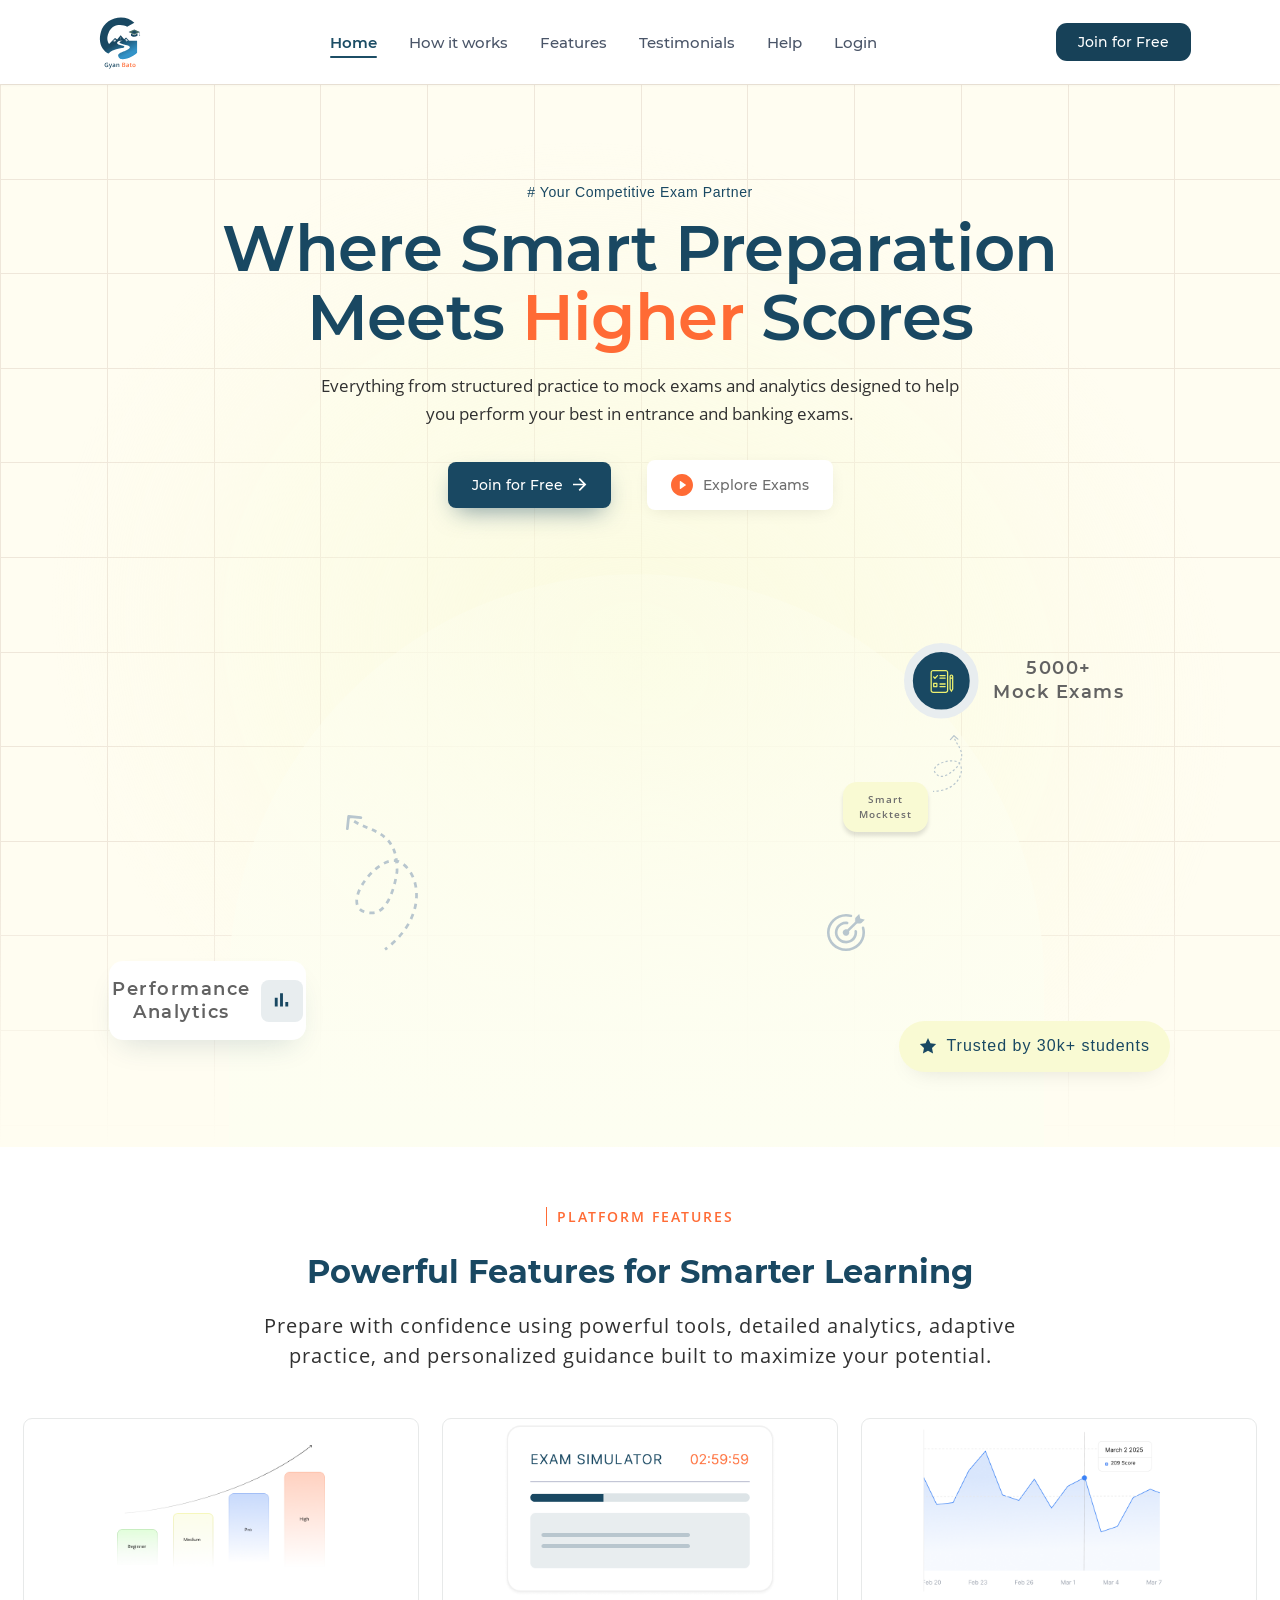
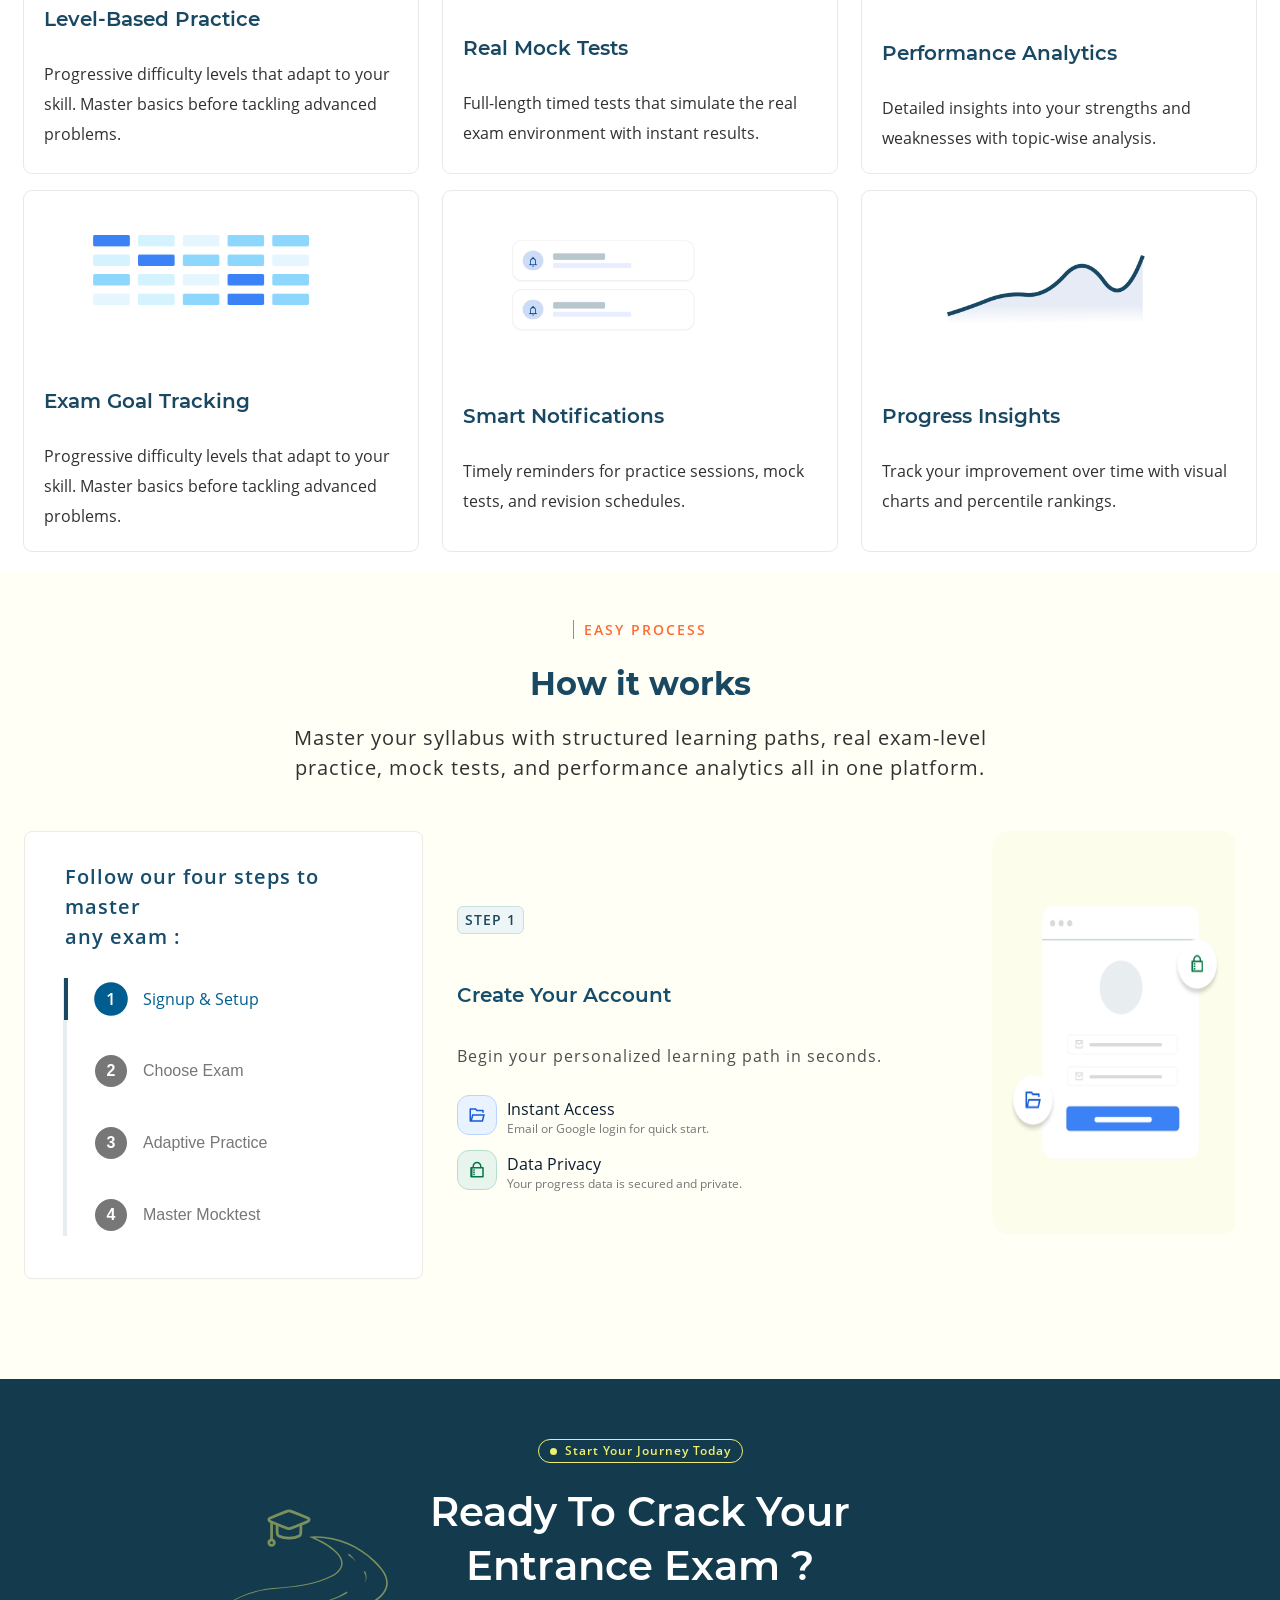
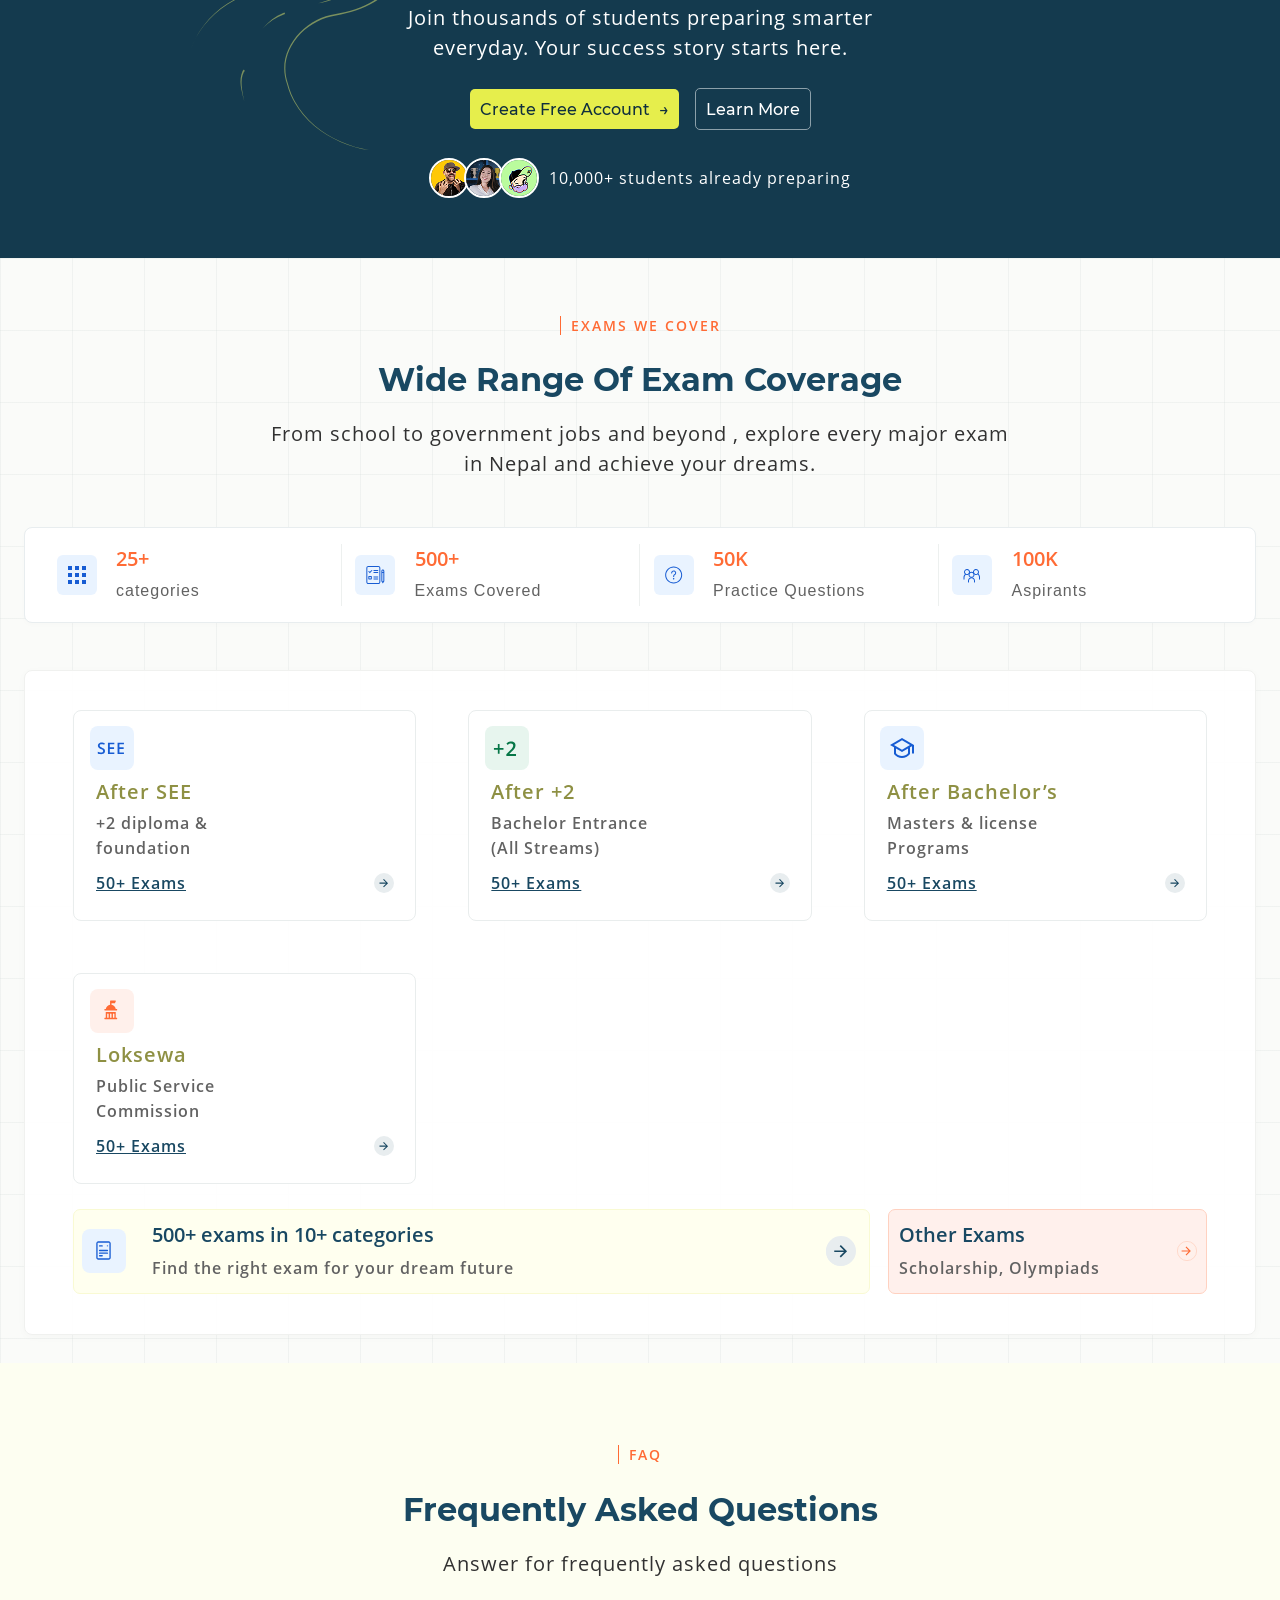
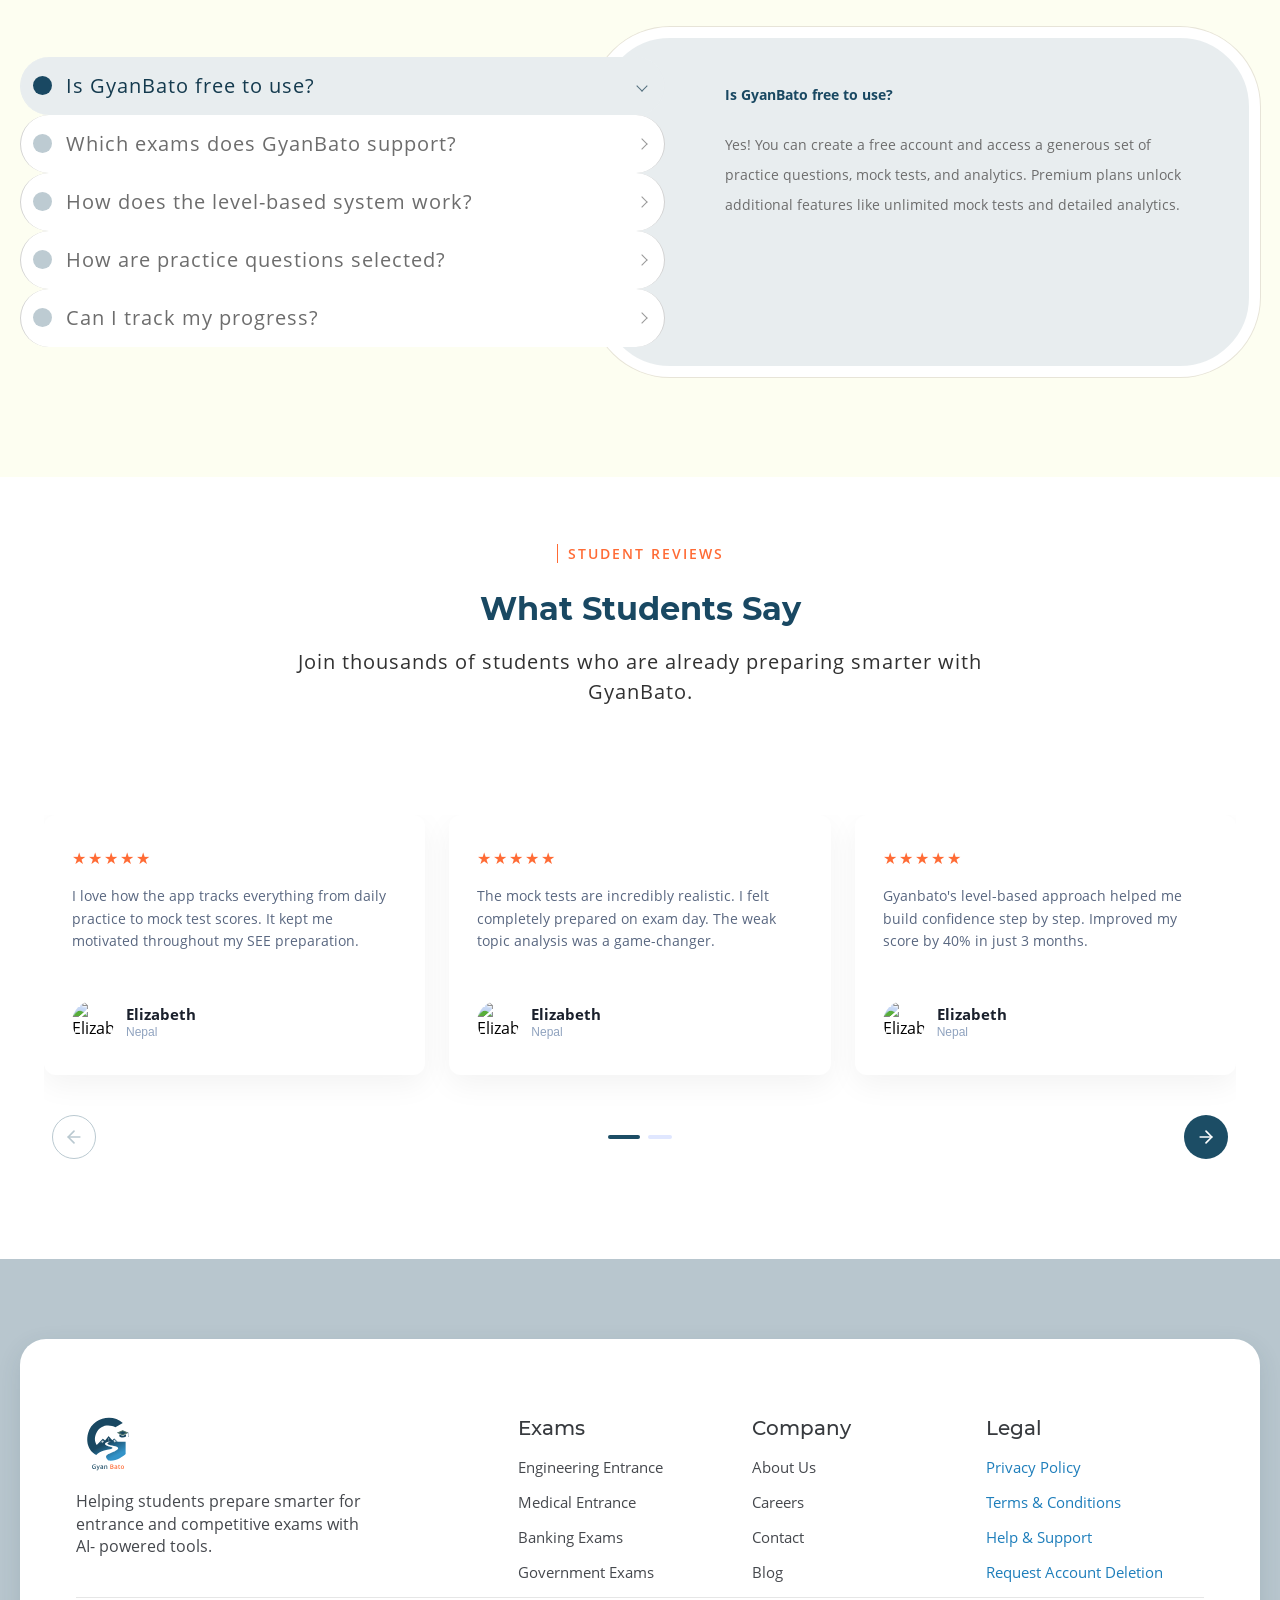
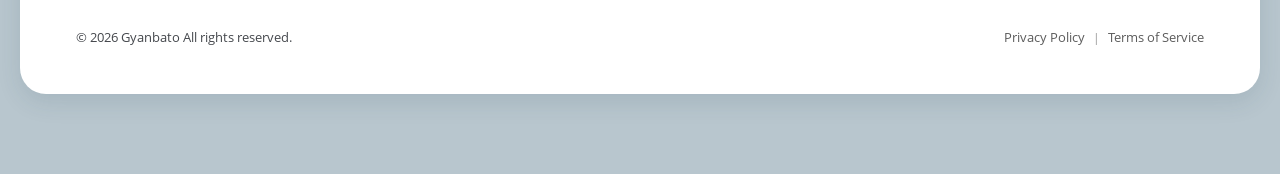
==== commit ddab7089: "added js animations" ====
--- a/index.html
+++ b/index.html
@@ -13,6 +13,10 @@
 
     <link rel="stylesheet" href="style2.css?v=6">
 
+    <link rel="stylesheet" href="https://unpkg.com/aos@next/dist/aos.css" />
+
+    <!-- <link rel="stylesheet" href="style3.css?v=6"> -->
+
 </head>
 
 <body>
@@ -21,22 +25,22 @@
         <div class="nav-container">
 
             <!-- Logo Section -->
-            <a href="#" class="logo">
+            <a href="/#" class="logo">
                 <img src="assets/nav_footer/gyan_logo.svg" alt="GyanBato Logo" class="logo-icon">
-                <div class="logo-text">
+                <!-- <div class="logo-text">
                     <span class="brand-name">Gyan</span>
                     <span class="brand-sub">Bato</span>
-                </div>
+                </div> -->
             </a>
 
             <!-- Navigation Links -->
             <nav class="nav-menu" id="nav-menu">
                 <ul class="nav-list">
-                    <li><a href="#" class="nav-link active font-montserrat-500">Home</a></li>
-                    <li><a href="#" class="nav-link font-montserrat-500">How it works</a></li>
-                    <li><a href="#" class="nav-link font-montserrat-500">Features</a></li>
-                    <li><a href="#" class="nav-link font-montserrat-500">Testimonials</a></li>
-                    <li><a href="#" class="nav-link font-montserrat-500">Help</a></li>
+                    <li><a href="/#" class="nav-link active font-montserrat-500">Home</a></li>
+                    <li><a href="/index.html#process" class="nav-link font-montserrat-500">How it works</a></li>
+                    <li><a href="/index.html#features" class="nav-link font-montserrat-500">Features</a></li>
+                    <li><a href="/index.html#testimonials" class="nav-link font-montserrat-500">Testimonials</a></li>
+                    <li><a href="/index.html#faq" class="nav-link font-montserrat-500">Help</a></li>
                     <li><a href="#" class="nav-link font-montserrat-500">Login</a></li>
                 </ul>
                 <div class="mobile-cta">
@@ -72,7 +76,8 @@
 
             <!-- ===== Top text content ===== -->
             <div class="hero-content">
-                <span class="hero-eyebrow font-opensans-500" data-anim="fade-down"># Your Competitive Exam Partner</span>
+                <span class="hero-eyebrow font-opensans-500" data-anim="fade-down"># Your Competitive Exam
+                    Partner</span>
 
                 <h1 class="hero-title" data-anim="fade-up">
                     Where Smart Preparation<br class="hide-mobile">
@@ -103,7 +108,7 @@
                 <img class="stage-glow" data-anim="scale-in" src="assets/icons/glow-dome.svg" alt="">
 
                 <!-- Center arch photo -->
-                <div class="stage-photo" data-anim="scale-in">
+                <div class="stage-photo" data-aos="fade-down" data-aos-easing="linear" data-aos-duration="1500">
                     <div class="stage-photo__frame">
                         <img src="assets/images/hero-student.png"
                             alt="Smiling student holding a notebook and showing the exam-prep app on her phone">
@@ -116,7 +121,8 @@
                 <img class="decor decor--target" data-anim="fade-in" src="assets/icons/icon-target.svg" alt="">
 
                 <!-- Card: 30k+ Students -->
-                <div class="card card--students" data-anim="float-in" data-float>
+                <div class="card card--students" data-aos="fade-right" data-aos-offset="300"
+                    data-aos-easing="ease-in-sine">
                     <div class="avatars">
                         <img src="assets/images/avatar-1.png" alt="Student avatar">
                         <img src="assets/images/avatar-2.png" alt="Student avatar">
@@ -129,7 +135,7 @@
                 <div class="badge badge--mockexams" data-anim="float-in" data-float>
                     <img class="badge__icon" src="assets/icons/icon-mockexams.svg" alt="">
                     <p class="badge__text">
-                    5000+<br>Mock Exams</p>
+                        5000+<br>Mock Exams</p>
                 </div>
 
                 <!-- Pill: Smart Mocktest -->
@@ -158,7 +164,7 @@
 
 
     <!-- Platform Features -->
-    <section class="platform-features">
+    <section class="platform-features" id="features">
 
         <div class="platform-container">
 
@@ -361,7 +367,7 @@
     </section>
 
     <!-- Process -->
-    <section class="process-section">
+    <section class="process-section" id="process">
         <div class="process-container">
 
             <!-- Header -->
@@ -661,7 +667,7 @@
 
 
     <!-- Cta -->
-    <section class="cta-section">
+    <section class="cta-section" id="cta">
         <div class="cta-container">
 
             <!-- Decorative path -->
@@ -919,7 +925,7 @@
     </section>
 
     <!-- Faq -->
-    <section class="faq-section">
+    <section class="faq-section" id="faq">
         <div class="faq-container">
 
             <div class="section-header">
@@ -1051,7 +1057,7 @@
     </section>
 
     <!-- Testimonials -->
-    <section class="testimonials-section">
+    <section class="testimonials-section" id="testimonials">
 
         <div class="testimonials-container">
 
@@ -1252,7 +1258,7 @@
                         </li>
 
                         <li>
-                            <a href="#">Contact</a>
+                            <a href="/#cta">Contact</a>
                         </li>
 
                         <li>
@@ -1272,15 +1278,19 @@
 
                     <ul class="footer-links footer-legal-links font-opensans-400">
                         <li>
-                            <a href="#">Privacy Policy</a>
+                            <a href="/Privacy.html">Privacy Policy</a>
                         </li>
 
                         <li>
-                            <a href="#">Terms &amp; Conditions</a>
+                            <a href="/Terms.html">Terms &amp; Conditions</a>
                         </li>
 
                         <li>
-                            <a href="#">Help &amp; Support</a>
+                            <a href="/HelpSupport.html">Help &amp; Support</a>
+                        </li>
+
+                        <li>
+                            <a href="/DeleteAccount.html">Request Account Deletion</a>
                         </li>
                     </ul>
 
@@ -1302,7 +1312,7 @@
 
                 <div class="footer-bottom-links">
 
-                    <a href="#">
+                    <a href="/Privacy.html">
                         Privacy Policy
                     </a>
 
@@ -1310,7 +1320,7 @@
                         |
                     </span>
 
-                    <a href="#">
+                    <a href="/Terms.html">
                         Terms of Service
                     </a>
 
@@ -1321,9 +1331,12 @@
         </div>
 
     </footer>
-
-
-
+     <script>
+        AOS.init();
+    </script>
+
+    <script src="https://unpkg.com/aos@next/dist/aos.js"></script>
+   
     <script src="script.js"></script>
 
     <script src="https://cdn.jsdelivr.net/npm/swiper@11/swiper-bundle.min.js"></script>
--- a/style.css
+++ b/style.css
@@ -565,8 +565,8 @@
 }
 
 .logo img {
-  width: 43px;
-  height: 44px;
+  width: 62px;
+  height: auto;
 }
 
 .nav-link.active::after {
--- a/style3.css
+++ b/style3.css
@@ -0,0 +1,155 @@
+/* ================================
+   Help & Support / Legal Page
+   ================================ */
+
+.landing_legal_main {
+    width: 100%;
+    padding: 32px 24px 72px;
+    box-sizing: border-box;
+}
+
+.landing_legal_article {
+    width: 100%;
+    max-width: 600px;
+    margin: 0 auto;
+
+    color: #0f172a;
+    font-family:
+        Inter,
+        -apple-system,
+        BlinkMacSystemFont,
+        "Segoe UI",
+        Roboto,
+        Helvetica,
+        Arial,
+        sans-serif;
+
+    font-size: 15px;
+    line-height: 1.65;
+}
+
+/* Last updated */
+.landing_legal_meta {
+    margin: 0 0 18px;
+    color: #0f172a;
+    font-size: 13px;
+    line-height: 1.5;
+}
+
+/* Main heading */
+.landing_legal_h1 {
+    margin: 0 0 18px;
+
+    color: #0b1f3a;
+    font-size: 32px;
+    font-weight: 700;
+    line-height: 1.2;
+    letter-spacing: -0.02em;
+}
+
+/* Intro paragraph */
+.landing_legal_lead {
+    margin: 0 0 32px;
+
+    color: #172033;
+    font-size: 15px;
+    line-height: 1.65;
+}
+
+/* Section headings */
+.landing_legal_h2 {
+    margin: 32px 0 14px;
+
+    color: #111827;
+    font-size: 20px;
+    font-weight: 700;
+    line-height: 1.3;
+    letter-spacing: -0.01em;
+}
+
+/* Normal paragraphs */
+.landing_legal_article p {
+    margin: 0 0 14px;
+}
+
+/* Contact email */
+.landing_legal_contact_block {
+    margin: 0 0 14px !important;
+}
+
+/* Links */
+.landing_legal_article a {
+    color: #4f46e5;
+    font-weight: 500;
+    text-decoration: underline;
+    text-decoration-thickness: 1px;
+    text-underline-offset: 2px;
+
+    transition:
+        color 0.15s ease,
+        opacity 0.15s ease;
+}
+
+.landing_legal_article a:hover {
+    color: #3730a3;
+}
+
+.landing_legal_article a:focus-visible {
+    outline: 3px solid rgba(79, 70, 229, 0.25);
+    outline-offset: 3px;
+    border-radius: 3px;
+}
+
+/* Bold issue titles */
+.landing_legal_article strong {
+    color: #111827;
+    font-weight: 700;
+}
+
+/* ================================
+   Responsive
+   ================================ */
+
+@media (max-width: 640px) {
+    .landing_legal_main {
+        padding: 24px 20px 56px;
+    }
+
+    .landing_legal_article {
+        max-width: 100%;
+        font-size: 15px;
+        line-height: 1.65;
+    }
+
+    .landing_legal_meta {
+        margin-bottom: 14px;
+        font-size: 12px;
+    }
+
+    .landing_legal_h1 {
+        margin-bottom: 16px;
+        font-size: 28px;
+    }
+
+    .landing_legal_lead {
+        margin-bottom: 28px;
+    }
+
+    .landing_legal_h2 {
+        margin-top: 28px;
+        margin-bottom: 12px;
+        font-size: 19px;
+    }
+}
+
+/* Very small phones */
+@media (max-width: 380px) {
+    .landing_legal_main {
+        padding-left: 16px;
+        padding-right: 16px;
+    }
+
+    .landing_legal_h1 {
+        font-size: 26px;
+    }
+}
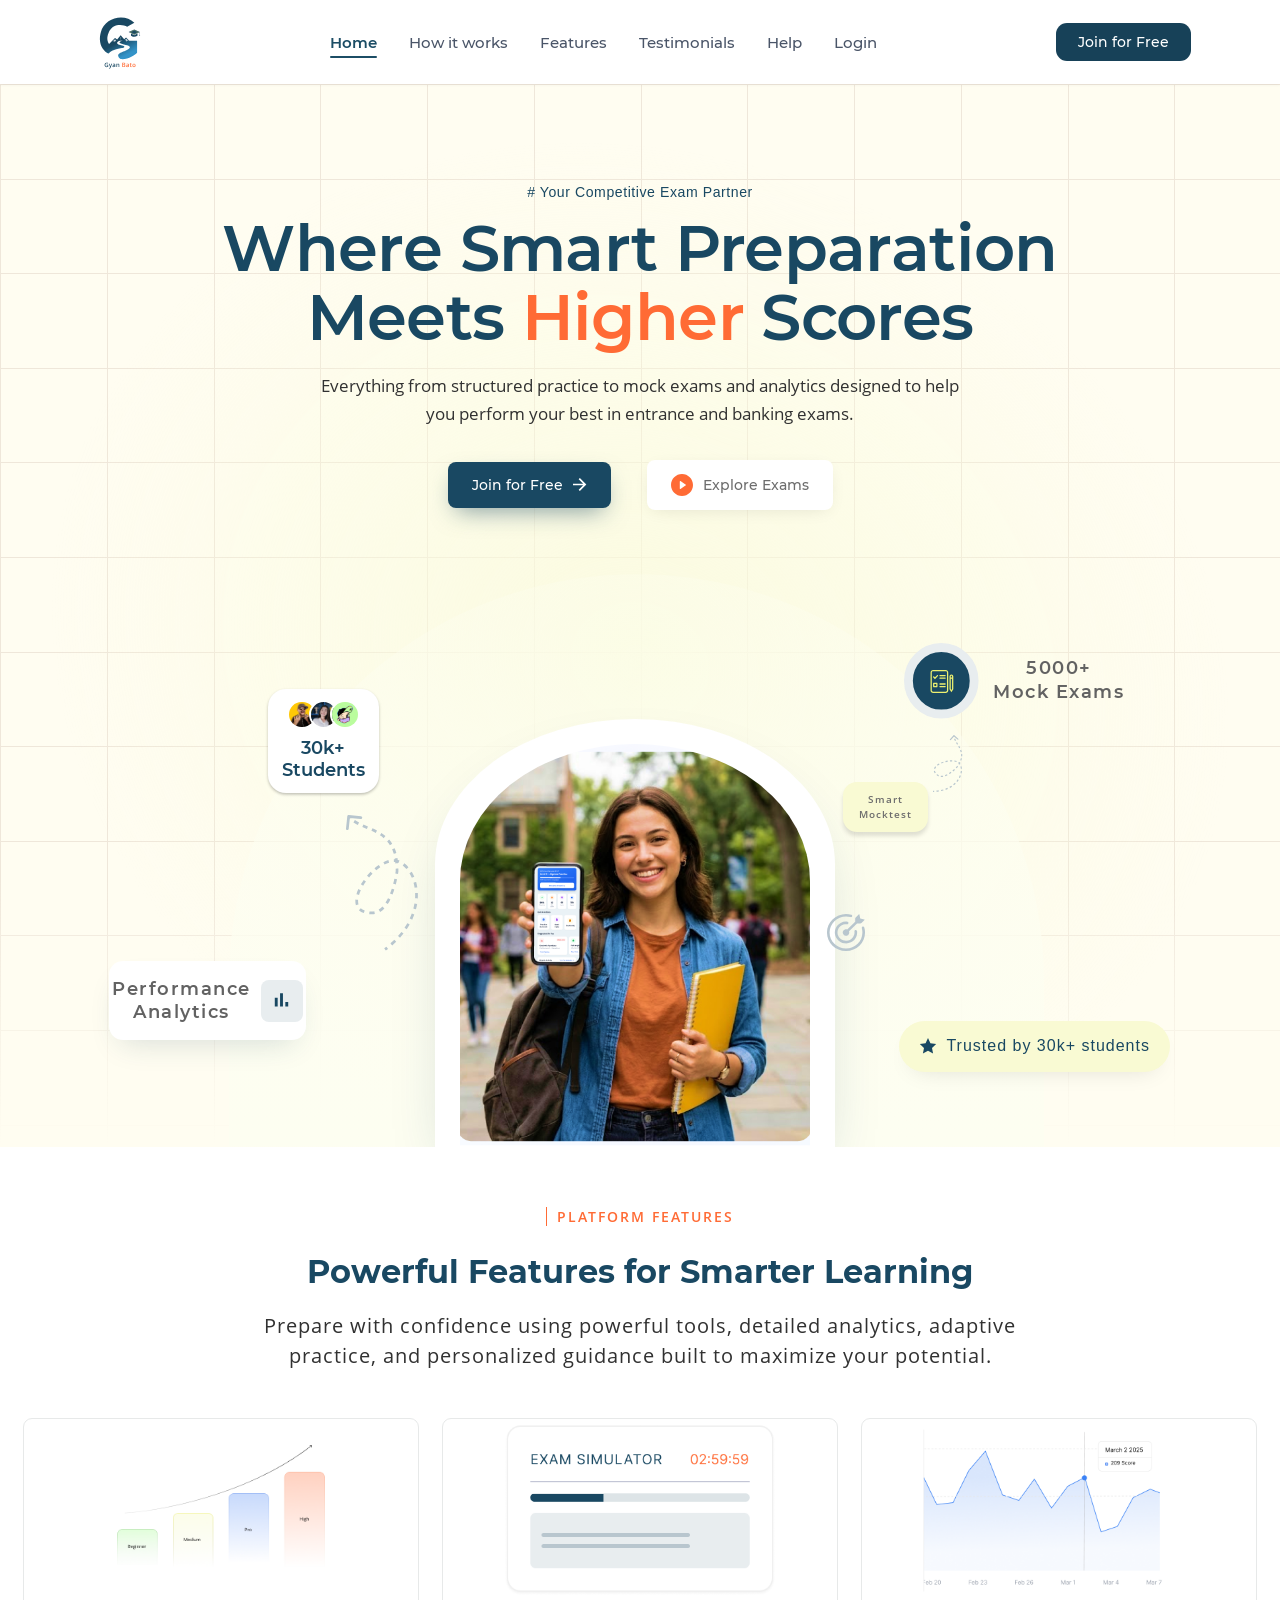
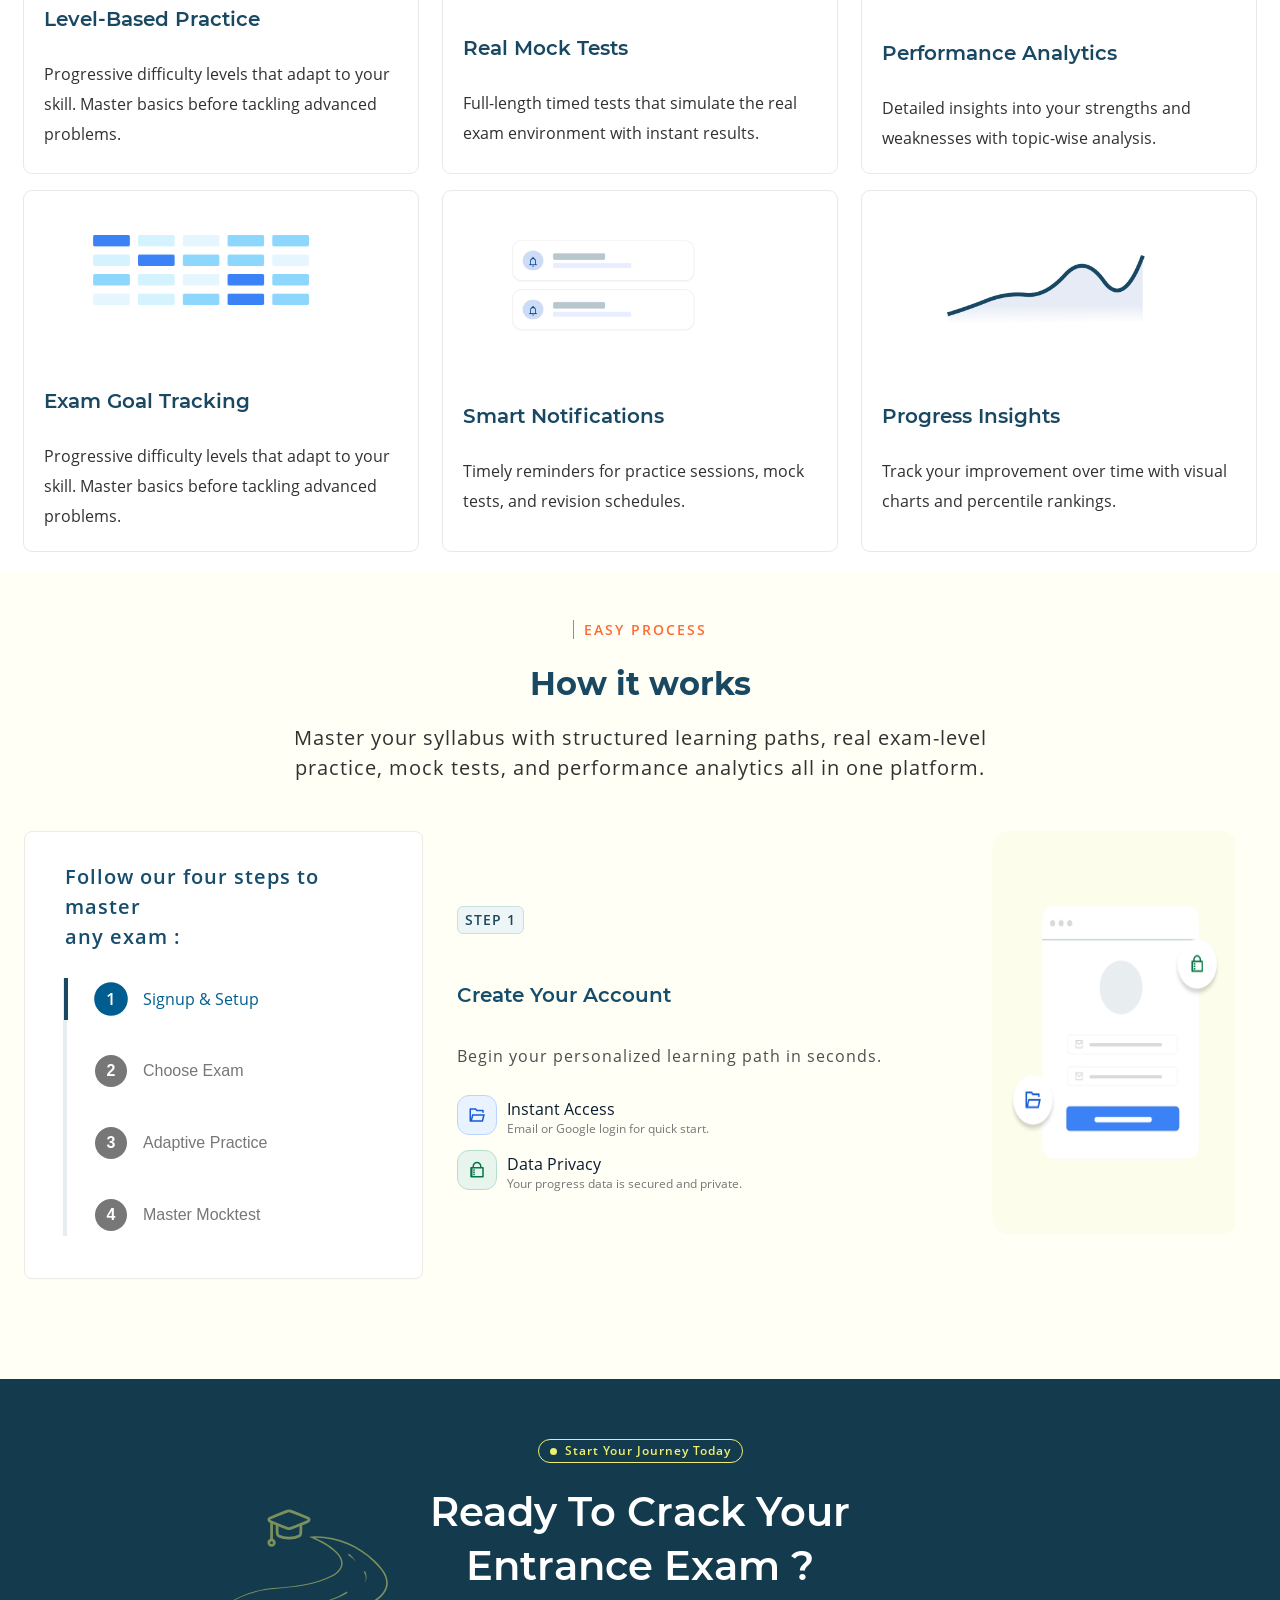
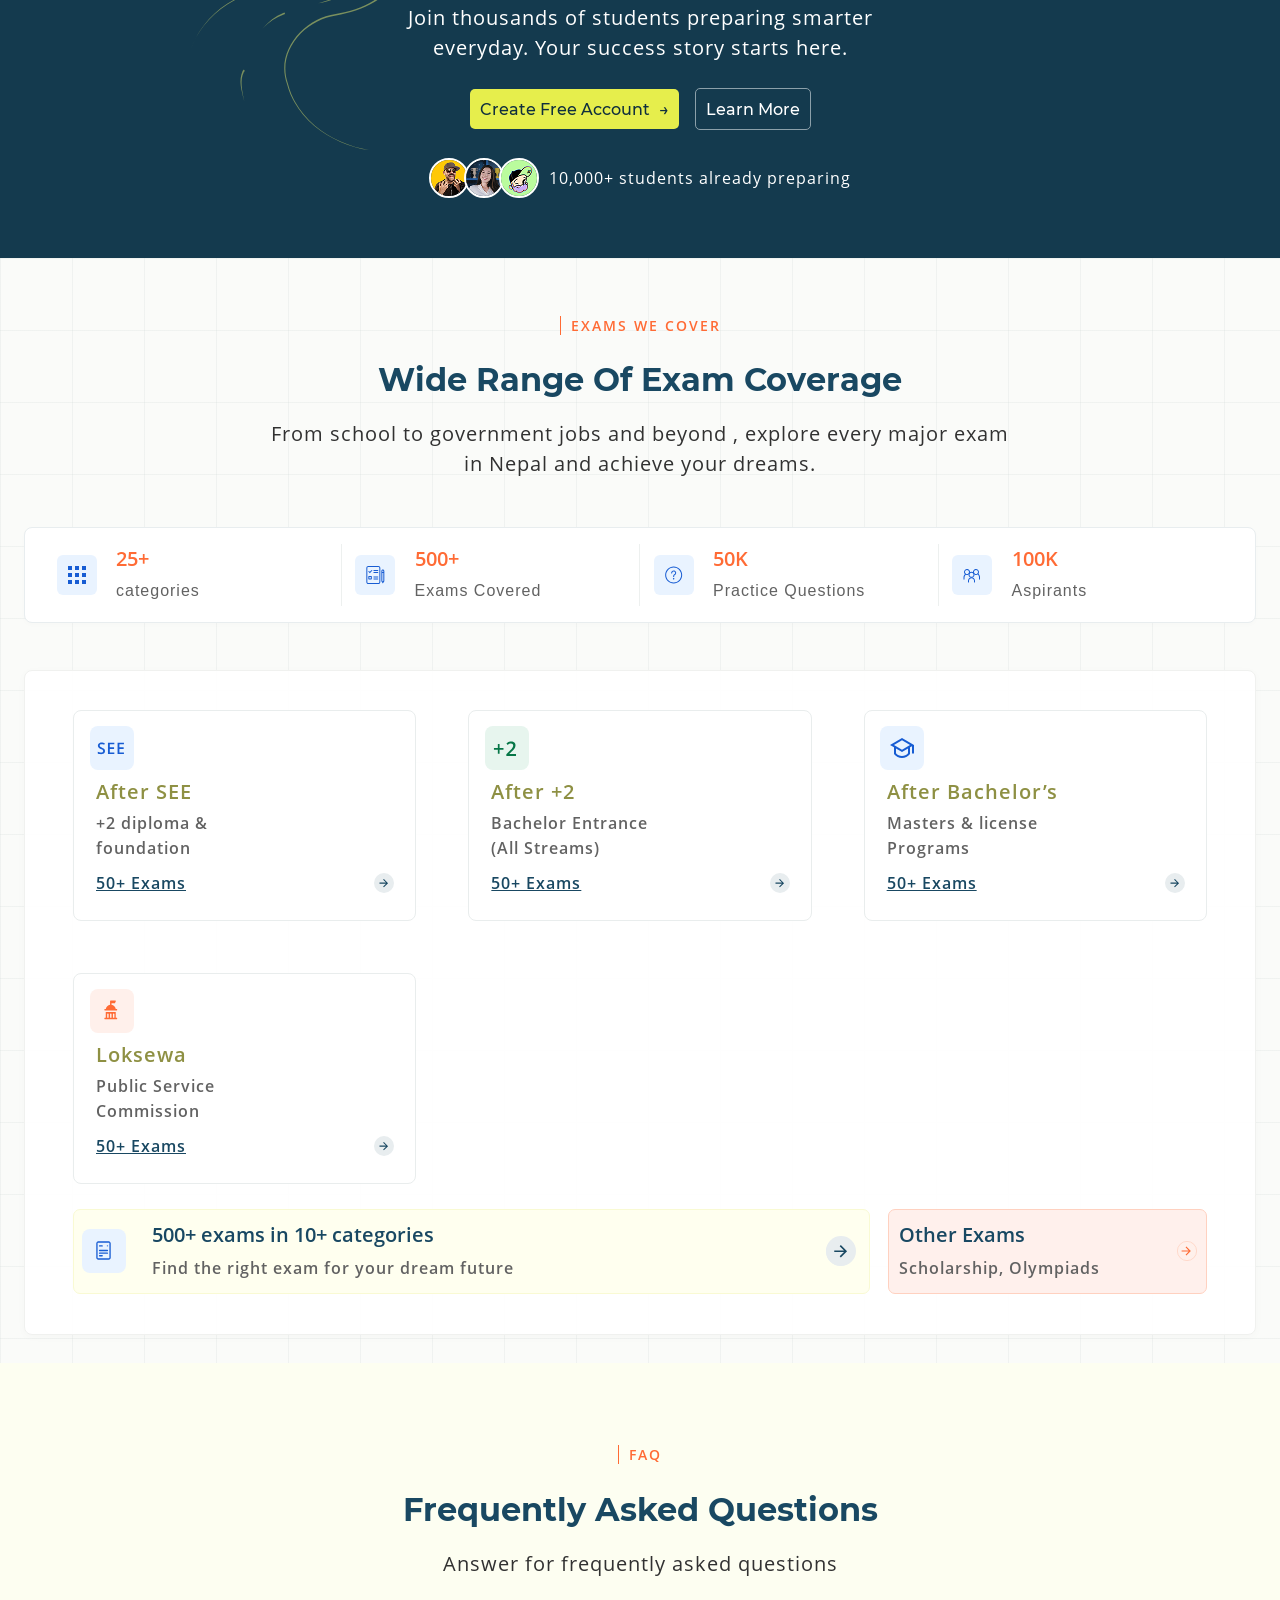
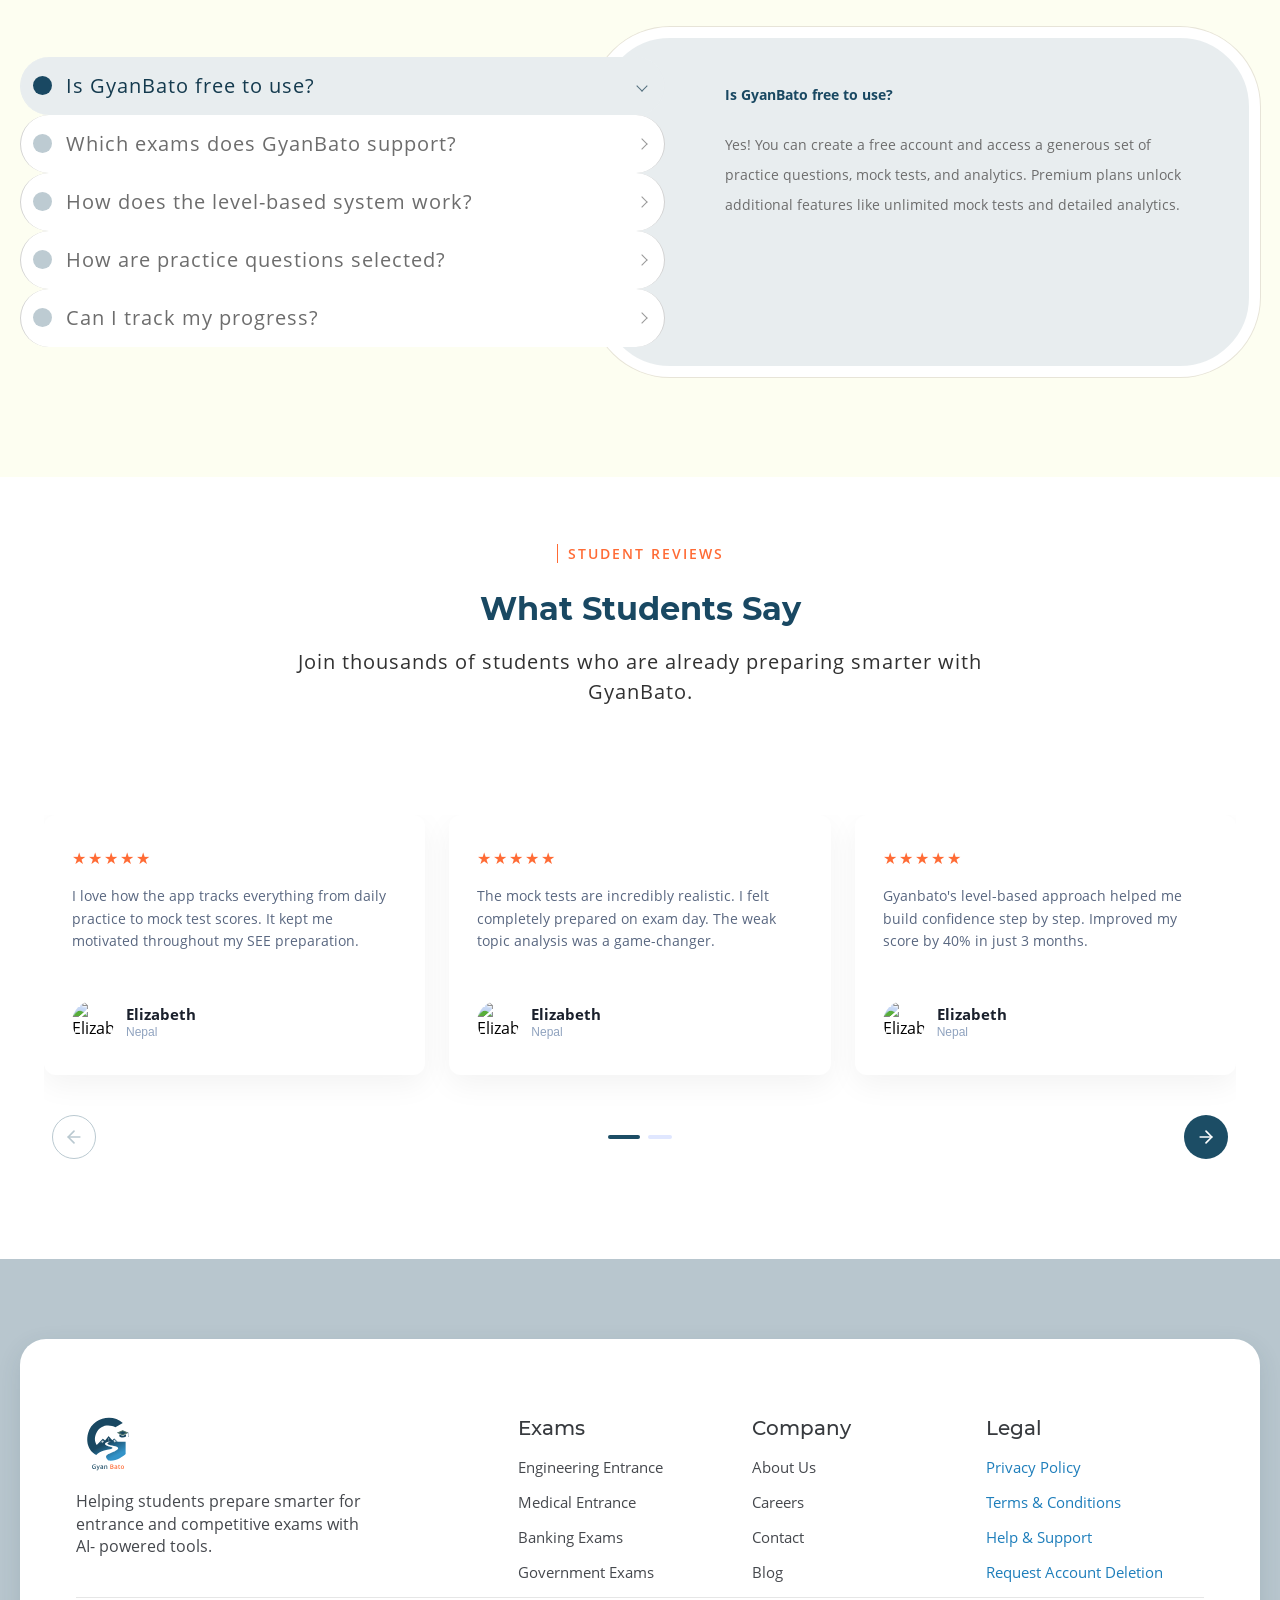
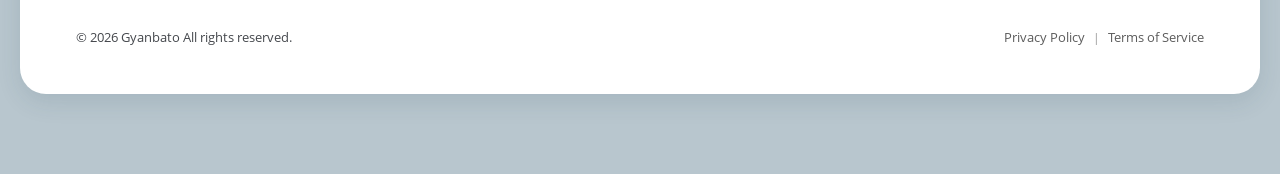
==== commit dea44462: "changes" ====
--- a/index.html
+++ b/index.html
@@ -13,8 +13,7 @@
 
     <link rel="stylesheet" href="style2.css?v=6">
 
-    <link rel="stylesheet" href="https://unpkg.com/aos@next/dist/aos.css" />
-
+  
     <!-- <link rel="stylesheet" href="style3.css?v=6"> -->
 
 </head>
@@ -41,7 +40,7 @@
                     <li><a href="/index.html#features" class="nav-link font-montserrat-500">Features</a></li>
                     <li><a href="/index.html#testimonials" class="nav-link font-montserrat-500">Testimonials</a></li>
                     <li><a href="/index.html#faq" class="nav-link font-montserrat-500">Help</a></li>
-                    <li><a href="#" class="nav-link font-montserrat-500">Login</a></li>
+                    <li><a href="/auth/Login.html" class="nav-link font-montserrat-500">Login</a></li>
                 </ul>
                 <div class="mobile-cta">
                     <a href="#" class="btn-join font-montserrat-500">Join for Free</a>
@@ -108,7 +107,7 @@
                 <img class="stage-glow" data-anim="scale-in" src="assets/icons/glow-dome.svg" alt="">
 
                 <!-- Center arch photo -->
-                <div class="stage-photo" data-aos="fade-down" data-aos-easing="linear" data-aos-duration="1500">
+                <div class="stage-photo" >
                     <div class="stage-photo__frame">
                         <img src="assets/images/hero-student.png"
                             alt="Smiling student holding a notebook and showing the exam-prep app on her phone">
@@ -121,8 +120,7 @@
                 <img class="decor decor--target" data-anim="fade-in" src="assets/icons/icon-target.svg" alt="">
 
                 <!-- Card: 30k+ Students -->
-                <div class="card card--students" data-aos="fade-right" data-aos-offset="300"
-                    data-aos-easing="ease-in-sine">
+                <div class="card card--students" >
                     <div class="avatars">
                         <img src="assets/images/avatar-1.png" alt="Student avatar">
                         <img src="assets/images/avatar-2.png" alt="Student avatar">
@@ -1278,19 +1276,19 @@
 
                     <ul class="footer-links footer-legal-links font-opensans-400">
                         <li>
-                            <a href="/Privacy.html">Privacy Policy</a>
+                            <a href="/legal/Privacy.html">Privacy Policy</a>
                         </li>
 
                         <li>
-                            <a href="/Terms.html">Terms &amp; Conditions</a>
+                            <a href="/legal/Terms.html">Terms &amp; Conditions</a>
                         </li>
 
                         <li>
-                            <a href="/HelpSupport.html">Help &amp; Support</a>
+                            <a href="/legal/HelpSupport.html">Help &amp; Support</a>
                         </li>
 
                         <li>
-                            <a href="/DeleteAccount.html">Request Account Deletion</a>
+                            <a href="/legal/DeleteAccount.html">Request Account Deletion</a>
                         </li>
                     </ul>
 
@@ -1331,12 +1329,9 @@
         </div>
 
     </footer>
-     <script>
-        AOS.init();
-    </script>
-
-    <script src="https://unpkg.com/aos@next/dist/aos.js"></script>
-   
+
+
+
     <script src="script.js"></script>
 
     <script src="https://cdn.jsdelivr.net/npm/swiper@11/swiper-bundle.min.js"></script>
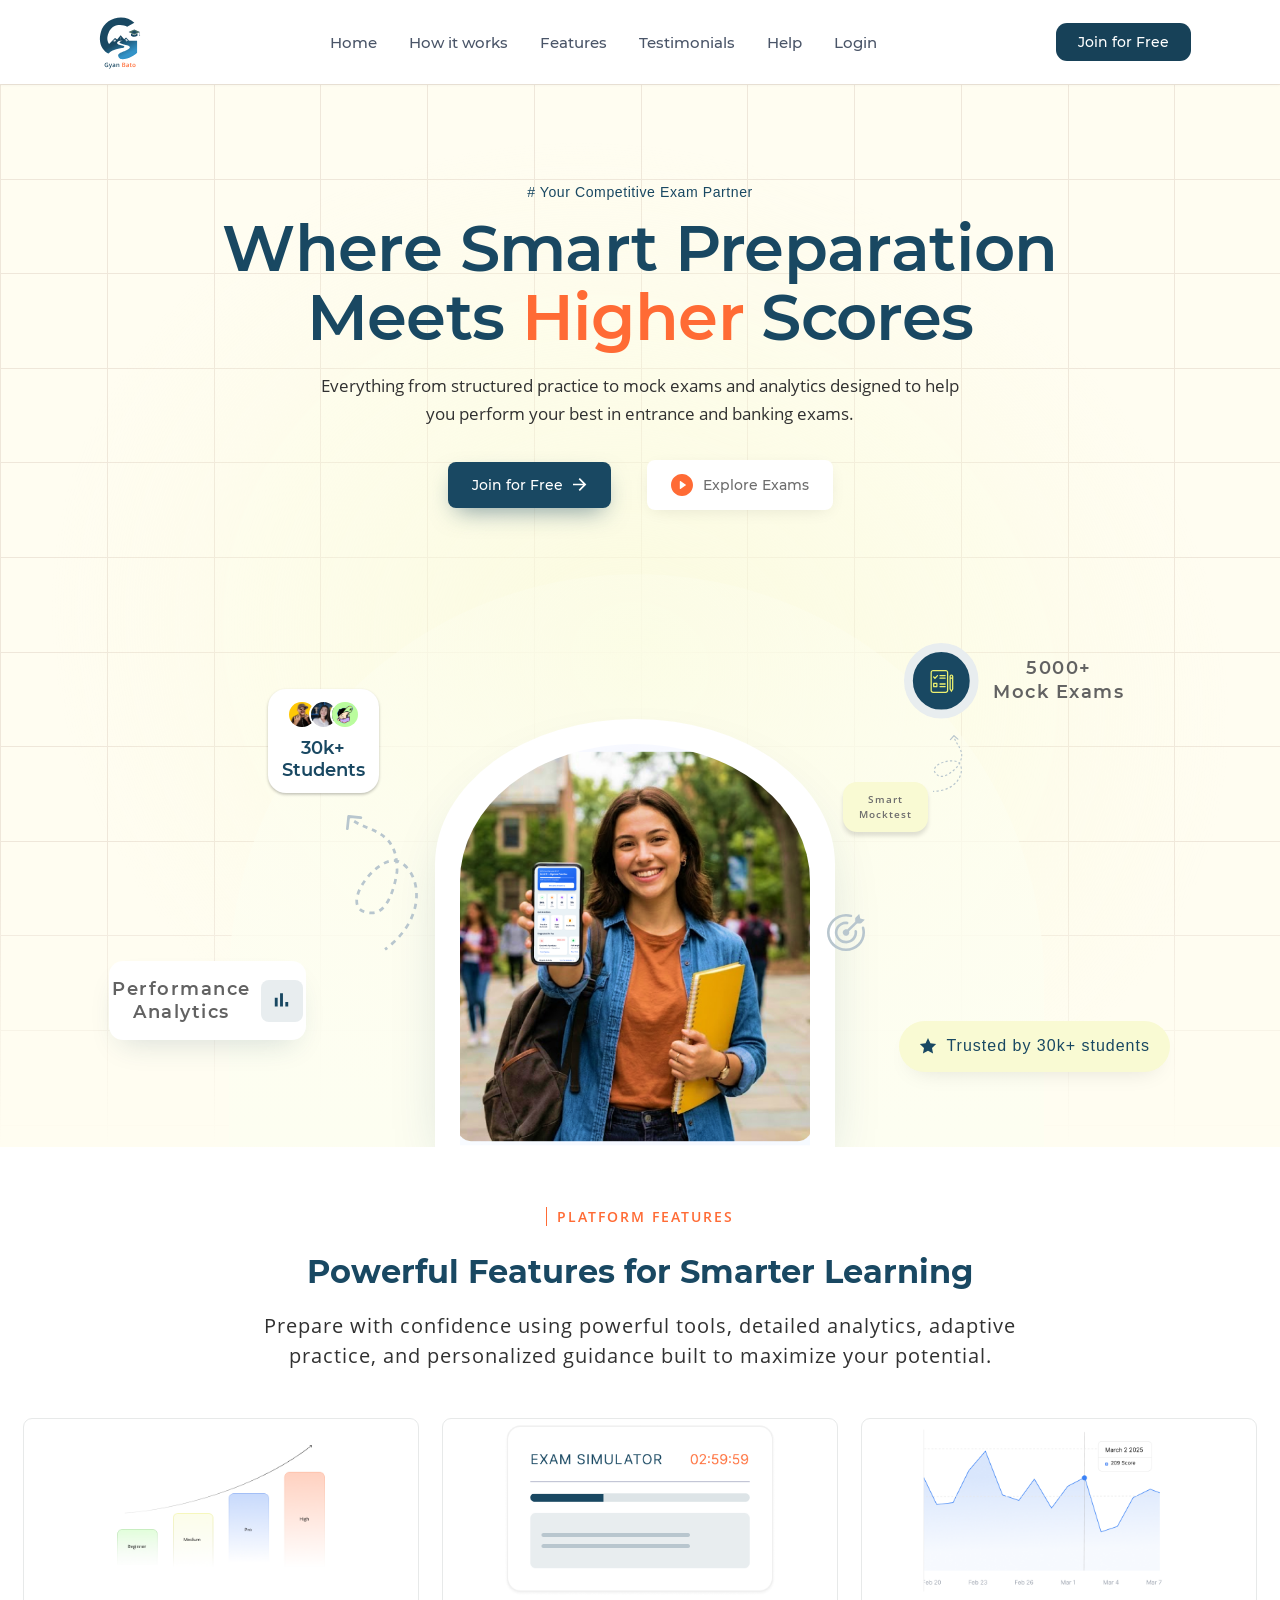
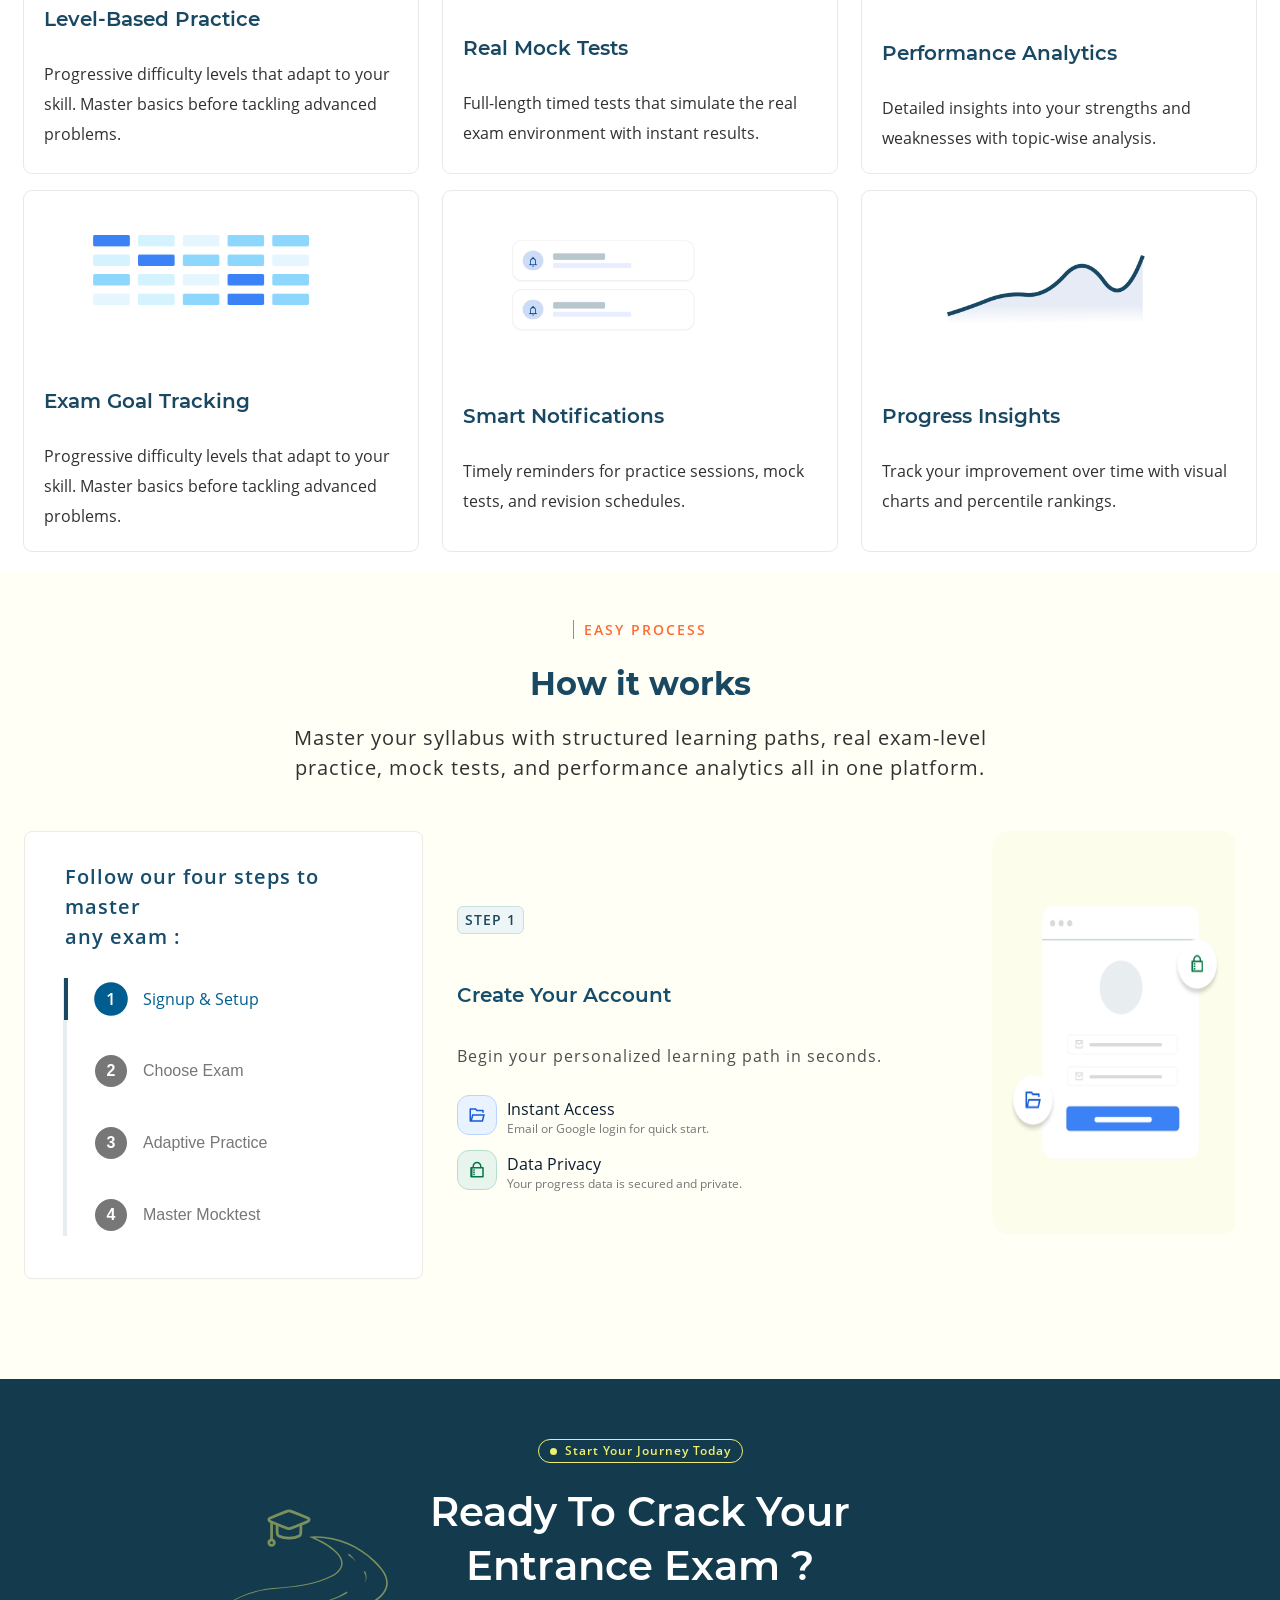
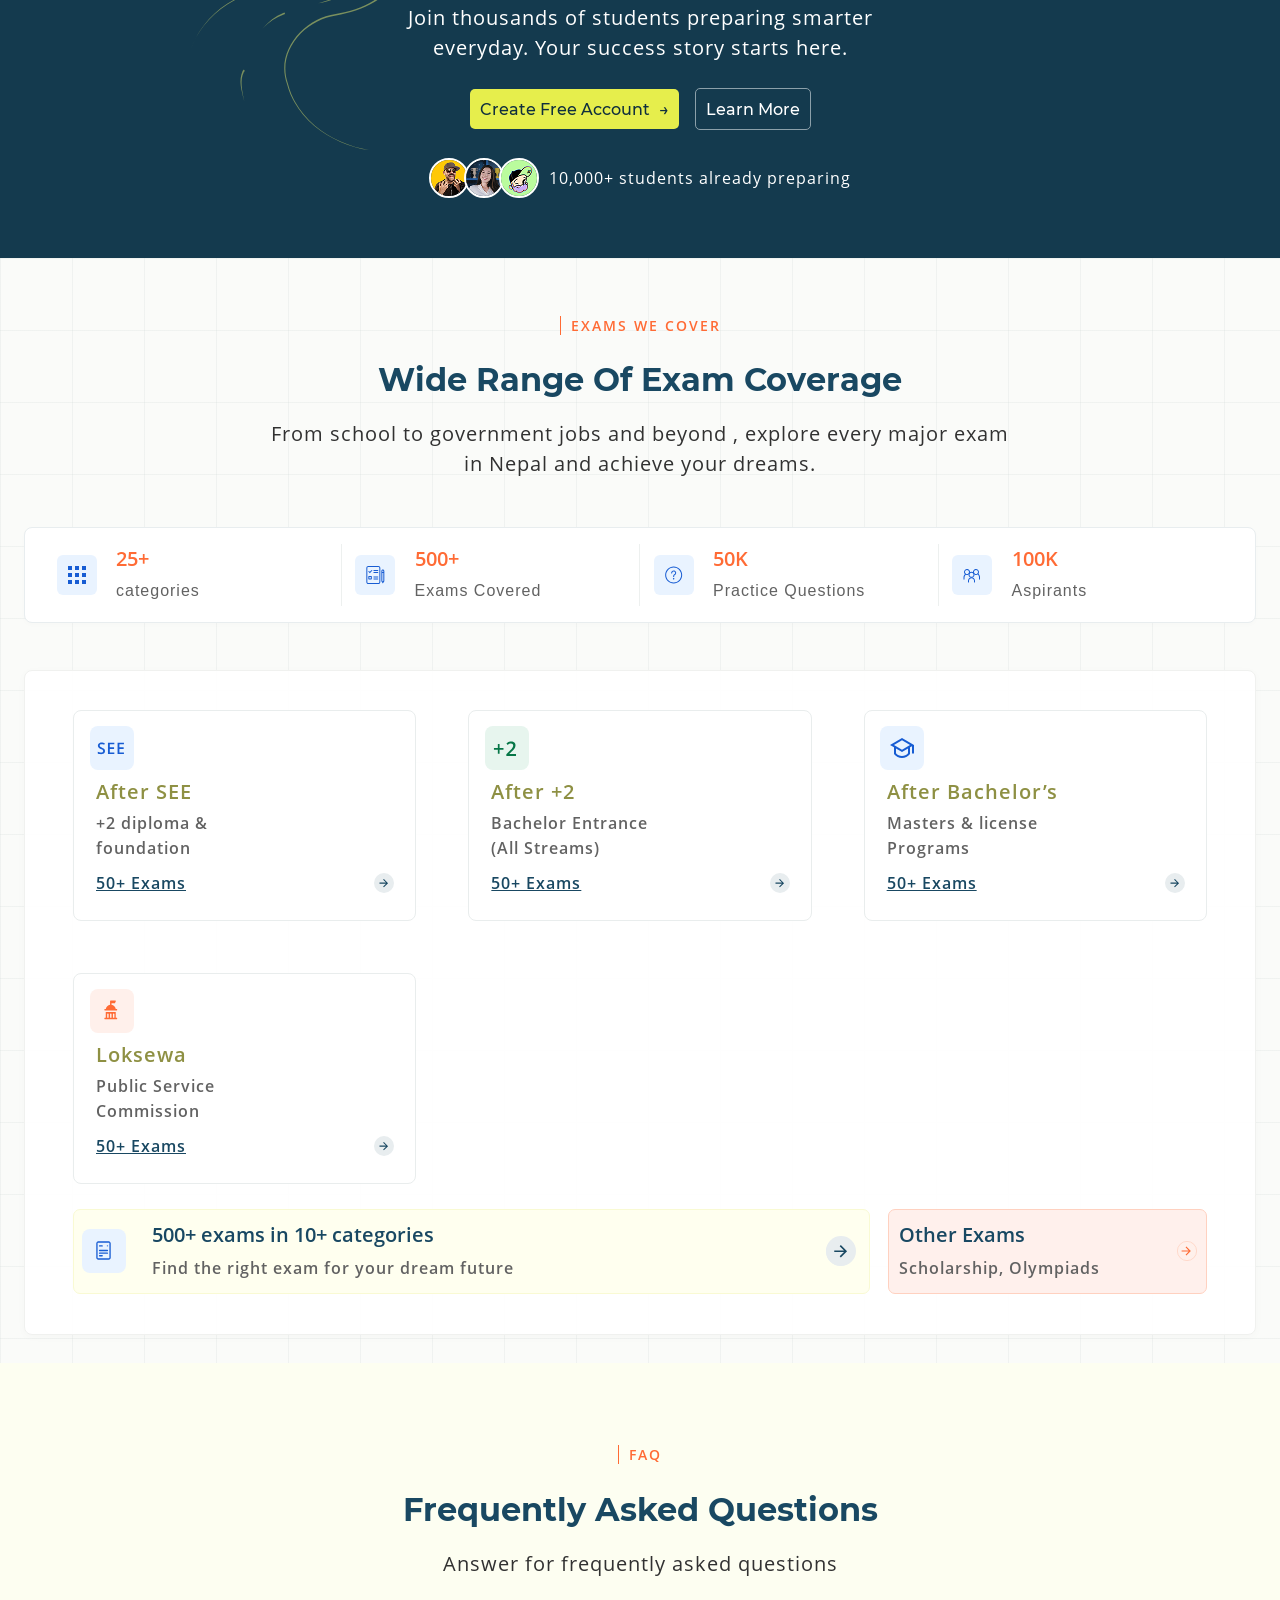
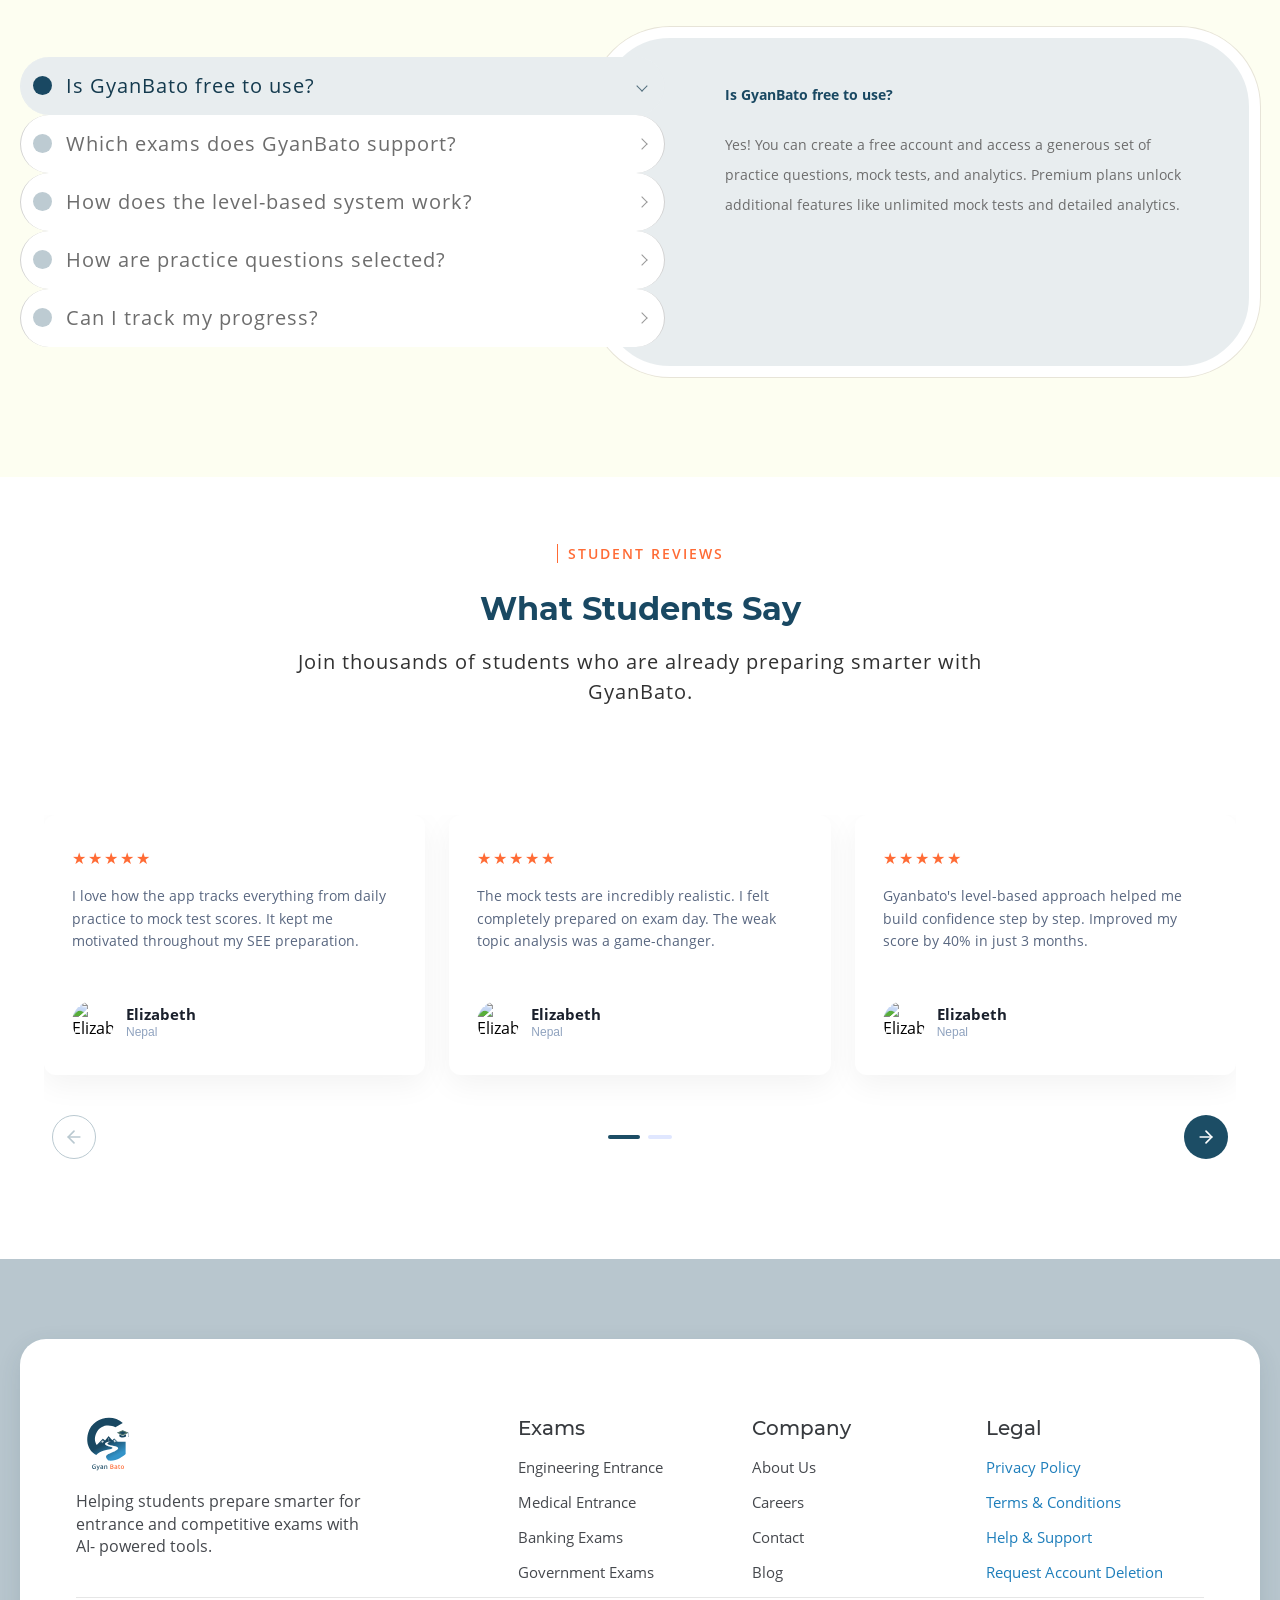
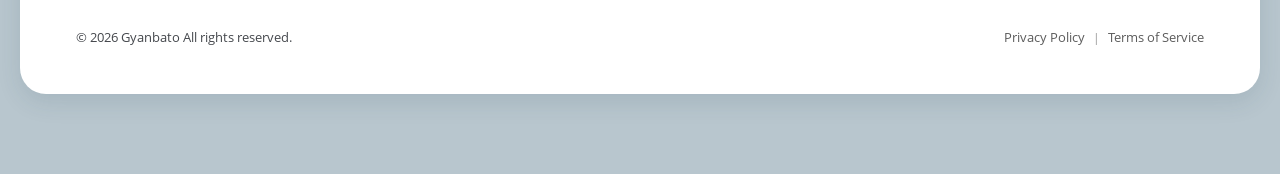
==== commit f2ecb66c: "changed footer links" ====
--- a/index.html
+++ b/index.html
@@ -1197,7 +1197,7 @@
                 <!-- Brand -->
                 <div class="footer-brand">
 
-                    <a href="#" class="footer-logo">
+                    <a href="/" class="footer-logo">
                         <img src="assets/nav_footer/gyan_logo.svg" alt="Gyanbato" class="footer-logo-image" />
                     </a>
 
@@ -1296,7 +1296,6 @@
 
             </div>
 
-
             <!-- Divider -->
             <div class="footer-divider"></div>
 
@@ -1310,7 +1309,7 @@
 
                 <div class="footer-bottom-links">
 
-                    <a href="/Privacy.html">
+                    <a href="/legal/Privacy.html">
                         Privacy Policy
                     </a>
 
@@ -1318,7 +1317,7 @@
                         |
                     </span>
 
-                    <a href="/Terms.html">
+                    <a href="/legal/Terms.html">
                         Terms of Service
                     </a>
 
--- a/style.css
+++ b/style.css
@@ -560,8 +560,8 @@
 
 /* Active Link Underline */
 .nav-link.active {
-  color: #1C4D65;
-  font-weight: 600;
+  /* color: #1C4D65; */
+  /* font-weight: 600; */
 }
 
 .logo img {
@@ -570,14 +570,14 @@
 }
 
 .nav-link.active::after {
-  content: "";
+  /* content: "";
   position: absolute;
   bottom: 0;
   left: 0;
   width: 100%;
   height: 2.5px;
   background-color: #1C4D65;
-  border-radius: 2px;
+  border-radius: 2px; */
 }
 
 /* CTA Button */
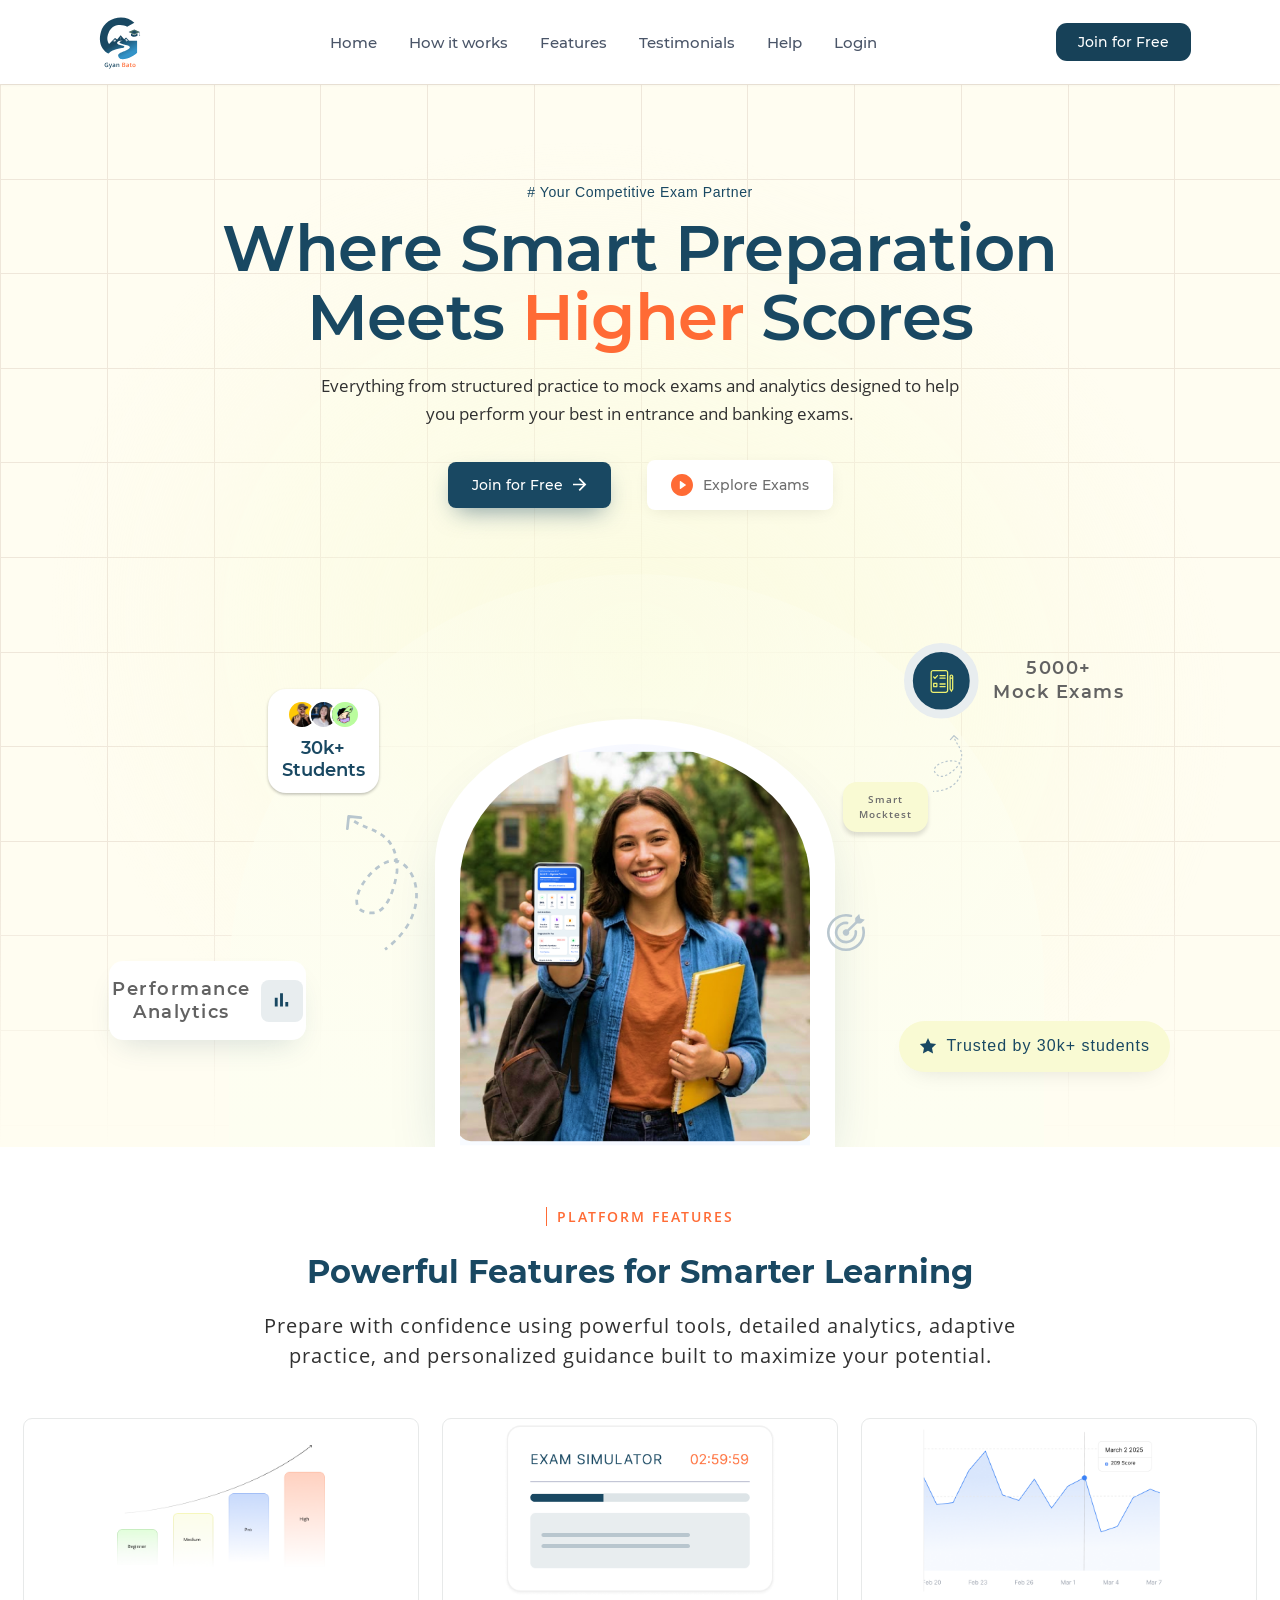
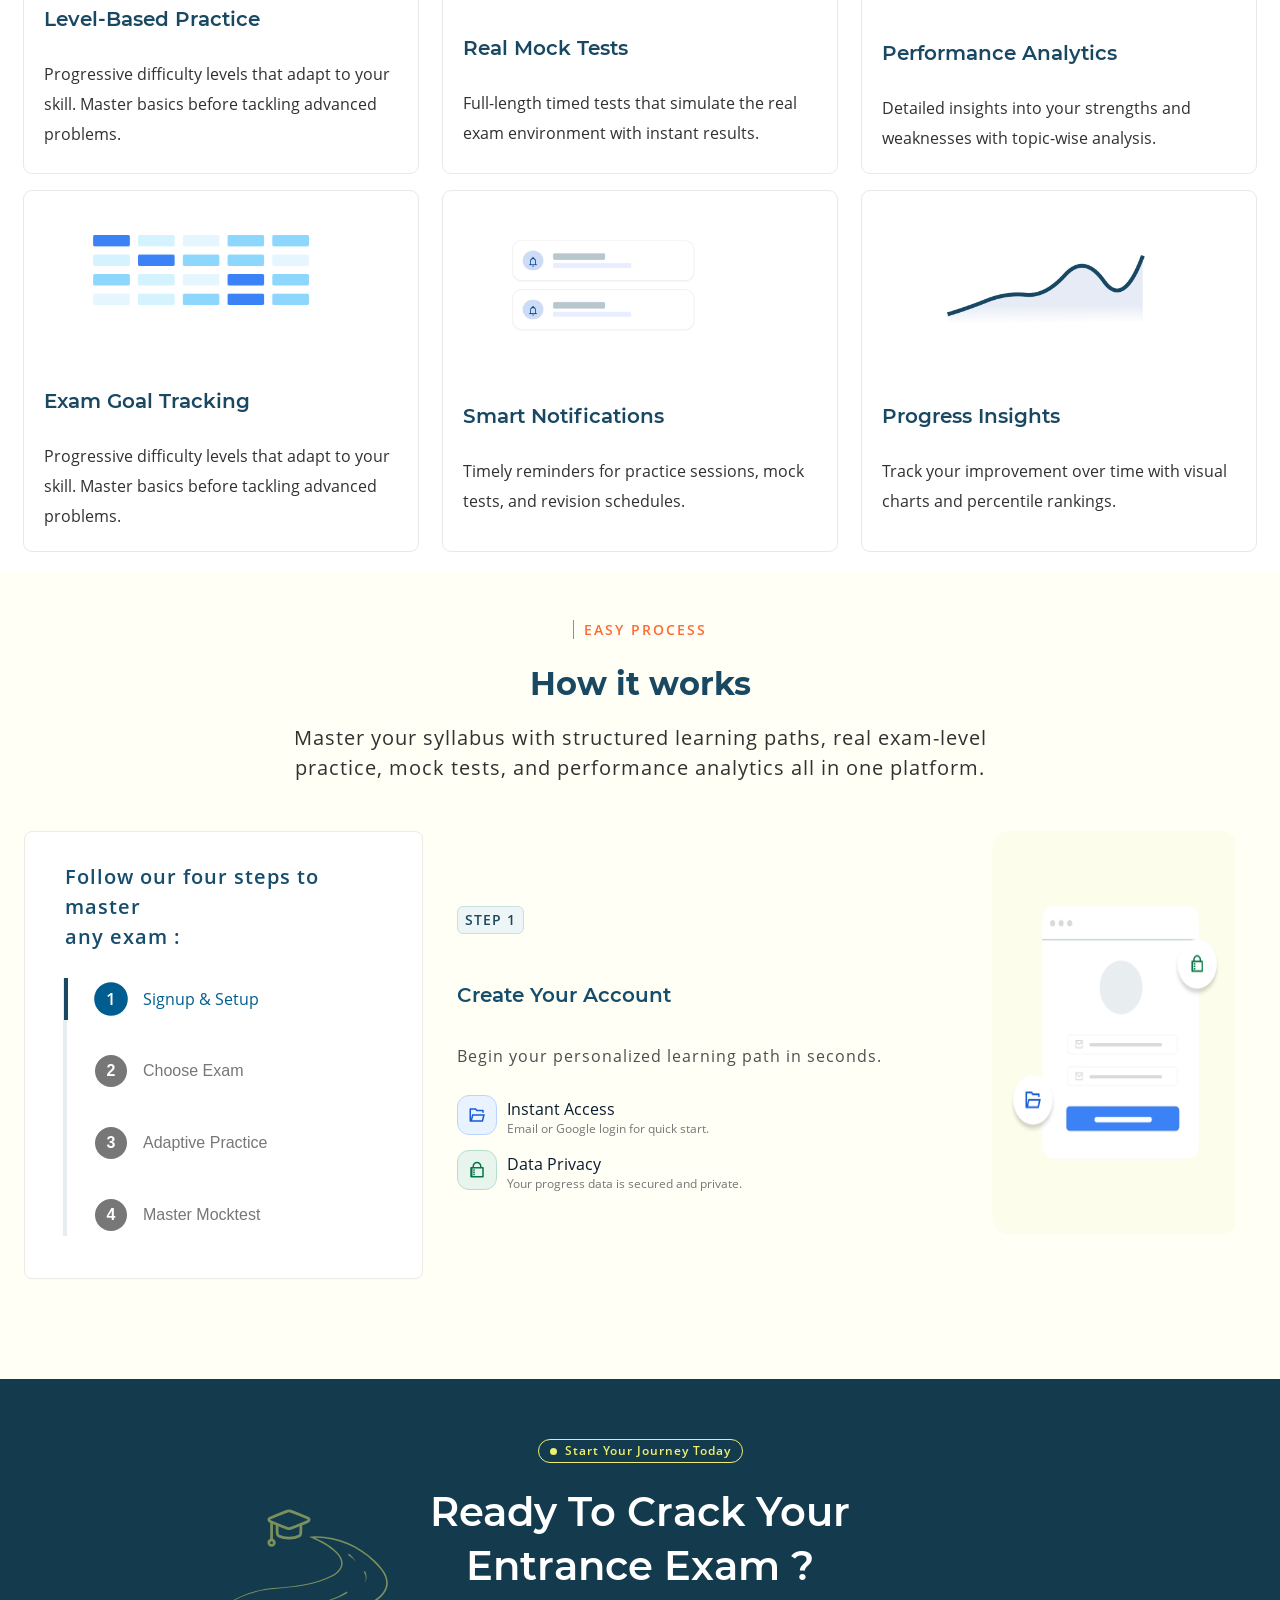
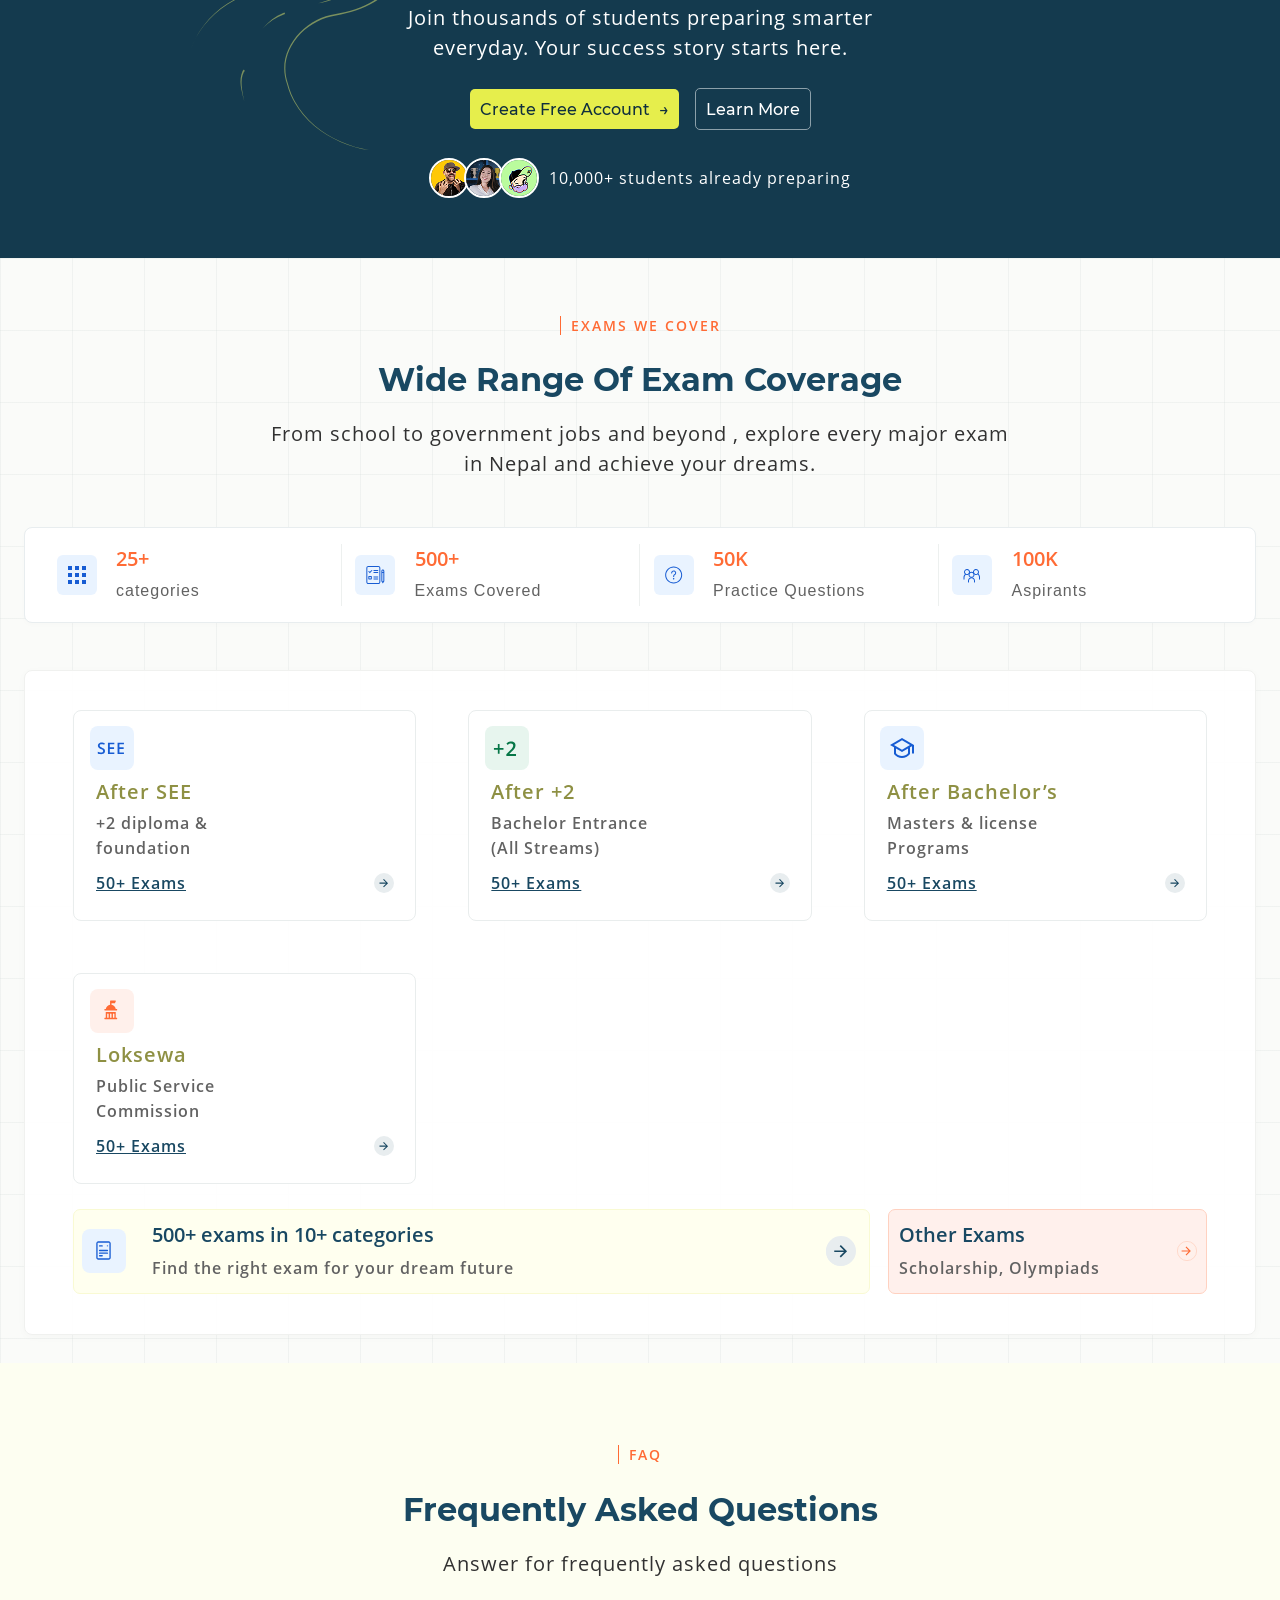
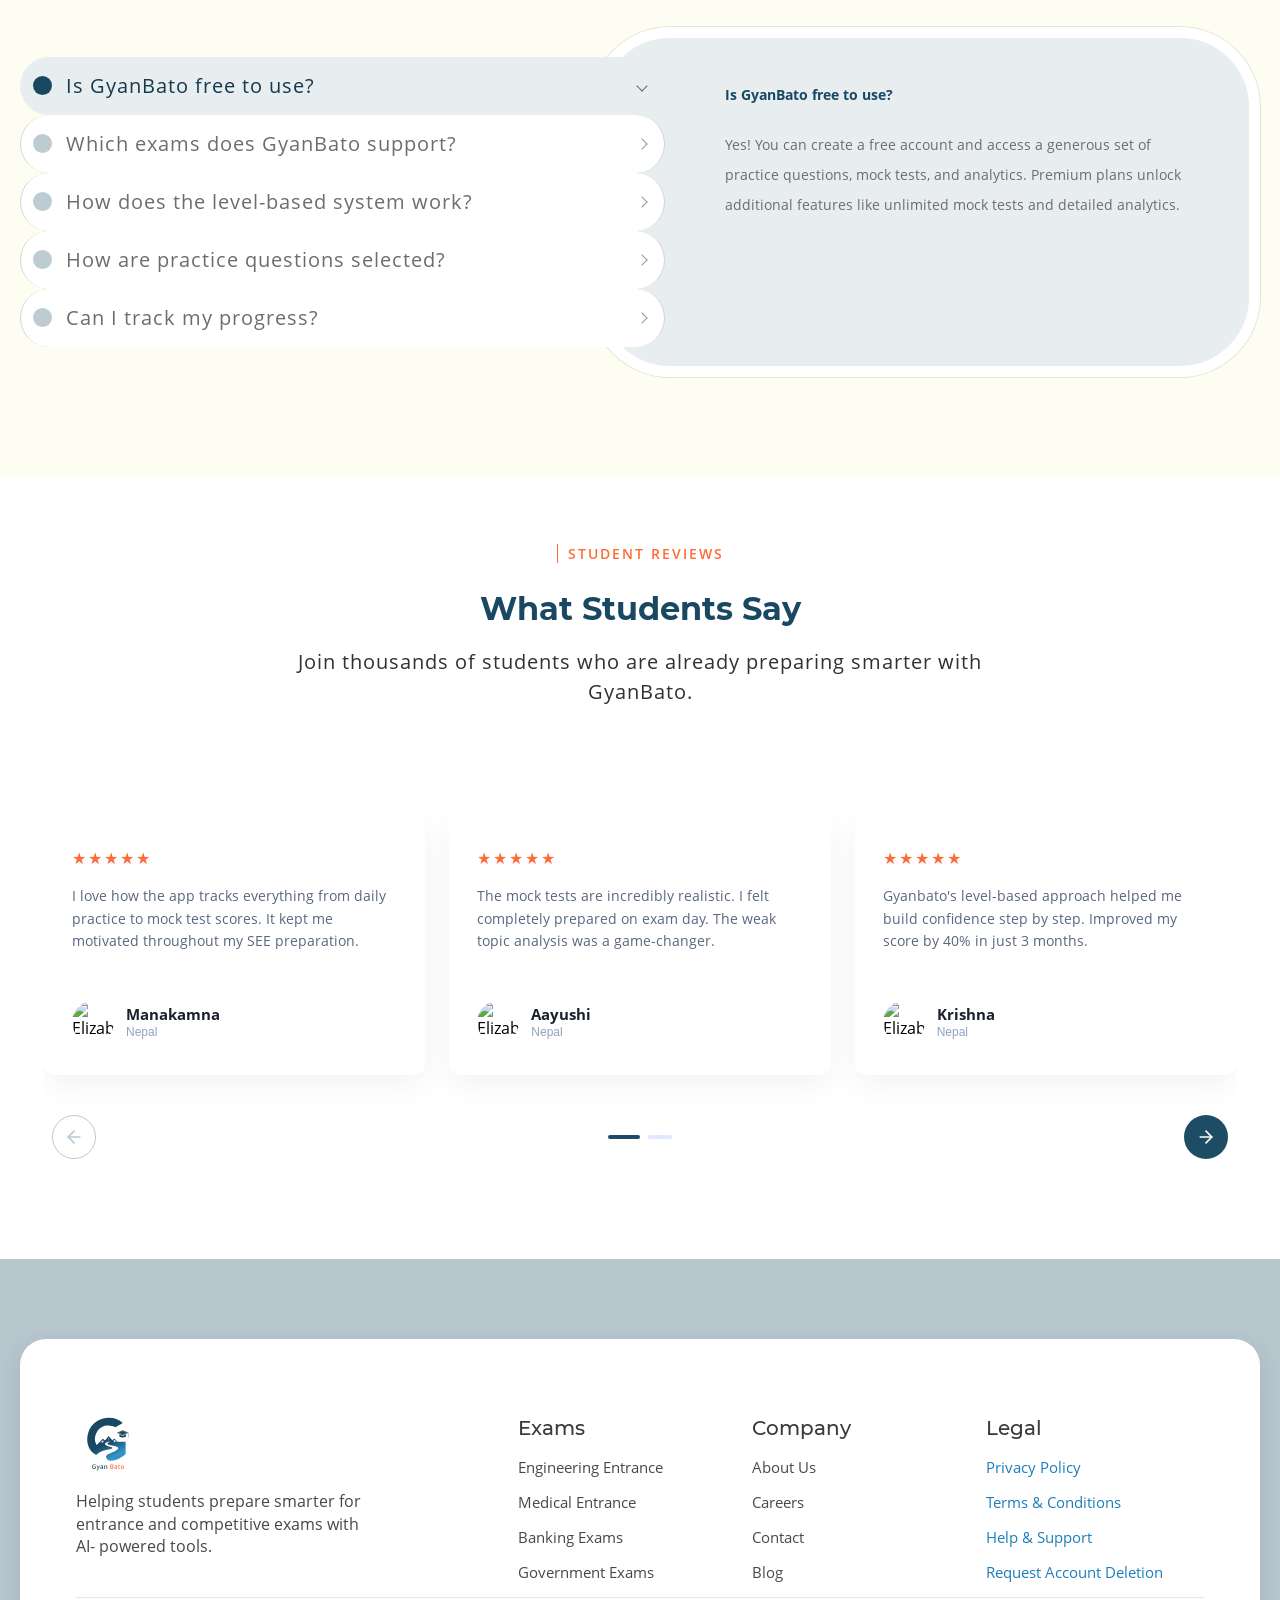
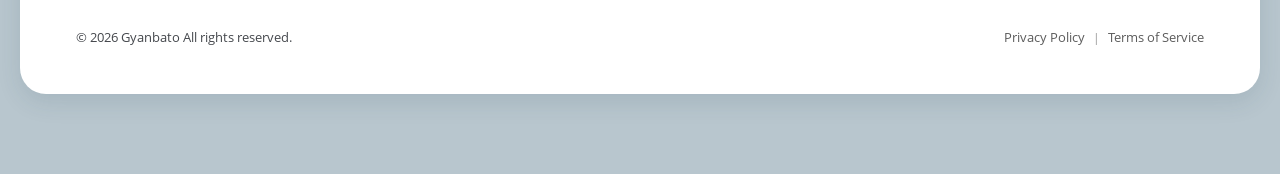
==== commit 3aac5ed3: "changes" ====
--- a/index.html
+++ b/index.html
@@ -24,7 +24,7 @@
         <div class="nav-container">
 
             <!-- Logo Section -->
-            <a href="/#" class="logo">
+            <a href="index.html" class="logo">
                 <img src="assets/nav_footer/gyan_logo.svg" alt="GyanBato Logo" class="logo-icon">
                 <!-- <div class="logo-text">
                     <span class="brand-name">Gyan</span>
@@ -35,21 +35,21 @@
             <!-- Navigation Links -->
             <nav class="nav-menu" id="nav-menu">
                 <ul class="nav-list">
-                    <li><a href="/#" class="nav-link active font-montserrat-500">Home</a></li>
-                    <li><a href="/index.html#process" class="nav-link font-montserrat-500">How it works</a></li>
-                    <li><a href="/index.html#features" class="nav-link font-montserrat-500">Features</a></li>
-                    <li><a href="/index.html#testimonials" class="nav-link font-montserrat-500">Testimonials</a></li>
-                    <li><a href="/index.html#faq" class="nav-link font-montserrat-500">Help</a></li>
-                    <li><a href="/auth/Login.html" class="nav-link font-montserrat-500">Login</a></li>
+                    <li><a href="index.html" class="nav-link active font-montserrat-500">Home</a></li>
+                    <li><a href="#process" class="nav-link font-montserrat-500">How it works</a></li>
+                    <li><a href="#features" class="nav-link font-montserrat-500">Features</a></li>
+                    <li><a href="#testimonials" class="nav-link font-montserrat-500">Testimonials</a></li>
+                    <li><a href="#faq" class="nav-link font-montserrat-500">Help</a></li>
+                    <li><a href="auth/Login.html" class="nav-link font-montserrat-500">Login</a></li>
                 </ul>
                 <div class="mobile-cta">
-                    <a href="#" class="btn-join font-montserrat-500">Join for Free</a>
+                    <a href="auth/Login.html" class="btn-join font-montserrat-500">Join for Free</a>
                 </div>
             </nav>
 
             <!-- CTA Button (Desktop) -->
             <div class="desktop-cta">
-                <a href="#" class="btn-join font-montserrat-500">Join for Free</a>
+                <a href="auth/Login.html" class="btn-join font-montserrat-500">Join for Free</a>
             </div>
 
             <!-- Hamburger Menu Toggle Icon -->
@@ -89,11 +89,11 @@
                 </p>
 
                 <div class="hero-cta" data-anim="fade-up">
-                    <a href="#" class="btn btn--primary font-montserrat-500">
+                    <a href="auth/Login.html" class="btn btn--primary font-montserrat-500">
                         Join for Free
                         <img src="assets/icons/icon-arrow.svg" alt="" class="btn__arrow">
                     </a>
-                    <a href="#" class="btn btn--secondary font-montserrat-500">
+                    <a href="#exam" class="btn btn--secondary font-montserrat-500">
                         <img src="assets/icons/icon-play.svg" alt="" class="btn__play">
                         Explore Exams
                     </a>
@@ -726,7 +726,7 @@
     </section>
 
     <!-- Exam -->
-    <section class="exam-section">
+    <section class="exam-section" id="exam">
         <div class="exam-container">
 
             <!-- Header -->
@@ -749,7 +749,7 @@
 
                 <div class="exam-stat">
                     <div class="exam-stat-icon">
-                        <img src="/assets/exam_media/categories.svg" alt="Categories">
+                        <img src="./assets/exam_media/categories.svg" alt="Categories">
                     </div>
 
                     <div class="exam-stat-content">
@@ -759,7 +759,7 @@
                 </div>
 
                 <div class="exam-stat">
-                    <div class="exam-stat-icon"><img src="/assets/exam_media/covered.svg" alt="Categories"></div>
+                    <div class="exam-stat-icon"><img src="./assets/exam_media/covered.svg" alt="Categories"></div>
 
                     <div class="exam-stat-content">
                         <span class="exam-stat-number font-opensans-600">500+</span>
@@ -768,7 +768,7 @@
                 </div>
 
                 <div class="exam-stat">
-                    <div class="exam-stat-icon"><img src="/assets/exam_media/questions.svg" alt="Categories"></div>
+                    <div class="exam-stat-icon"><img src="./assets/exam_media/questions.svg" alt="Categories"></div>
 
                     <div class="exam-stat-content">
                         <span class="exam-stat-number font-opensans-600">50K</span>
@@ -777,7 +777,7 @@
                 </div>
 
                 <div class="exam-stat">
-                    <div class="exam-stat-icon"><img src="/assets/exam_media/aspirants.svg" alt="Categories"></div>
+                    <div class="exam-stat-icon"><img src="./assets/exam_media/aspirants.svg" alt="Categories"></div>
 
                     <div class="exam-stat-content">
                         <span class="exam-stat-number font-opensans-600">100K</span>
@@ -796,7 +796,7 @@
                     <!-- SEE -->
                     <article class="exam-card">
                         <div class="exam-card-icon exam-card-icon-blue">
-                            <img src="/assets/exam_media/SEE.svg" alt="Categories">
+                            <img src="./assets/exam_media/SEE.svg" alt="Categories">
                         </div>
 
                         <h3 class="exam-card-title font-opensans-600">
@@ -810,7 +810,7 @@
 
                         <a href="#" class="exam-card-link font-opensans-600">
                             <span>50+ Exams</span>
-                            <span class="exam-card-arrow"><img src="/assets/exam_media/right_arrow.svg" alt="Categories"
+                            <span class="exam-card-arrow"><img src="../assets/exam_media/right_arrow.svg" alt="Categories"
                                     style="width: 20px; height: 20px;"></span>
                         </a>
                     </article>
@@ -819,7 +819,7 @@
                     <!-- +2 -->
                     <article class="exam-card">
                         <div class="exam-card-icon exam-card-icon-green">
-                            <img src="/assets/exam_media/plus2.svg" alt="Categories">
+                            <img src="./assets/exam_media/plus2.svg" alt="Categories">
                         </div>
 
                         <h3 class="exam-card-title font-opensans-600">
@@ -833,7 +833,7 @@
 
                         <a href="#" class="exam-card-link font-opensans-600">
                             <span>50+ Exams</span>
-                            <span class="exam-card-arrow"><img src="/assets/exam_media/right_arrow.svg" alt="Categories"
+                            <span class="exam-card-arrow"><img src="./assets/exam_media/right_arrow.svg" alt="Categories"
                                     style="width: 20px; height: 20px;"></span>
                         </a>
                     </article>
@@ -842,7 +842,7 @@
                     <!-- Bachelor's -->
                     <article class="exam-card">
                         <div class="exam-card-icon exam-card-icon-blue">
-                            <img src="/assets/exam_media/program.svg" alt="Categories">
+                            <img src="./assets/exam_media/program.svg" alt="Categories">
                         </div>
 
                         <h3 class="exam-card-title font-opensans-600">
@@ -856,7 +856,7 @@
 
                         <a href="#" class="exam-card-link font-opensans-600">
                             <span>50+ Exams</span>
-                            <span class="exam-card-arrow"><img src="/assets/exam_media/right_arrow.svg" alt="Categories"
+                            <span class="exam-card-arrow"><img src="./assets/exam_media/right_arrow.svg" alt="Categories"
                                     style="width: 20px; height: 20px;"></span>
                         </a>
                     </article>
@@ -865,7 +865,7 @@
                     <!-- Loksewa -->
                     <article class="exam-card">
                         <div class="exam-card-icon exam-card-icon-orange">
-                            <img src="/assets/exam_media/service.svg" alt="Categories">
+                            <img src="./assets/exam_media/service.svg" alt="Categories">
                         </div>
 
                         <h3 class="exam-card-title font-opensans-600">
@@ -879,7 +879,7 @@
 
                         <a href="#" class="exam-card-link font-opensans-600">
                             <span>50+ Exams</span>
-                            <span class="exam-card-arrow"><img src="/assets/exam_media/right_arrow.svg" alt="Categories"
+                            <span class="exam-card-arrow"><img src="./assets/exam_media/right_arrow.svg" alt="Categories"
                                     style="width: 20px; height: 20px;"></span>
                         </a>
                     </article>
@@ -892,7 +892,7 @@
 
                     <a href="#" class="exam-feature-card">
                         <div class="exam-feature-icon">
-                            <img src="/assets/exam_media/note.svg" alt="Categories">
+                            <img src="./assets/exam_media/note.svg" alt="Categories">
                         </div>
 
                         <div class="exam-feature-content font-opensans-600">
@@ -900,7 +900,7 @@
                             <span>Find the right exam for your dream future</span>
                         </div>
 
-                        <span class="exam-feature-arrow"><img src="/assets/exam_media/right_arrow.svg" alt="Categories"
+                        <span class="exam-feature-arrow"><img src="./assets/exam_media/right_arrow.svg" alt="Categories"
                                 style="width: 30px; height: 30px;"></span>
                     </a>
 
@@ -911,7 +911,7 @@
                             <span>Scholarship, Olympiads</span>
                         </div>
 
-                        <span class="exam-other-arrow"><img src="/assets/exam_media/other_right_arrow.svg"
+                        <span class="exam-other-arrow"><img src="./assets/exam_media/other_right_arrow.svg"
                                 alt="Categories" style="width: 20px; height: 20px;"></span>
                     </a>
 
@@ -1096,7 +1096,7 @@
                                 <img src="https://images.unsplash.com/photo-1534528741775-53994a69daeb?auto=format&fit=crop&w=120&q=80"
                                     alt="Elizabeth" class="avatar" />
                                 <div class="author-info">
-                                    <h4 class="name">Elizabeth</h4>
+                                    <h4 class="name">Manakamna</h4>
                                     <span class="location">Nepal</span>
                                 </div>
                             </div>
@@ -1113,7 +1113,7 @@
                                 <img src="https://images.unsplash.com/photo-1494790108377-be9c29b29330?auto=format&fit=crop&w=120&q=80"
                                     alt="Elizabeth" class="avatar" />
                                 <div class="author-info">
-                                    <h4 class="name">Elizabeth</h4>
+                                    <h4 class="name">Aayushi</h4>
                                     <span class="location">Nepal</span>
                                 </div>
                             </div>
@@ -1130,7 +1130,7 @@
                                 <img src="https://images.unsplash.com/photo-1517841905240-472988babdf9?auto=format&fit=crop&w=120&q=80"
                                     alt="Elizabeth" class="avatar" />
                                 <div class="author-info">
-                                    <h4 class="name">Elizabeth</h4>
+                                    <h4 class="name">Krishna</h4>
                                     <span class="location">Nepal</span>
                                 </div>
                             </div>
@@ -1147,7 +1147,7 @@
                                 <img src="https://images.unsplash.com/photo-1438761681033-6461ffad8d80?auto=format&fit=crop&w=120&q=80"
                                     alt="Elizabeth" class="avatar" />
                                 <div class="author-info">
-                                    <h4 class="name">Elizabeth</h4>
+                                    <h4 class="name">Binisha</h4>
                                     <span class="location">Nepal</span>
                                 </div>
                             </div>
@@ -1276,19 +1276,19 @@
 
                     <ul class="footer-links footer-legal-links font-opensans-400">
                         <li>
-                            <a href="/legal/Privacy.html">Privacy Policy</a>
+                            <a href="./legal/Privacy.html">Privacy Policy</a>
                         </li>
 
                         <li>
-                            <a href="/legal/Terms.html">Terms &amp; Conditions</a>
+                            <a href="./legal/Terms.html">Terms &amp; Conditions</a>
                         </li>
 
                         <li>
-                            <a href="/legal/HelpSupport.html">Help &amp; Support</a>
+                            <a href="./legal/HelpSupport.html">Help &amp; Support</a>
                         </li>
 
                         <li>
-                            <a href="/legal/DeleteAccount.html">Request Account Deletion</a>
+                            <a href="./legal/DeleteAccount.html">Request Account Deletion</a>
                         </li>
                     </ul>
 
@@ -1309,7 +1309,7 @@
 
                 <div class="footer-bottom-links">
 
-                    <a href="/legal/Privacy.html">
+                    <a href="./legal/Privacy.html">
                         Privacy Policy
                     </a>
 
@@ -1317,7 +1317,7 @@
                         |
                     </span>
 
-                    <a href="/legal/Terms.html">
+                    <a href="./legal/Terms.html">
                         Terms of Service
                     </a>
 
